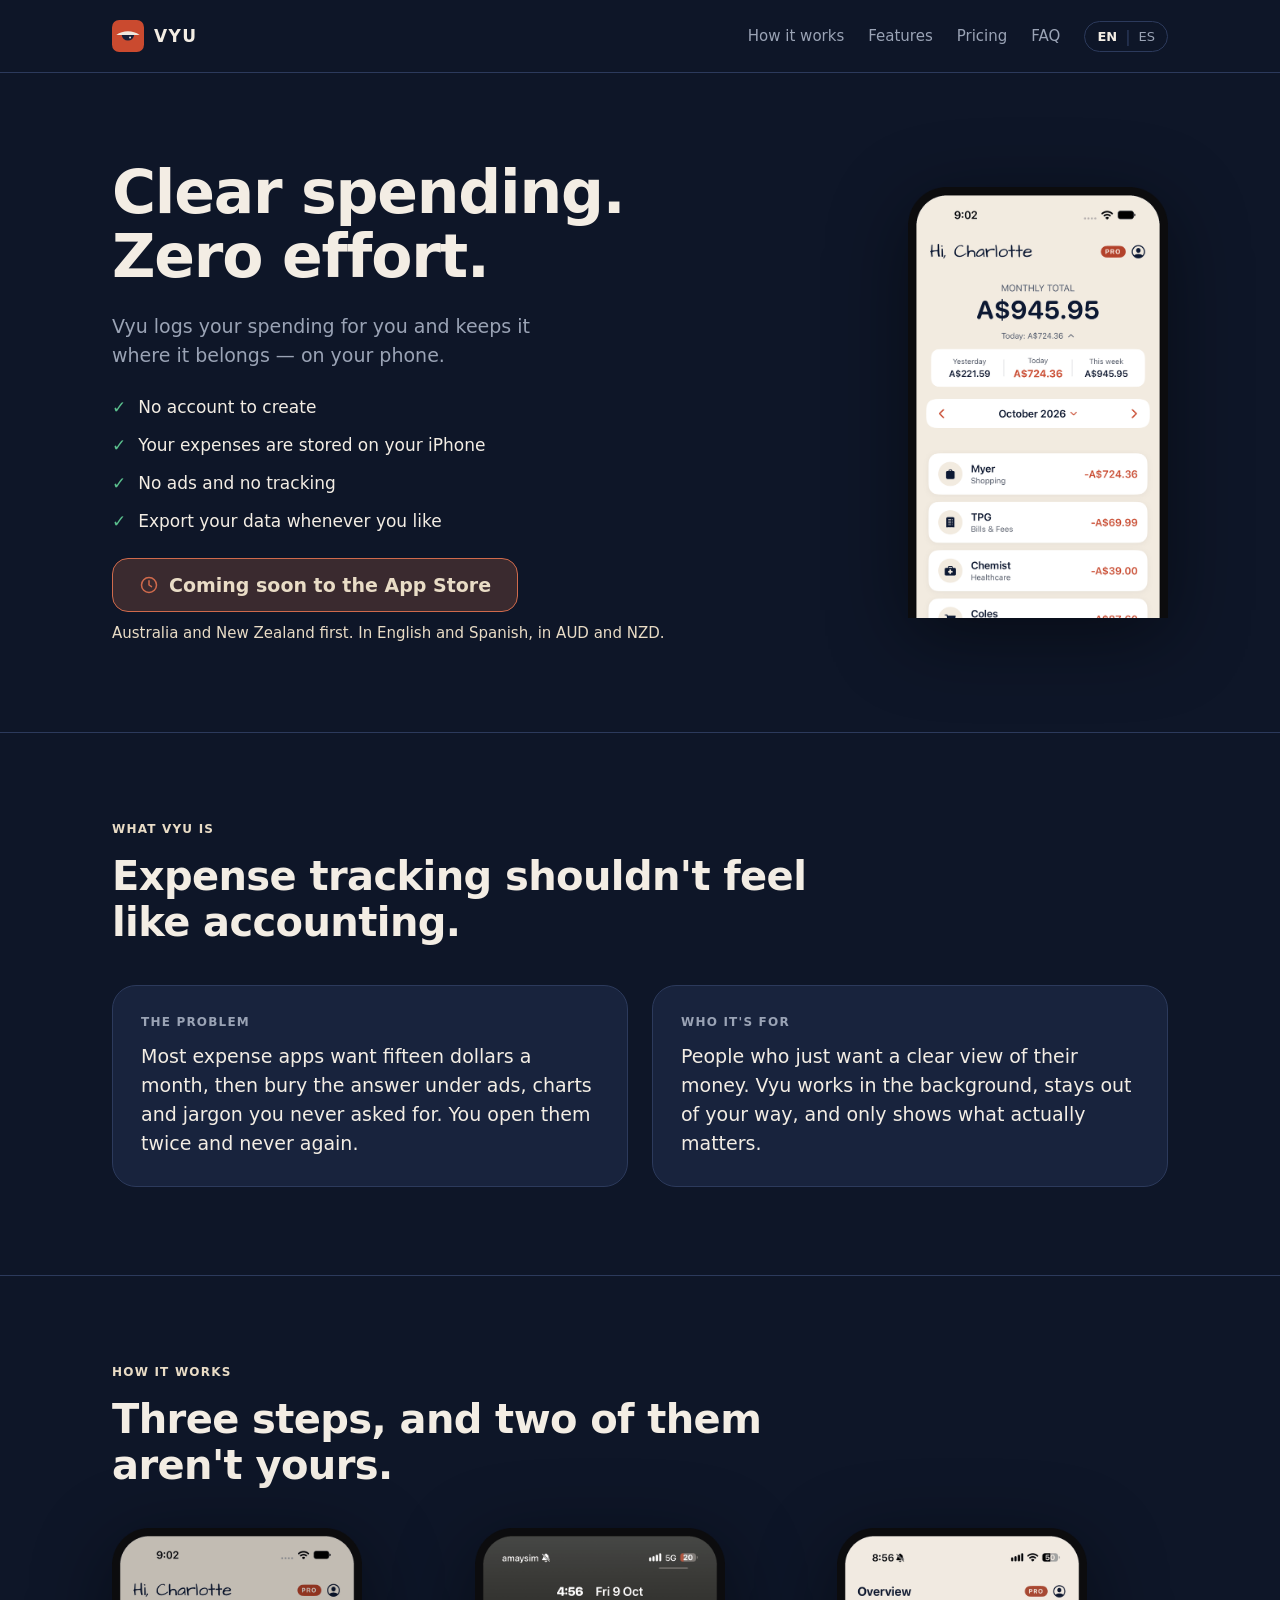
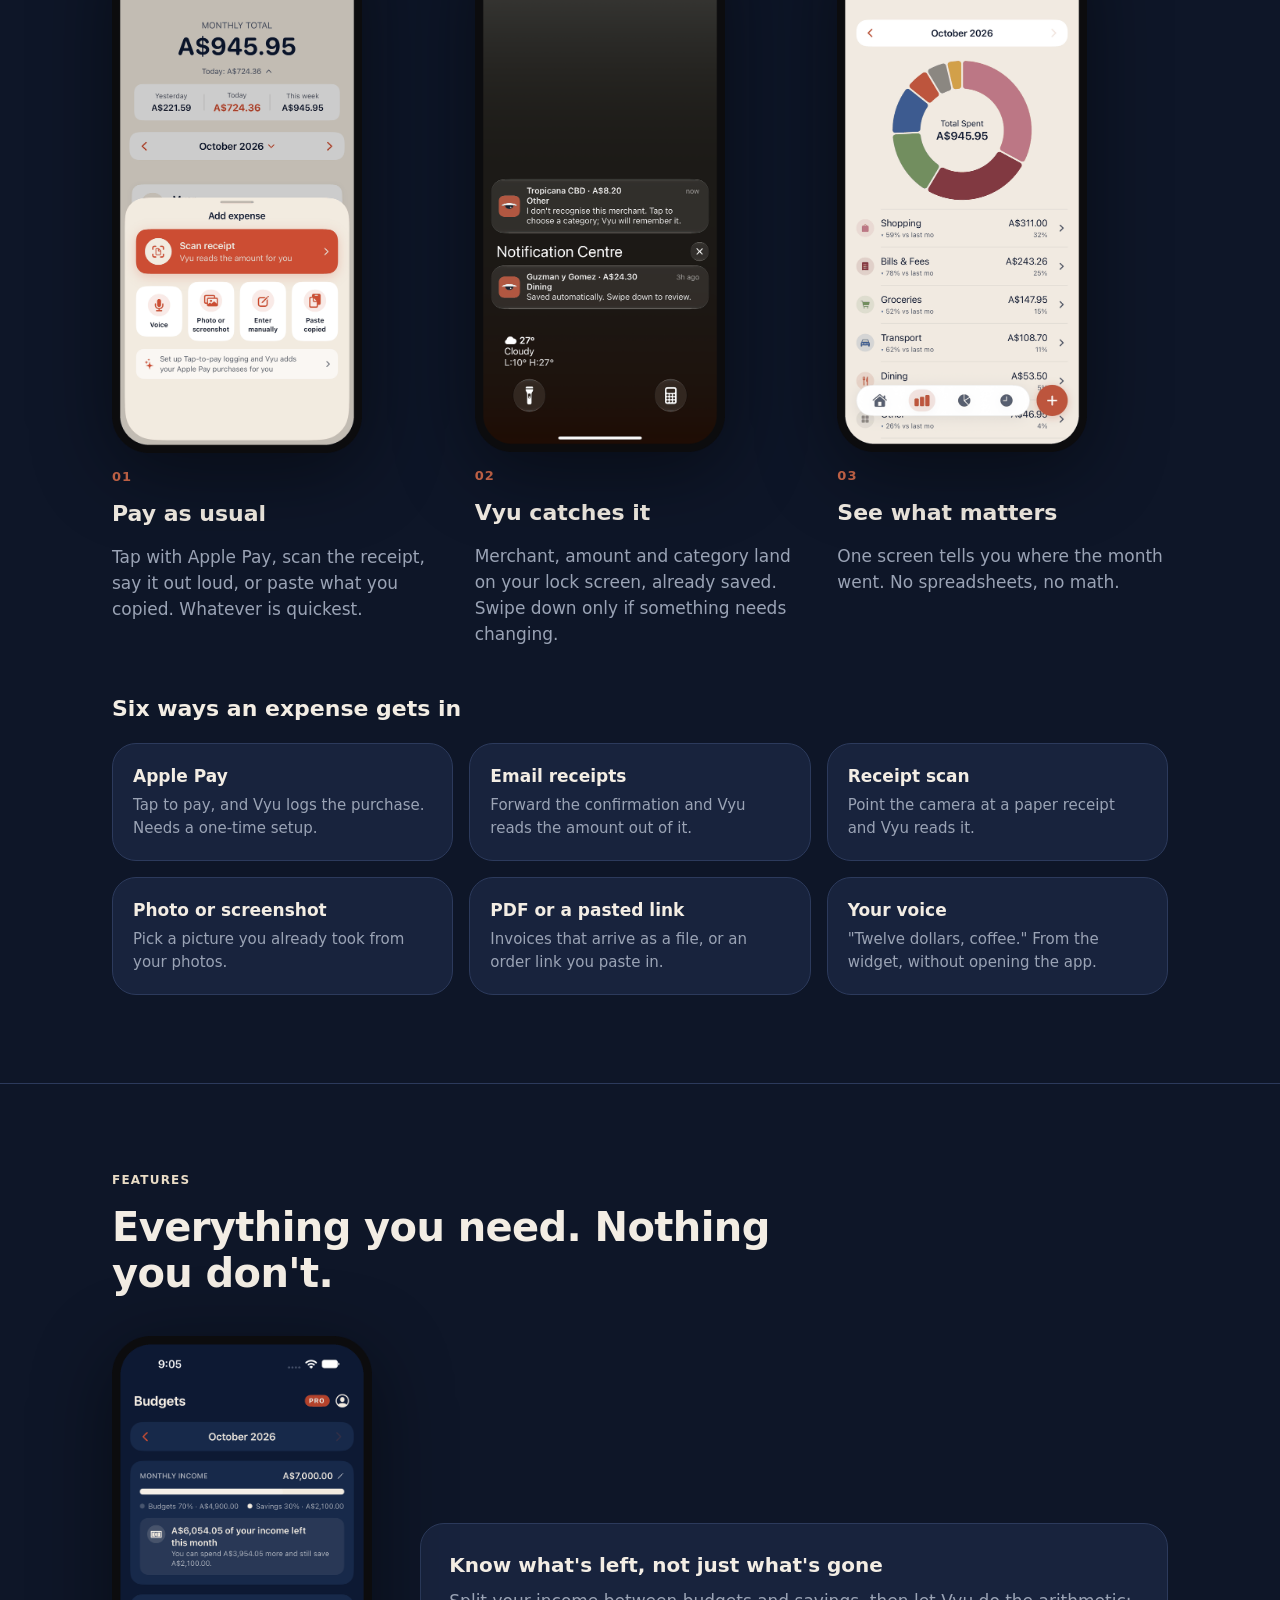
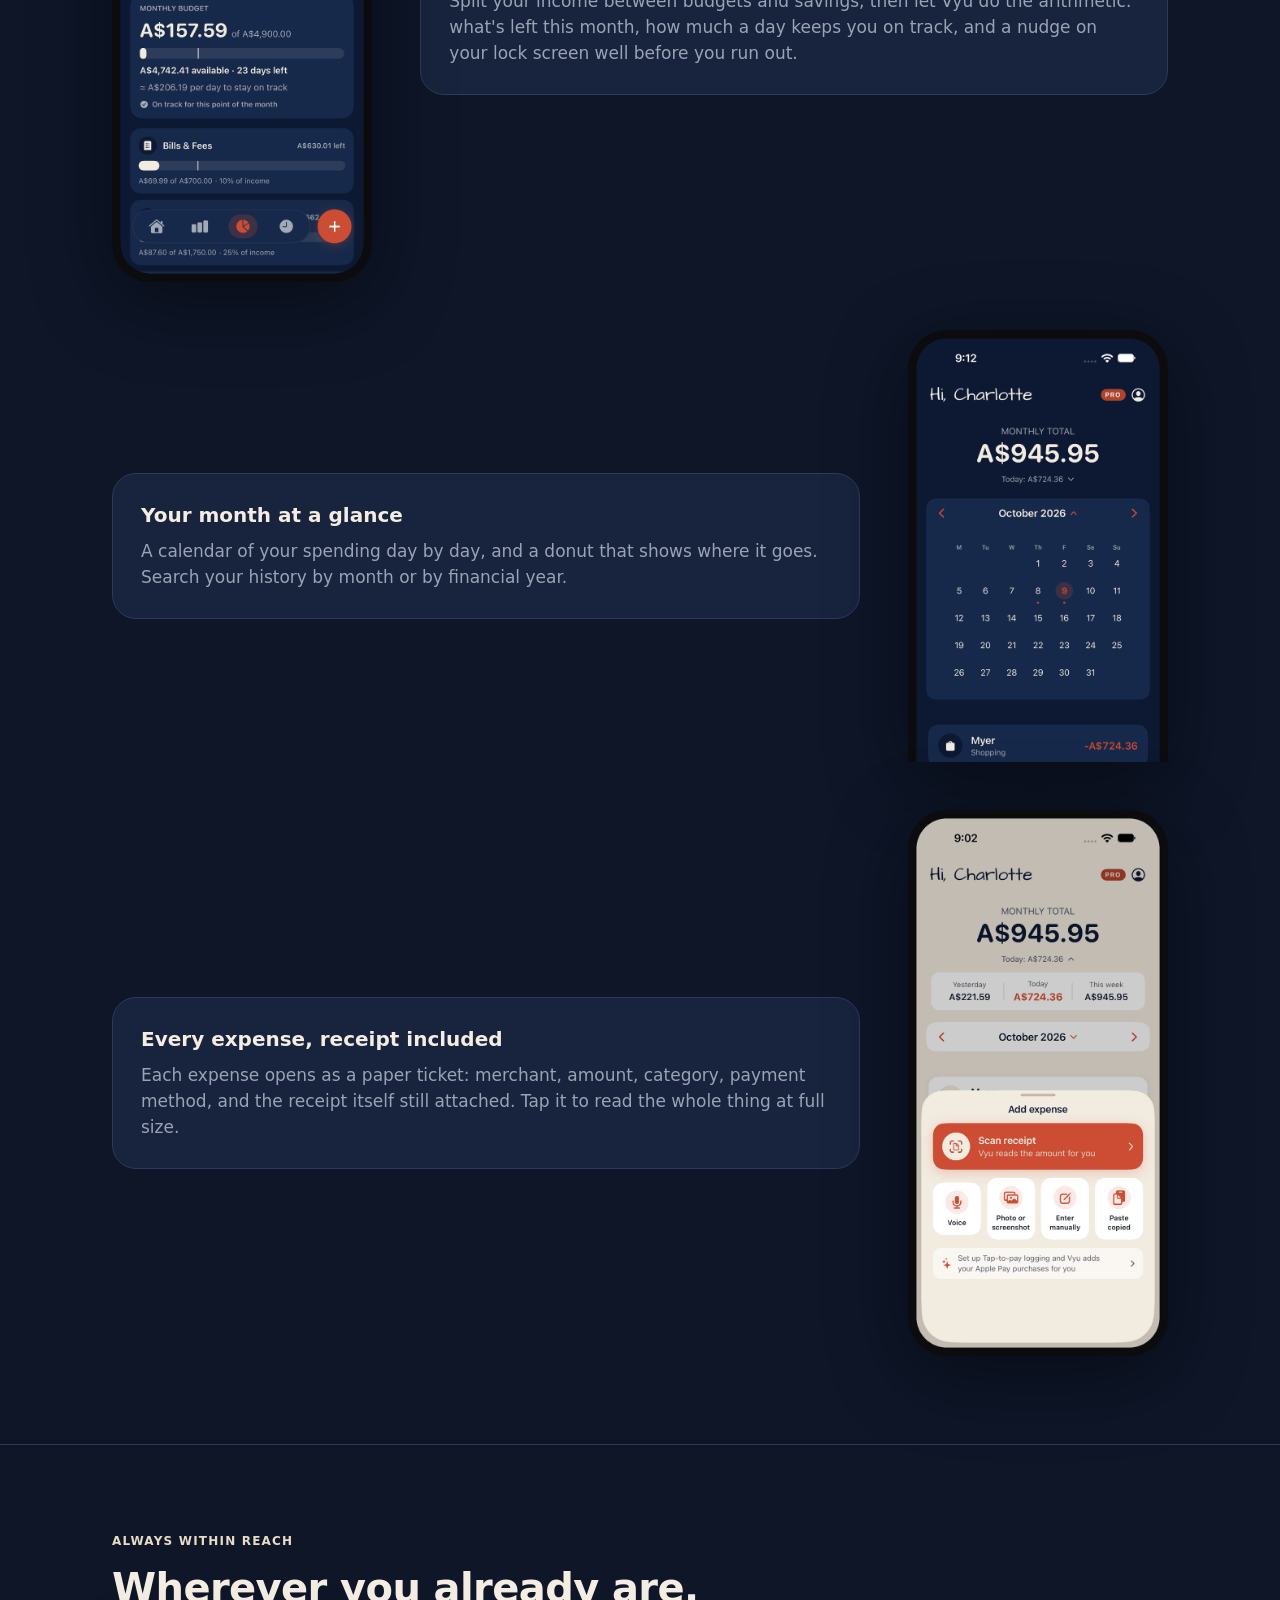
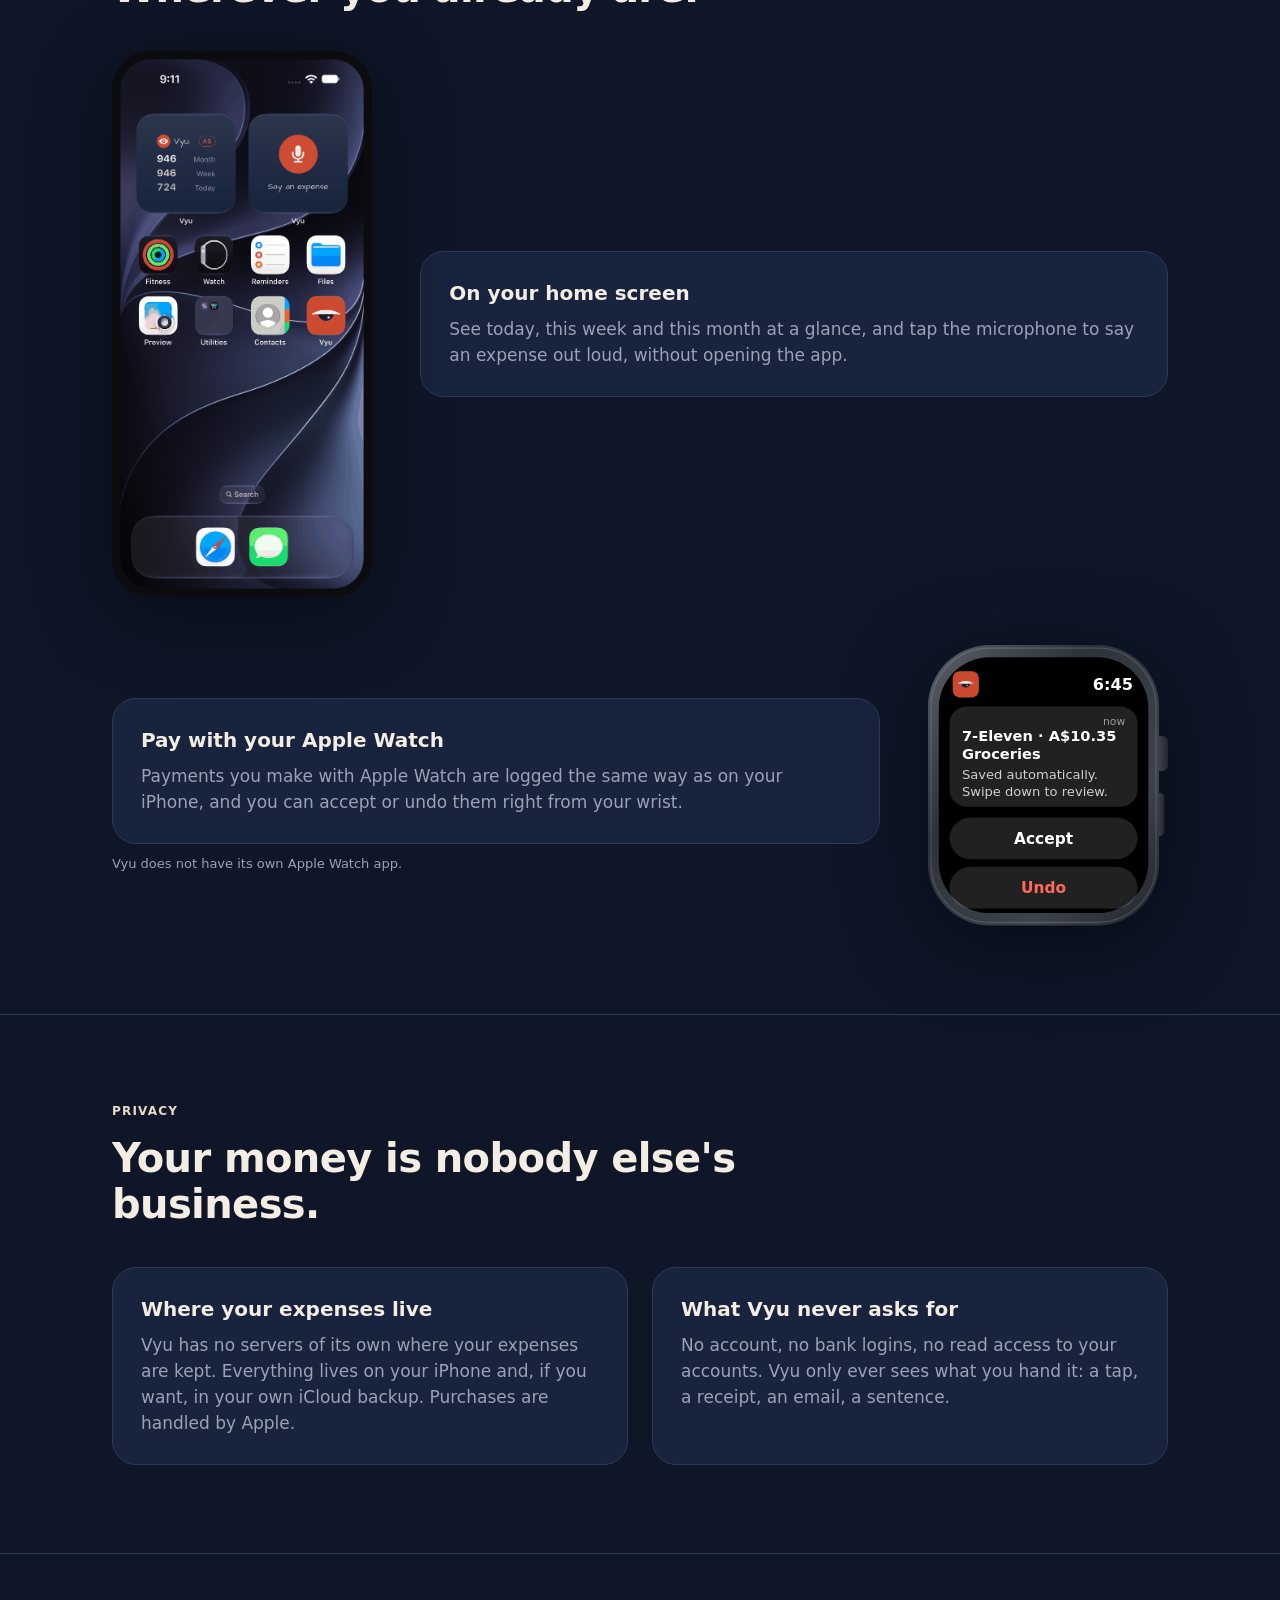
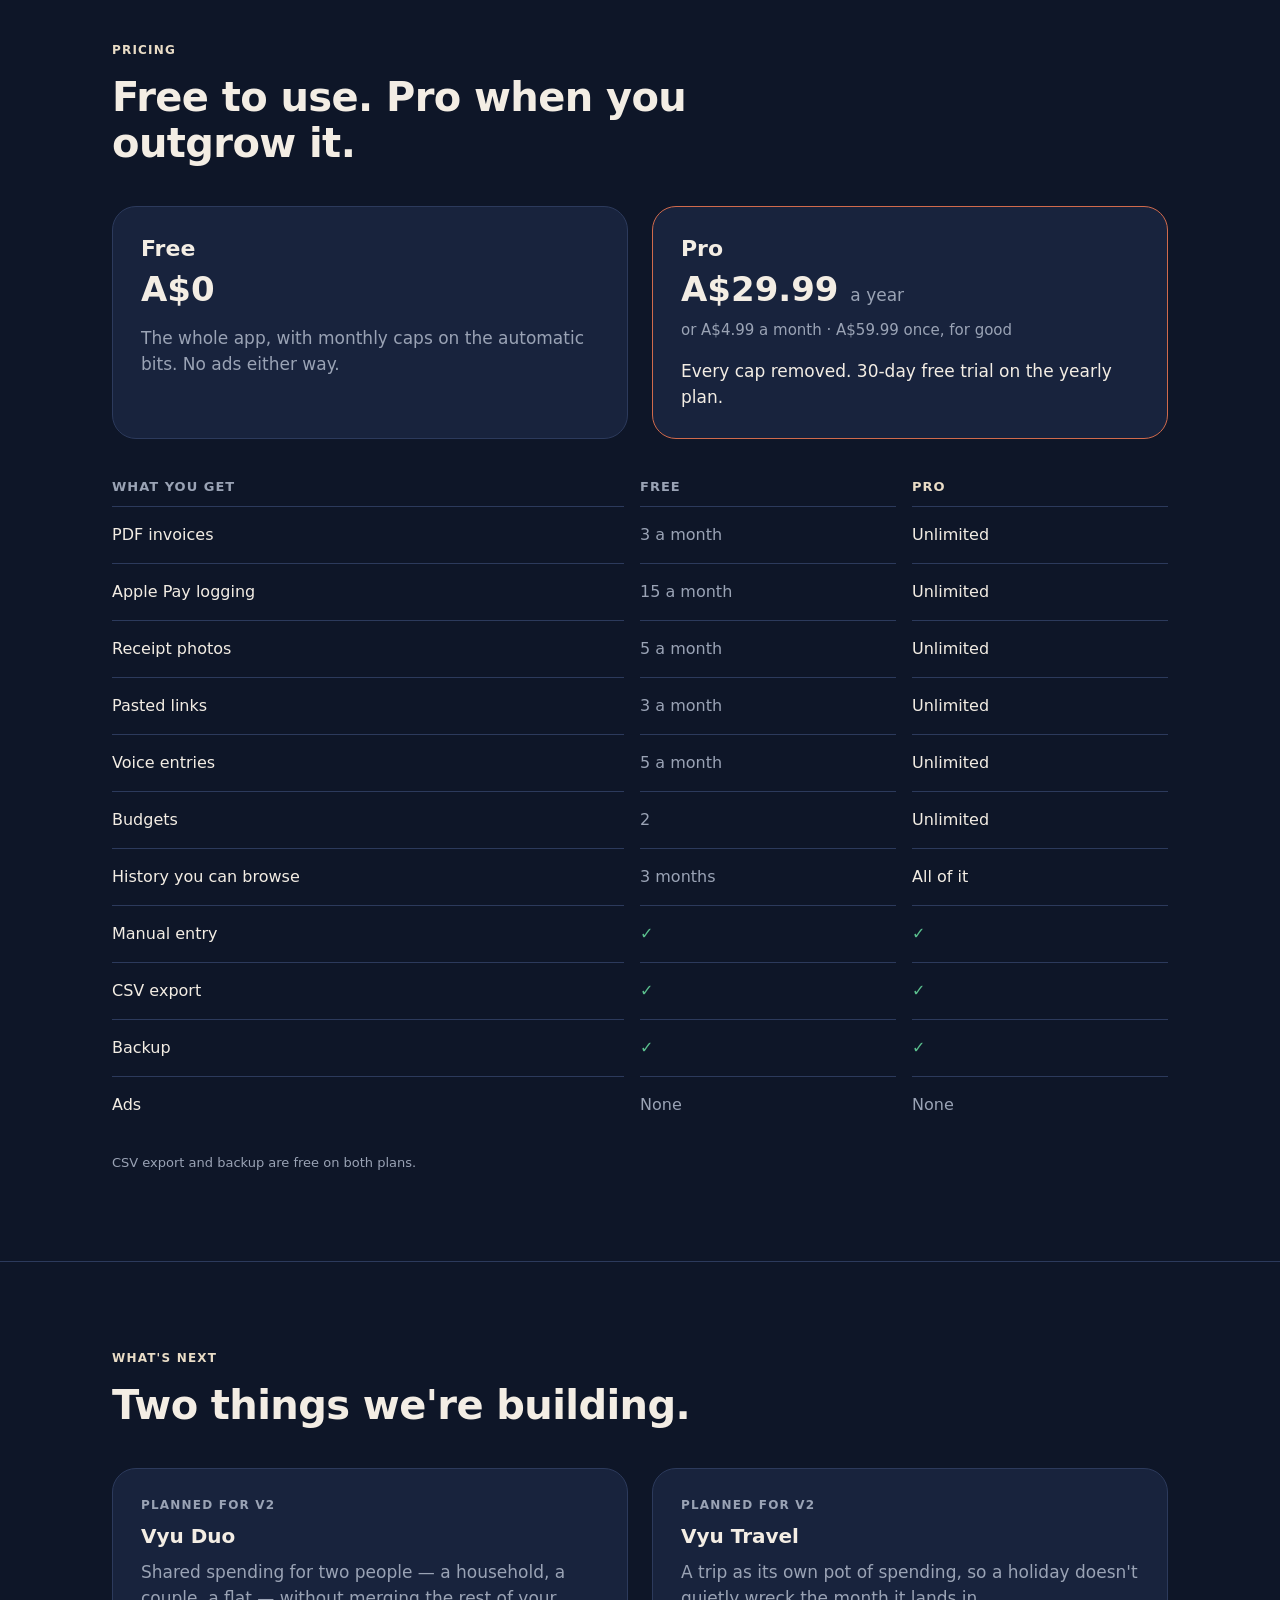
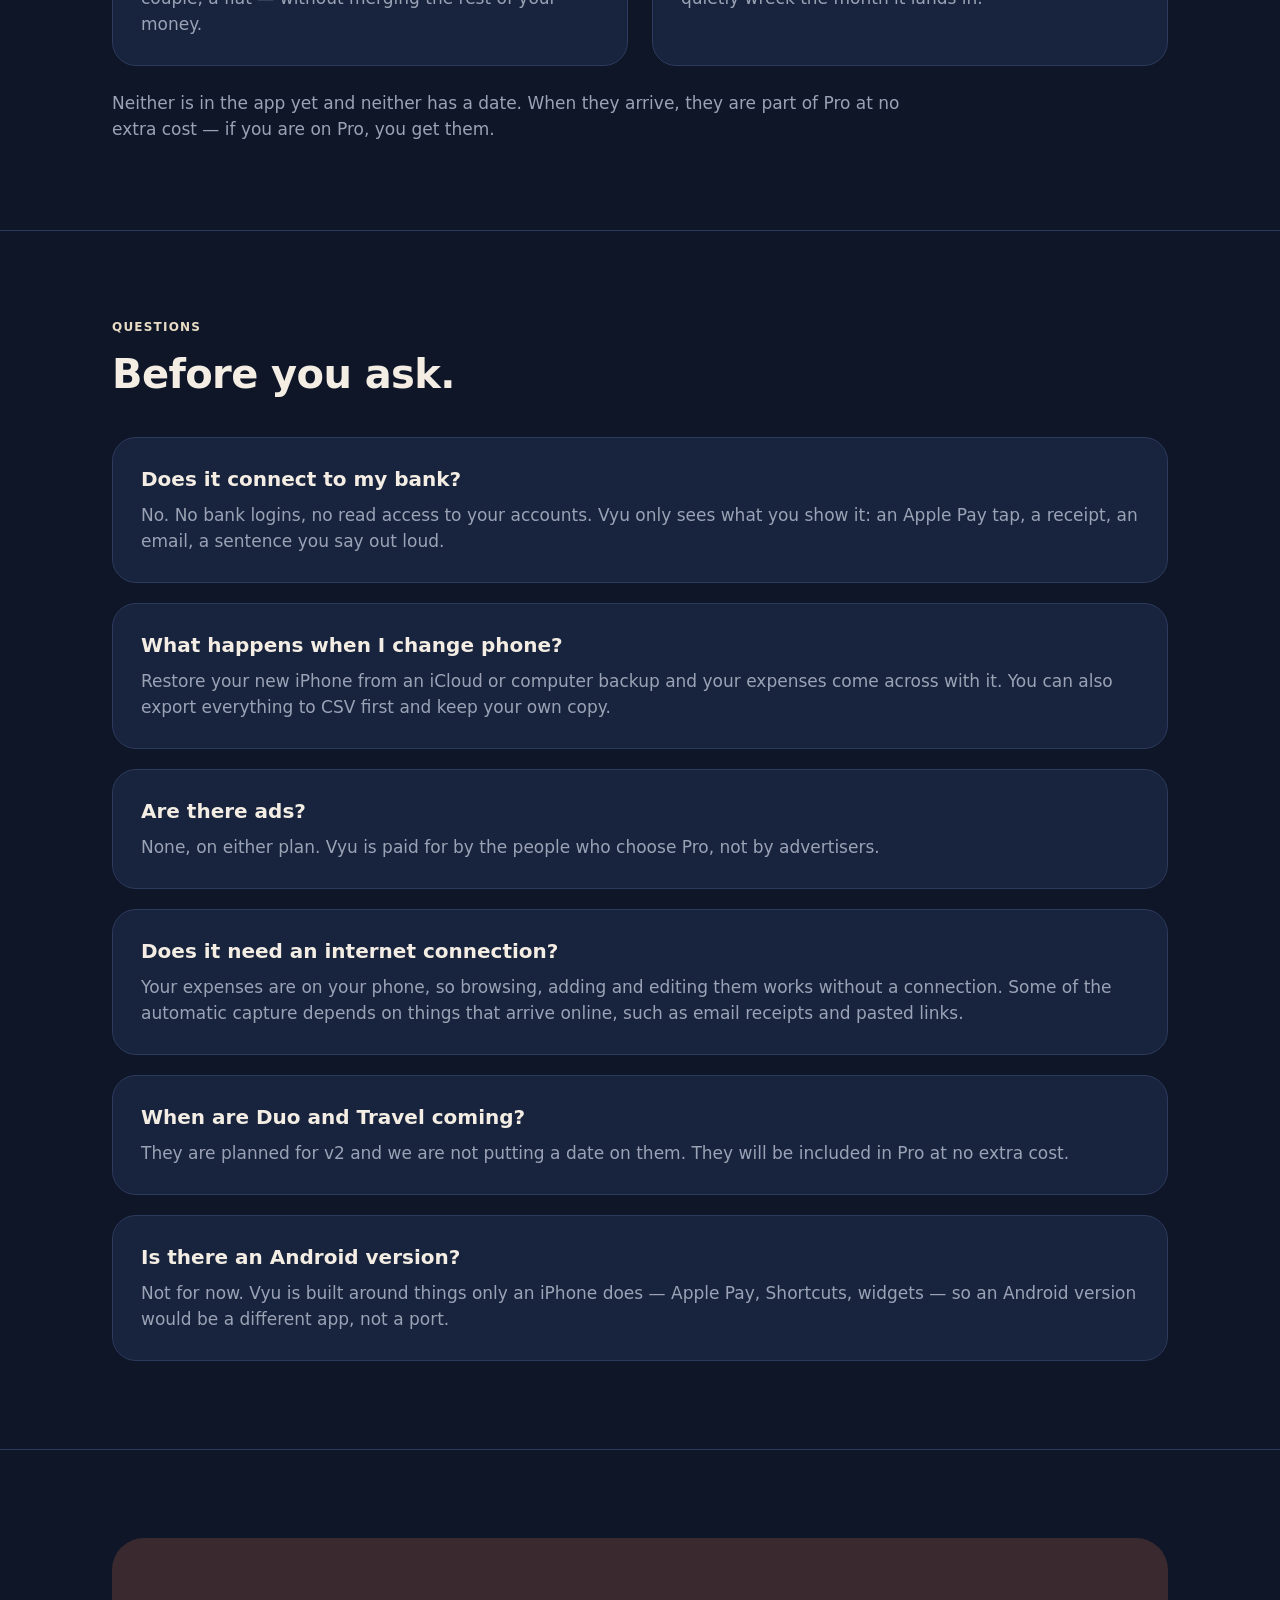
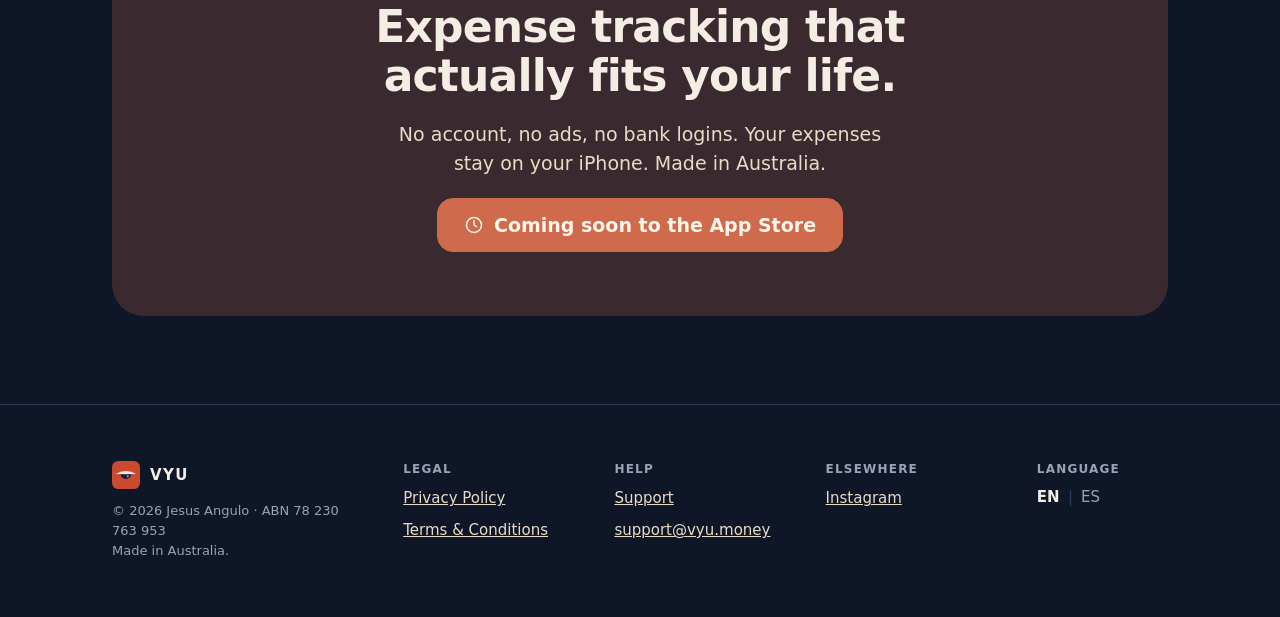
==== index.html @ 6a91d57f "Update index.html" ====
<!doctype html>
<html lang="en">
<head>
<meta charset="utf-8">
<meta name="viewport" content="width=device-width, initial-scale=1">
<title>Vyu — Expense tracker for iPhone</title>
<meta name="description" content="Vyu logs your spending for you and keeps it on your phone. No account, no ads, no bank logins. Australia and New Zealand first.">
<link rel="icon" href="favicon.ico" sizes="any">
<link rel="icon" href="icon.svg" type="image/svg+xml">
<link rel="apple-touch-icon" href="apple-touch-icon.png">
<link rel="icon" href="/favicon.ico" sizes="any">
<link rel="icon" href="/icon.svg" type="image/svg+xml">
<link rel="apple-touch-icon" href="/apple-touch-icon.png">
<meta property="og:description" content="Vyu logs your spending for you and keeps it on your phone. No account, no ads, no bank logins. Australia and New Zealand first.">
<meta property="og:url" content="https://vyu.money/">
<!-- og-image.png: 1200x630 built around the hero dashboard screenshot. A bare phone screenshot is too tall for a social card and gets cropped. -->
<meta property="og:image" content="https://vyu.money/og-image.png">
<meta property="og:image:width" content="1200">
<meta property="og:image:height" content="630">
<meta property="og:image:alt" content="The Vyu dashboard on an iPhone, showing a monthly spending total above a list of recent expenses.">
<meta property="og:locale" content="en_AU">
<meta property="og:locale:alternate" content="es_ES">
<meta name="twitter:card" content="summary_large_image">
<link rel="canonical" href="https://vyu.money/">
<link rel="alternate" hreflang="en" href="https://vyu.money/">
<link rel="alternate" hreflang="es" href="https://vyu.money/es/">
<link rel="alternate" hreflang="x-default" href="https://vyu.money/">
<script src="./vendor/react.js"></script>
<script src="./vendor/react-dom.js"></script>
<script src="./support.js"></script>
</head>
<body>
<x-dc>
<helmet>
<style>
body { margin: 0; font-family: -apple-system, "SF Pro Text", system-ui, "Helvetica Neue", sans-serif; }
a { color: #e9dcc6; }
a:hover { color: #ffffff; }
.wrap { max-width: 1120px; margin: 0 auto; padding-left: 32px; padding-right: 32px; box-sizing: border-box; }
.eyebrow { font-size: 12px; line-height: 16px; font-weight: 600; letter-spacing: 1.2px; text-transform: uppercase; color: #e9dcc6; }
.card { background: #18233d; border: 1px solid #2c3a5c; border-radius: 24px; padding: 28px; box-sizing: border-box; }
.phone { display: block; width: 100%; height: auto; filter: drop-shadow(0 18px 40px rgba(0,0,0,0.45)); }
.soon { background: #3a2a2f; color: #e9dcc6; border: 1px solid #d06a4c; border-radius: 16px; padding: 14px 26px; font-size: 19px; line-height: 24px; font-weight: 700; display: inline-flex; align-items: center; gap: 10px; }
.navlink { color: #9aa3b5; text-decoration: none; font-size: 15px; line-height: 22px; }
.navlink:hover { color: #f3ede4; }
.h2 { margin: 0 0 40px; font-family: -apple-system, "SF Pro Display", system-ui, sans-serif; font-size: 40px; line-height: 46px; font-weight: 700; letter-spacing: -0.6px; color: #f3ede4; }
.sec { border-top: 1px solid #2c3a5c; }
.pad { padding-top: 88px; padding-bottom: 88px; }
.row { display: flex; flex-wrap: wrap; gap: 48px; align-items: center; margin-bottom: 48px; }
.note { font-size: 13px; line-height: 20px; color: #9aa3b5; }
.tick { color: #5bc08e; font-weight: 700; }
.cell { padding: 16px 0; border-top: 1px solid #2c3a5c; font-size: 16px; line-height: 24px; }
@media (max-width: 480px) {
  .wrap { padding-left: 16px; padding-right: 16px; }
  .pad { padding-top: 56px; padding-bottom: 56px; }
  .h2 { font-size: 30px; line-height: 36px; }
  .row { gap: 28px; margin-bottom: 36px; }
  .cell { font-size: 14px; line-height: 20px; padding: 12px 0; }
}
</style>
</helmet>

<div style="width: 100%; box-sizing: border-box; background: #0e1628; color: #f3ede4">

  <!-- NAV -->
  <nav style="border-bottom: 1px solid #2c3a5c">
    <div class="wrap" style="display: flex; flex-wrap: wrap; gap: 16px; align-items: center; justify-content: space-between; padding-top: 20px; padding-bottom: 20px">
      <a href="#top" style="display: flex; align-items: center; gap: 10px; text-decoration: none">
        <svg viewBox="0 0 1024 1024" width="32" height="32" aria-hidden="true" style="display: block">
          <rect width="1024" height="1024" rx="230" fill="#CA4A2F"></rect>
          <path d="M310 474 A 13990 13990 0 0 1 709 474 A 200 200 0 0 1 310 474 Z" fill="#16213A"></path>
          <path d="M136 477 A 665.7 665.7 0 0 1 884 477 A 13990 13990 0 0 1 136 477 Z" fill="#EFE8DE"></path>
          <circle cx="578" cy="561" r="30" fill="#EFE8DE"></circle>
        </svg>
        <span style="font-size: 17px; font-weight: 700; letter-spacing: 1.4px; color: #f3ede4">VYU</span>
      </a>
      <div style="display: flex; flex-wrap: wrap; align-items: center; gap: 24px">
        <a class="navlink" href="#how">How it works</a>
        <a class="navlink" href="#features">Features</a>
        <a class="navlink" href="#pricing">Pricing</a>
        <a class="navlink" href="#faq">FAQ</a>
        <span style="display: flex; align-items: center; gap: 8px; border: 1px solid #2c3a5c; border-radius: 999px; padding: 5px 12px">
          <a href="/" aria-current="page" style="font-size: 13px; font-weight: 700; color: #f3ede4; text-decoration: none">EN</a>
          <span aria-hidden="true" style="color: #2c3a5c">|</span>
          <a href="/es/" style="font-size: 13px; font-weight: 500; color: #9aa3b5; text-decoration: none">ES</a>
        </span>
      </div>
    </div>
  </nav>

  <!-- HERO -->
  <header id="top">
    <div class="wrap pad">
      <div style="display: flex; flex-wrap: wrap; gap: 56px; align-items: center">
        <div style="flex: 999 1 440px; min-width: 0; display: flex; flex-direction: column; gap: 24px">
          <h1 style="margin: 0; font-family: -apple-system, 'SF Pro Display', system-ui, sans-serif; font-size: clamp(38px, 9vw, 60px); line-height: 1.06; font-weight: 700; letter-spacing: -1.2px; color: #f3ede4">Clear spending.<br>Zero effort.</h1>
          <p style="margin: 0; max-width: 480px; font-size: 19px; line-height: 29px; color: #9aa3b5">Vyu logs your spending for you and keeps it where it belongs — on your phone.</p>
          <ul style="margin: 0; padding: 0; list-style: none; display: flex; flex-direction: column; gap: 12px">
            <li style="display: flex; align-items: flex-start; gap: 12px; font-size: 17px; line-height: 26px; color: #f3ede4">
              <span class="tick" aria-hidden="true">✓</span><span>No account to create</span>
            </li>
            <li style="display: flex; align-items: flex-start; gap: 12px; font-size: 17px; line-height: 26px; color: #f3ede4">
              <span class="tick" aria-hidden="true">✓</span><span>Your expenses are stored on your iPhone</span>
            </li>
            <li style="display: flex; align-items: flex-start; gap: 12px; font-size: 17px; line-height: 26px; color: #f3ede4">
              <span class="tick" aria-hidden="true">✓</span><span>No ads and no tracking</span>
            </li>
            <li style="display: flex; align-items: flex-start; gap: 12px; font-size: 17px; line-height: 26px; color: #f3ede4">
              <span class="tick" aria-hidden="true">✓</span><span>Export your data whenever you like</span>
            </li>
          </ul>
          <div style="display: flex; flex-direction: column; gap: 10px; align-items: flex-start">
            <p class="soon" style="margin: 0">
              <svg viewBox="0 0 24 24" width="20" height="20" aria-hidden="true" fill="none" stroke="#d06a4c" stroke-width="1.8" stroke-linecap="round" stroke-linejoin="round">
                <circle cx="12" cy="12" r="9"></circle><path d="M12 7v5l3 2"></path>
              </svg>
              Coming soon to the App Store
            </p>
            <span style="font-size: 15px; line-height: 22px; color: #e9dcc6">Australia and New Zealand first. In English and Spanish, in AUD and NZD.</span>
          </div>
        </div>
        <div style="flex: 1 1 260px; max-width: 300px">
          <img class="phone" src="./assets/8559d0d85118aa9e14e89d081f1dd724.png" alt="The Vyu dashboard on an iPhone, showing a monthly total of A$325.09 above a list of recent expenses from TPG, Chemist, Coles and Bunnings.">
        </div>
      </div>
    </div>
  </header>

  <!-- WHAT IS VYU -->
  <section class="sec">
    <div class="wrap pad">
      <p class="eyebrow" style="margin: 0 0 16px">What Vyu is</p>
      <h2 class="h2" style="max-width: 760px">Expense tracking shouldn't feel like accounting.</h2>
      <div style="display: flex; flex-wrap: wrap; gap: 24px">
        <div class="card" style="flex: 1 1 380px">
          <p class="eyebrow" style="margin: 0 0 12px; color: #9aa3b5">The problem</p>
          <p style="margin: 0; font-size: 19px; line-height: 29px; color: #f3ede4">Most expense apps want fifteen dollars a month, then bury the answer under ads, charts and jargon you never asked for. You open them twice and never again.</p>
        </div>
        <div class="card" style="flex: 1 1 380px">
          <p class="eyebrow" style="margin: 0 0 12px; color: #9aa3b5">Who it's for</p>
          <p style="margin: 0; font-size: 19px; line-height: 29px; color: #f3ede4">People who just want a clear view of their money. Vyu works in the background, stays out of your way, and only shows what actually matters.</p>
        </div>
      </div>
    </div>
  </section>

  <!-- HOW IT WORKS -->
  <section id="how" class="sec">
    <div class="wrap pad">
      <p class="eyebrow" style="margin: 0 0 16px">How it works</p>
      <h2 class="h2" style="max-width: 700px">Three steps, and two of them aren't yours.</h2>
      <div style="display: flex; flex-wrap: wrap; gap: 32px; margin-bottom: 48px">
        <div style="flex: 1 1 280px; display: flex; flex-direction: column; gap: 16px">
          <div style="max-width: 250px"><img class="phone" src="./assets/f97e7b0ce549a67b8687d19a34b58283.png" alt="The Add expense sheet in Vyu, offering Scan receipt, Voice, Photo or screenshot, Enter manually and Paste copied."></div>
          <p style="margin: 0; font-size: 13px; font-weight: 700; letter-spacing: 1px; color: #d06a4c">01</p>
          <h3 style="margin: 0; font-size: 22px; line-height: 28px; font-weight: 600; color: #f3ede4">Pay as usual</h3>
          <p style="margin: 0; font-size: 17px; line-height: 26px; color: #9aa3b5">Tap with Apple Pay, scan the receipt, say it out loud, or paste what you copied. Whatever is quickest.</p>
        </div>
        <div style="flex: 1 1 280px; display: flex; flex-direction: column; gap: 16px">
          <div style="max-width: 250px"><img class="phone" src="./assets/b110cf5e4a599a97c1977e3468bf1100.png" alt="A lock screen notification from Vyu reading 7-Eleven, A$3.70, Groceries, saved automatically."></div>
          <p style="margin: 0; font-size: 13px; font-weight: 700; letter-spacing: 1px; color: #d06a4c">02</p>
          <h3 style="margin: 0; font-size: 22px; line-height: 28px; font-weight: 600; color: #f3ede4">Vyu catches it</h3>
          <p style="margin: 0; font-size: 17px; line-height: 26px; color: #9aa3b5">Merchant, amount and category land on your lock screen, already saved. Swipe down only if something needs changing.</p>
        </div>
        <div style="flex: 1 1 280px; display: flex; flex-direction: column; gap: 16px">
          <div style="max-width: 250px"><img class="phone" src="./assets/74ee0f7ab225f71b06a5d5cd8a031f69.png" alt="The Overview screen in Vyu, with a donut chart splitting the month across Dining, Groceries, Bills and Healthcare."></div>
          <p style="margin: 0; font-size: 13px; font-weight: 700; letter-spacing: 1px; color: #d06a4c">03</p>
          <h3 style="margin: 0; font-size: 22px; line-height: 28px; font-weight: 600; color: #f3ede4">See what matters</h3>
          <p style="margin: 0; font-size: 17px; line-height: 26px; color: #9aa3b5">One screen tells you where the month went. No spreadsheets, no math.</p>
        </div>
      </div>

      <h3 style="margin: 0 0 20px; font-size: 22px; line-height: 28px; font-weight: 600; color: #f3ede4">Six ways an expense gets in</h3>
      <div style="display: flex; flex-wrap: wrap; gap: 16px">
        <div class="card" style="flex: 1 1 300px; padding: 20px">
          <h4 style="margin: 0 0 6px; font-size: 17px; line-height: 24px; font-weight: 600; color: #f3ede4">Apple Pay</h4>
          <p style="margin: 0; font-size: 15px; line-height: 23px; color: #9aa3b5">Tap to pay, and Vyu logs the purchase. Needs a one-time setup.</p>
        </div>
        <div class="card" style="flex: 1 1 300px; padding: 20px">
          <h4 style="margin: 0 0 6px; font-size: 17px; line-height: 24px; font-weight: 600; color: #f3ede4">Email receipts</h4>
          <p style="margin: 0; font-size: 15px; line-height: 23px; color: #9aa3b5">Forward the confirmation and Vyu reads the amount out of it.</p>
        </div>
        <div class="card" style="flex: 1 1 300px; padding: 20px">
          <h4 style="margin: 0 0 6px; font-size: 17px; line-height: 24px; font-weight: 600; color: #f3ede4">Receipt scan</h4>
          <p style="margin: 0; font-size: 15px; line-height: 23px; color: #9aa3b5">Point the camera at a paper receipt and Vyu reads it.</p>
        </div>
        <div class="card" style="flex: 1 1 300px; padding: 20px">
          <h4 style="margin: 0 0 6px; font-size: 17px; line-height: 24px; font-weight: 600; color: #f3ede4">Photo or screenshot</h4>
          <p style="margin: 0; font-size: 15px; line-height: 23px; color: #9aa3b5">Pick a picture you already took from your photos.</p>
        </div>
        <div class="card" style="flex: 1 1 300px; padding: 20px">
          <h4 style="margin: 0 0 6px; font-size: 17px; line-height: 24px; font-weight: 600; color: #f3ede4">PDF or a pasted link</h4>
          <p style="margin: 0; font-size: 15px; line-height: 23px; color: #9aa3b5">Invoices that arrive as a file, or an order link you paste in.</p>
        </div>
        <div class="card" style="flex: 1 1 300px; padding: 20px">
          <h4 style="margin: 0 0 6px; font-size: 17px; line-height: 24px; font-weight: 600; color: #f3ede4">Your voice</h4>
          <p style="margin: 0; font-size: 15px; line-height: 23px; color: #9aa3b5">"Twelve dollars, coffee." From the widget, without opening the app.</p>
        </div>
      </div>
    </div>
  </section>

  <!-- FEATURES -->
  <section id="features" class="sec">
    <div class="wrap pad">
      <p class="eyebrow" style="margin: 0 0 16px">Features</p>
      <h2 class="h2" style="max-width: 700px">Everything you need. Nothing you don't.</h2>

      <div class="row">
        <div style="flex: 1 1 260px; max-width: 290px"><img class="phone" src="./assets/69e2c653f95be122d138f3df11f31f01.png" alt="The Budgets screen in Vyu, showing monthly income, how much is left to spend and a per-day pace to stay on track."></div>
        <div style="flex: 999 1 420px; min-width: 0" class="card">
          <h3 style="margin: 0 0 10px; font-size: 20px; line-height: 26px; font-weight: 600; color: #f3ede4">Know what's left, not just what's gone</h3>
          <p style="margin: 0; font-size: 17px; line-height: 26px; color: #9aa3b5">Split your income between budgets and savings, then let Vyu do the arithmetic: what's left this month, how much a day keeps you on track, and a nudge on your lock screen well before you run out.</p>
        </div>
      </div>

      <div class="row">
        <div style="flex: 999 1 420px; min-width: 0" class="card">
          <h3 style="margin: 0 0 10px; font-size: 20px; line-height: 26px; font-weight: 600; color: #f3ede4">Your month at a glance</h3>
          <p style="margin: 0; font-size: 17px; line-height: 26px; color: #9aa3b5">A calendar of your spending day by day, and a donut that shows where it goes. Search your history by month or by financial year.</p>
        </div>
        <div style="flex: 1 1 260px; max-width: 290px"><img class="phone" src="./assets/53fa1312026b1a9663afa837ac1b6990.png" alt="Vyu in dark mode, showing the October calendar with spending marked on individual days."></div>
      </div>

      <!-- CAMBIAR: captura con recibo en AUD -->
      <div class="row" style="margin-bottom: 0">
        <div style="flex: 999 1 420px; min-width: 0" class="card">
          <h3 style="margin: 0 0 10px; font-size: 20px; line-height: 26px; font-weight: 600; color: #f3ede4">Every expense, receipt included</h3>
          <p style="margin: 0; font-size: 17px; line-height: 26px; color: #9aa3b5">Each expense opens as a paper ticket: merchant, amount, category, payment method, and the receipt itself still attached. Tap it to read the whole thing at full size.</p>
        </div>
        <div style="flex: 1 1 260px; max-width: 290px"><img class="phone" src="./assets/f97e7b0ce549a67b8687d19a34b58283.png" alt="The Add expense sheet in Vyu, offering Scan receipt, Voice, Photo or screenshot, Enter manually and Paste copied."></div>
      </div>
    </div>
  </section>

  <!-- ALWAYS WITHIN REACH -->
  <section class="sec">
    <div class="wrap pad">
      <p class="eyebrow" style="margin: 0 0 16px">Always within reach</p>
      <h2 class="h2" style="max-width: 700px">Wherever you already are.</h2>
      <div class="row">
        <div style="flex: 1 1 260px; max-width: 290px"><img class="phone" src="./assets/7a907956774e4d134481c5fd3dfa3495.png" alt="An iPhone home screen with two Vyu widgets: a spending summary for the month, week and today, and a microphone widget labelled Say an expense."></div>
        <div style="flex: 999 1 420px; min-width: 0" class="card">
          <h3 style="margin: 0 0 10px; font-size: 20px; line-height: 26px; font-weight: 600; color: #f3ede4">On your home screen</h3>
          <p style="margin: 0; font-size: 17px; line-height: 26px; color: #9aa3b5">See today, this week and this month at a glance, and tap the microphone to say an expense out loud, without opening the app.</p>
        </div>
      </div>
      <div class="row" style="margin-bottom: 0">
        <div style="flex: 999 1 420px; min-width: 0">
          <div class="card">
            <h3 style="margin: 0 0 10px; font-size: 20px; line-height: 26px; font-weight: 600; color: #f3ede4">Pay with your Apple Watch</h3>
            <p style="margin: 0; font-size: 17px; line-height: 26px; color: #9aa3b5">Payments you make with Apple Watch are logged the same way as on your iPhone, and you can accept or undo them right from your wrist.</p>
          </div>
          <p class="note" style="margin: 10px 0 0">Vyu does not have its own Apple Watch app.</p>
        </div>
        <div style="flex: 1 1 240px; max-width: 280px">
          <svg viewBox="0 0 312 364" width="100%" height="auto" role="img" aria-label="An Apple Watch showing a Vyu notification: 7-Eleven, A$10.35, Groceries, saved automatically, with Accept and Undo buttons." style="display: block; filter: drop-shadow(0 18px 40px rgba(0,0,0,0.5))">
            <defs>
              <linearGradient id="vyuCase" x1="0" y1="0" x2="1" y2="1">
                <stop offset="0" stop-color="#5a5f68"></stop>
                <stop offset="0.35" stop-color="#2e333b"></stop>
                <stop offset="0.72" stop-color="#3d434c"></stop>
                <stop offset="1" stop-color="#22262d"></stop>
              </linearGradient>
              <linearGradient id="vyuCrown" x1="0" y1="0" x2="1" y2="0">
                <stop offset="0" stop-color="#4b5059"></stop>
                <stop offset="1" stop-color="#20242a"></stop>
              </linearGradient>
            </defs>

            <rect x="294" y="118" width="18" height="46" rx="9" fill="url(#vyuCrown)"></rect>
            <rect x="295" y="192" width="12" height="56" rx="6" fill="url(#vyuCrown)"></rect>

            <rect x="0" y="0" width="300" height="364" rx="80" fill="url(#vyuCase)"></rect>
            <rect x="4" y="4" width="292" height="356" rx="76" fill="none" stroke="rgba(255,255,255,0.14)" stroke-width="1.5"></rect>
            <rect x="14" y="16" width="272" height="332" rx="66" fill="#000000"></rect>

            <g transform="translate(32 34)">
              <rect width="34" height="34" rx="9" fill="#CA4A2F"></rect>
              <g transform="translate(2.8 2.8) scale(0.0277)">
                <path d="M310 474 A 13990 13990 0 0 1 709 474 A 200 200 0 0 1 310 474 Z" fill="#16213A"></path>
                <path d="M136 477 A 665.7 665.7 0 0 1 884 477 A 13990 13990 0 0 1 136 477 Z" fill="#EFE8DE"></path>
                <circle cx="578" cy="561" r="30" fill="#EFE8DE"></circle>
              </g>
            </g>
            <text x="266" y="58" text-anchor="end" font-family="-apple-system, 'SF Pro Text', system-ui, 'Helvetica Neue', sans-serif" font-size="21" font-weight="600" fill="#FFFFFF">6:45</text>

            <rect x="28" y="80" width="244" height="130" rx="22" fill="rgba(255,255,255,0.13)"></rect>
            <text x="256" y="104" text-anchor="end" font-family="-apple-system, 'SF Pro Text', system-ui, 'Helvetica Neue', sans-serif" font-size="14" fill="#9b9ba1">now</text>
            <text x="44" y="124" font-family="-apple-system, 'SF Pro Text', system-ui, 'Helvetica Neue', sans-serif" font-size="19" font-weight="600" fill="#FFFFFF">7-Eleven · A$10.35</text>
            <text x="44" y="148" font-family="-apple-system, 'SF Pro Text', system-ui, 'Helvetica Neue', sans-serif" font-size="19" font-weight="600" fill="#FFFFFF">Groceries</text>
            <text x="44" y="174" font-family="-apple-system, 'SF Pro Text', system-ui, 'Helvetica Neue', sans-serif" font-size="17" fill="#CFCFD4">Saved automatically.</text>
            <text x="44" y="196" font-family="-apple-system, 'SF Pro Text', system-ui, 'Helvetica Neue', sans-serif" font-size="17" fill="#CFCFD4">Swipe down to review.</text>

            <rect x="28" y="224" width="244" height="54" rx="27" fill="rgba(255,255,255,0.13)"></rect>
            <text x="150" y="258" text-anchor="middle" font-family="-apple-system, 'SF Pro Text', system-ui, 'Helvetica Neue', sans-serif" font-size="20" font-weight="600" fill="#FFFFFF">Accept</text>

            <rect x="28" y="288" width="244" height="54" rx="27" fill="rgba(255,255,255,0.13)"></rect>
            <text x="150" y="322" text-anchor="middle" font-family="-apple-system, 'SF Pro Text', system-ui, 'Helvetica Neue', sans-serif" font-size="20" font-weight="600" fill="#FF6A5C">Undo</text>
          </svg>
        </div>
      </div>
    </div>
  </section>

  <!-- PRIVACY -->
  <section class="sec">
    <div class="wrap pad">
      <p class="eyebrow" style="margin: 0 0 16px">Privacy</p>
      <h2 class="h2" style="max-width: 820px">Your money is nobody else's business.</h2>
      <div style="display: flex; flex-wrap: wrap; gap: 24px">
        <div class="card" style="flex: 1 1 380px">
          <h3 style="margin: 0 0 10px; font-size: 20px; line-height: 26px; font-weight: 600; color: #f3ede4">Where your expenses live</h3>
          <p style="margin: 0; font-size: 17px; line-height: 26px; color: #9aa3b5">Vyu has no servers of its own where your expenses are kept. Everything lives on your iPhone and, if you want, in your own iCloud backup. Purchases are handled by Apple.</p>
        </div>
        <div class="card" style="flex: 1 1 380px">
          <h3 style="margin: 0 0 10px; font-size: 20px; line-height: 26px; font-weight: 600; color: #f3ede4">What Vyu never asks for</h3>
          <p style="margin: 0; font-size: 17px; line-height: 26px; color: #9aa3b5">No account, no bank logins, no read access to your accounts. Vyu only ever sees what you hand it: a tap, a receipt, an email, a sentence.</p>
        </div>
      </div>
    </div>
  </section>

  <!-- PRICING -->
  <section id="pricing" class="sec">
    <div class="wrap pad">
      <p class="eyebrow" style="margin: 0 0 16px">Pricing</p>
      <h2 class="h2" style="max-width: 700px">Free to use. Pro when you outgrow it.</h2>
      <div style="display: flex; flex-wrap: wrap; gap: 24px; margin-bottom: 40px">
        <div class="card" style="flex: 1 1 320px">
          <h3 style="margin: 0 0 6px; font-size: 22px; line-height: 28px; font-weight: 600; color: #f3ede4">Free</h3>
          <p style="margin: 0 0 16px; font-family: -apple-system, 'SF Pro Display', system-ui, sans-serif; font-size: 34px; line-height: 40px; font-weight: 700; color: #f3ede4">A$0</p>
          <p style="margin: 0; font-size: 17px; line-height: 26px; color: #9aa3b5">The whole app, with monthly caps on the automatic bits. No ads either way.</p>
        </div>
        <div class="card" style="flex: 1 1 320px; border-color: #d06a4c">
          <h3 style="margin: 0 0 6px; font-size: 22px; line-height: 28px; font-weight: 600; color: #f3ede4">Pro</h3>
          <p style="margin: 0 0 4px; font-family: -apple-system, 'SF Pro Display', system-ui, sans-serif; font-size: 34px; line-height: 40px; font-weight: 700; color: #f3ede4">A$29.99 <span style="font-size: 17px; font-weight: 500; color: #9aa3b5">a year</span></p>
          <p style="margin: 0 0 16px; font-size: 15px; line-height: 23px; color: #9aa3b5">or A$4.99 a month · A$59.99 once, for good</p>
          <p style="margin: 0; font-size: 17px; line-height: 26px; color: #f3ede4">Every cap removed. 30-day free trial on the yearly plan.</p>
        </div>
      </div>

      <div style="display: grid; grid-template-columns: minmax(0, 2fr) minmax(0, 1fr) minmax(0, 1fr); gap: 0 16px">
        <div style="padding: 0 0 12px; font-size: 13px; font-weight: 600; letter-spacing: 1px; text-transform: uppercase; color: #9aa3b5">What you get</div>
        <div style="padding: 0 0 12px; font-size: 13px; font-weight: 600; letter-spacing: 1px; text-transform: uppercase; color: #9aa3b5">Free</div>
        <div style="padding: 0 0 12px; font-size: 13px; font-weight: 600; letter-spacing: 1px; text-transform: uppercase; color: #e9dcc6">Pro</div>

        <div class="cell" style="color: #f3ede4">PDF invoices</div>
        <div class="cell" style="color: #9aa3b5">3 a month</div>
        <div class="cell" style="color: #f3ede4">Unlimited</div>

        <div class="cell" style="color: #f3ede4">Apple Pay logging</div>
        <div class="cell" style="color: #9aa3b5">15 a month</div>
        <div class="cell" style="color: #f3ede4">Unlimited</div>

        <div class="cell" style="color: #f3ede4">Receipt photos</div>
        <div class="cell" style="color: #9aa3b5">5 a month</div>
        <div class="cell" style="color: #f3ede4">Unlimited</div>

        <div class="cell" style="color: #f3ede4">Pasted links</div>
        <div class="cell" style="color: #9aa3b5">3 a month</div>
        <div class="cell" style="color: #f3ede4">Unlimited</div>

        <div class="cell" style="color: #f3ede4">Voice entries</div>
        <div class="cell" style="color: #9aa3b5">5 a month</div>
        <div class="cell" style="color: #f3ede4">Unlimited</div>

        <div class="cell" style="color: #f3ede4">Budgets</div>
        <div class="cell" style="color: #9aa3b5">2</div>
        <div class="cell" style="color: #f3ede4">Unlimited</div>

        <div class="cell" style="color: #f3ede4">History you can browse</div>
        <div class="cell" style="color: #9aa3b5">3 months</div>
        <div class="cell" style="color: #f3ede4">All of it</div>

        <div class="cell" style="color: #f3ede4">Manual entry</div>
        <div class="cell"><span class="tick" aria-label="Included in Free">✓</span></div>
        <div class="cell"><span class="tick" aria-label="Included in Pro">✓</span></div>

        <div class="cell" style="color: #f3ede4">CSV export</div>
        <div class="cell"><span class="tick" aria-label="Included in Free">✓</span></div>
        <div class="cell"><span class="tick" aria-label="Included in Pro">✓</span></div>

        <div class="cell" style="color: #f3ede4">Backup</div>
        <div class="cell"><span class="tick" aria-label="Included in Free">✓</span></div>
        <div class="cell"><span class="tick" aria-label="Included in Pro">✓</span></div>

        <div class="cell" style="color: #f3ede4">Ads</div>
        <div class="cell" style="color: #9aa3b5">None</div>
        <div class="cell" style="color: #9aa3b5">None</div>
      </div>
      <p class="note" style="margin: 20px 0 0">CSV export and backup are free on both plans.</p>
    </div>
  </section>

  <!-- WHAT'S NEXT -->
  <section class="sec">
    <div class="wrap pad">
      <p class="eyebrow" style="margin: 0 0 16px">What's next</p>
      <h2 class="h2" style="max-width: 700px">Two things we're building.</h2>
      <div style="display: flex; flex-wrap: wrap; gap: 24px; margin-bottom: 24px">
        <div class="card" style="flex: 1 1 380px">
          <p class="eyebrow" style="margin: 0 0 10px; color: #9aa3b5">Planned for v2</p>
          <h3 style="margin: 0 0 10px; font-size: 20px; line-height: 26px; font-weight: 600; color: #f3ede4">Vyu Duo</h3>
          <p style="margin: 0; font-size: 17px; line-height: 26px; color: #9aa3b5">Shared spending for two people — a household, a couple, a flat — without merging the rest of your money.</p>
        </div>
        <div class="card" style="flex: 1 1 380px">
          <p class="eyebrow" style="margin: 0 0 10px; color: #9aa3b5">Planned for v2</p>
          <h3 style="margin: 0 0 10px; font-size: 20px; line-height: 26px; font-weight: 600; color: #f3ede4">Vyu Travel</h3>
          <p style="margin: 0; font-size: 17px; line-height: 26px; color: #9aa3b5">A trip as its own pot of spending, so a holiday doesn't quietly wreck the month it lands in.</p>
        </div>
      </div>
      <p style="margin: 0; max-width: 820px; font-size: 17px; line-height: 26px; color: #9aa3b5">Neither is in the app yet and neither has a date. When they arrive, they are part of Pro at no extra cost — if you are on Pro, you get them.</p>
    </div>
  </section>

  <!-- FAQ -->
  <section id="faq" class="sec">
    <div class="wrap pad">
      <p class="eyebrow" style="margin: 0 0 16px">Questions</p>
      <h2 class="h2">Before you ask.</h2>
      <div style="display: flex; flex-direction: column; gap: 20px">
        <div class="card">
          <h3 style="margin: 0 0 10px; font-size: 20px; line-height: 26px; font-weight: 600; color: #f3ede4">Does it connect to my bank?</h3>
          <p style="margin: 0; font-size: 17px; line-height: 26px; color: #9aa3b5">No. No bank logins, no read access to your accounts. Vyu only sees what you show it: an Apple Pay tap, a receipt, an email, a sentence you say out loud.</p>
        </div>
        <div class="card">
          <h3 style="margin: 0 0 10px; font-size: 20px; line-height: 26px; font-weight: 600; color: #f3ede4">What happens when I change phone?</h3>
          <p style="margin: 0; font-size: 17px; line-height: 26px; color: #9aa3b5">Restore your new iPhone from an iCloud or computer backup and your expenses come across with it. You can also export everything to CSV first and keep your own copy.</p>
        </div>
        <div class="card">
          <h3 style="margin: 0 0 10px; font-size: 20px; line-height: 26px; font-weight: 600; color: #f3ede4">Are there ads?</h3>
          <p style="margin: 0; font-size: 17px; line-height: 26px; color: #9aa3b5">None, on either plan. Vyu is paid for by the people who choose Pro, not by advertisers.</p>
        </div>
        <div class="card">
          <h3 style="margin: 0 0 10px; font-size: 20px; line-height: 26px; font-weight: 600; color: #f3ede4">Does it need an internet connection?</h3>
          <p style="margin: 0; font-size: 17px; line-height: 26px; color: #9aa3b5">Your expenses are on your phone, so browsing, adding and editing them works without a connection. Some of the automatic capture depends on things that arrive online, such as email receipts and pasted links.</p>
        </div>
        <div class="card">
          <h3 style="margin: 0 0 10px; font-size: 20px; line-height: 26px; font-weight: 600; color: #f3ede4">When are Duo and Travel coming?</h3>
          <p style="margin: 0; font-size: 17px; line-height: 26px; color: #9aa3b5">They are planned for v2 and we are not putting a date on them. They will be included in Pro at no extra cost.</p>
        </div>
        <div class="card">
          <h3 style="margin: 0 0 10px; font-size: 20px; line-height: 26px; font-weight: 600; color: #f3ede4">Is there an Android version?</h3>
          <p style="margin: 0; font-size: 17px; line-height: 26px; color: #9aa3b5">Not for now. Vyu is built around things only an iPhone does — Apple Pay, Shortcuts, widgets — so an Android version would be a different app, not a port.</p>
        </div>
      </div>
    </div>
  </section>

  <!-- FINAL CTA -->
  <section class="sec">
    <div class="wrap pad">
      <div style="background: #3a2a2f; border-radius: 32px; padding: 64px 40px; display: flex; flex-direction: column; align-items: center; gap: 20px; text-align: center">
        <h2 style="margin: 0; max-width: 680px; font-family: -apple-system, 'SF Pro Display', system-ui, sans-serif; font-size: clamp(30px, 7vw, 44px); line-height: 1.12; font-weight: 700; letter-spacing: -0.8px; color: #f3ede4">Expense tracking that actually fits your life.</h2>
        <p style="margin: 0; max-width: 500px; font-size: 19px; line-height: 29px; color: #e9dcc6">No account, no ads, no bank logins. Your expenses stay on your iPhone. Made in Australia.</p>
        <p class="soon" style="margin: 0; background: #d06a4c; border-color: #d06a4c; color: #fff6ec">
          <svg viewBox="0 0 24 24" width="20" height="20" aria-hidden="true" fill="none" stroke="#fff6ec" stroke-width="1.8" stroke-linecap="round" stroke-linejoin="round">
            <circle cx="12" cy="12" r="9"></circle><path d="M12 7v5l3 2"></path>
          </svg>
          Coming soon to the App Store
        </p>
      </div>
    </div>
  </section>

  <!-- FOOTER -->
  <footer class="sec">
    <div class="wrap" style="padding-top: 56px; padding-bottom: 56px">
      <div style="display: flex; flex-wrap: wrap; gap: 40px; align-items: flex-start">
        <div style="flex: 1 1 240px; display: flex; flex-direction: column; gap: 12px">
          <span style="display: flex; align-items: center; gap: 10px">
            <svg viewBox="0 0 1024 1024" width="28" height="28" aria-hidden="true" style="display: block">
              <rect width="1024" height="1024" rx="230" fill="#CA4A2F"></rect>
              <path d="M310 474 A 13990 13990 0 0 1 709 474 A 200 200 0 0 1 310 474 Z" fill="#16213A"></path>
              <path d="M136 477 A 665.7 665.7 0 0 1 884 477 A 13990 13990 0 0 1 136 477 Z" fill="#EFE8DE"></path>
              <circle cx="578" cy="561" r="30" fill="#EFE8DE"></circle>
            </svg>
            <span style="font-size: 15px; font-weight: 700; letter-spacing: 1.4px; color: #f3ede4">VYU</span>
          </span>
          <span style="font-size: 13px; line-height: 20px; color: #9aa3b5">© 2026 Jesus Angulo · ABN 78 230 763 953<br>Made in Australia.</span>
        </div>
        <div style="flex: 1 1 160px; display: flex; flex-direction: column; gap: 10px">
          <span class="eyebrow" style="color: #9aa3b5">Legal</span>
          <a href="privacy.html" style="font-size: 15px; line-height: 22px">Privacy Policy</a>
          <a href="terms.html" style="font-size: 15px; line-height: 22px">Terms &amp; Conditions</a>
        </div>
        <div style="flex: 1 1 160px; display: flex; flex-direction: column; gap: 10px">
          <span class="eyebrow" style="color: #9aa3b5">Help</span>
          <a href="support.html" style="font-size: 15px; line-height: 22px">Support</a>
          <a href="mailto:support@vyu.money" style="font-size: 15px; line-height: 22px">support@vyu.money</a>
        </div>
        <div style="flex: 1 1 160px; display: flex; flex-direction: column; gap: 10px">
          <span class="eyebrow" style="color: #9aa3b5">Elsewhere</span>
          <!-- TODO: real Instagram URL for Vyu -->
          <a href="https://www.instagram.com/" rel="me noopener" style="font-size: 15px; line-height: 22px">Instagram</a>
        </div>
        <div style="flex: 1 1 120px; display: flex; flex-direction: column; gap: 10px">
          <span class="eyebrow" style="color: #9aa3b5">Language</span>
          <span style="display: flex; align-items: center; gap: 8px">
            <a href="/" aria-current="page" style="font-size: 15px; font-weight: 700; color: #f3ede4; text-decoration: none">EN</a>
            <span aria-hidden="true" style="color: #2c3a5c">|</span>
            <a href="/es/" style="font-size: 15px; color: #9aa3b5; text-decoration: none">ES</a>
          </span>
        </div>
      </div>
    </div>
  </footer>

</div>
</x-dc>
<script type="text/x-dc" data-dc-script data-props='{"$preview":{"width":1280,"height":7700}}'>
class Component extends DCLogic {
  renderVals() {
    return {};
  }
}
</script>
</body>
</html>
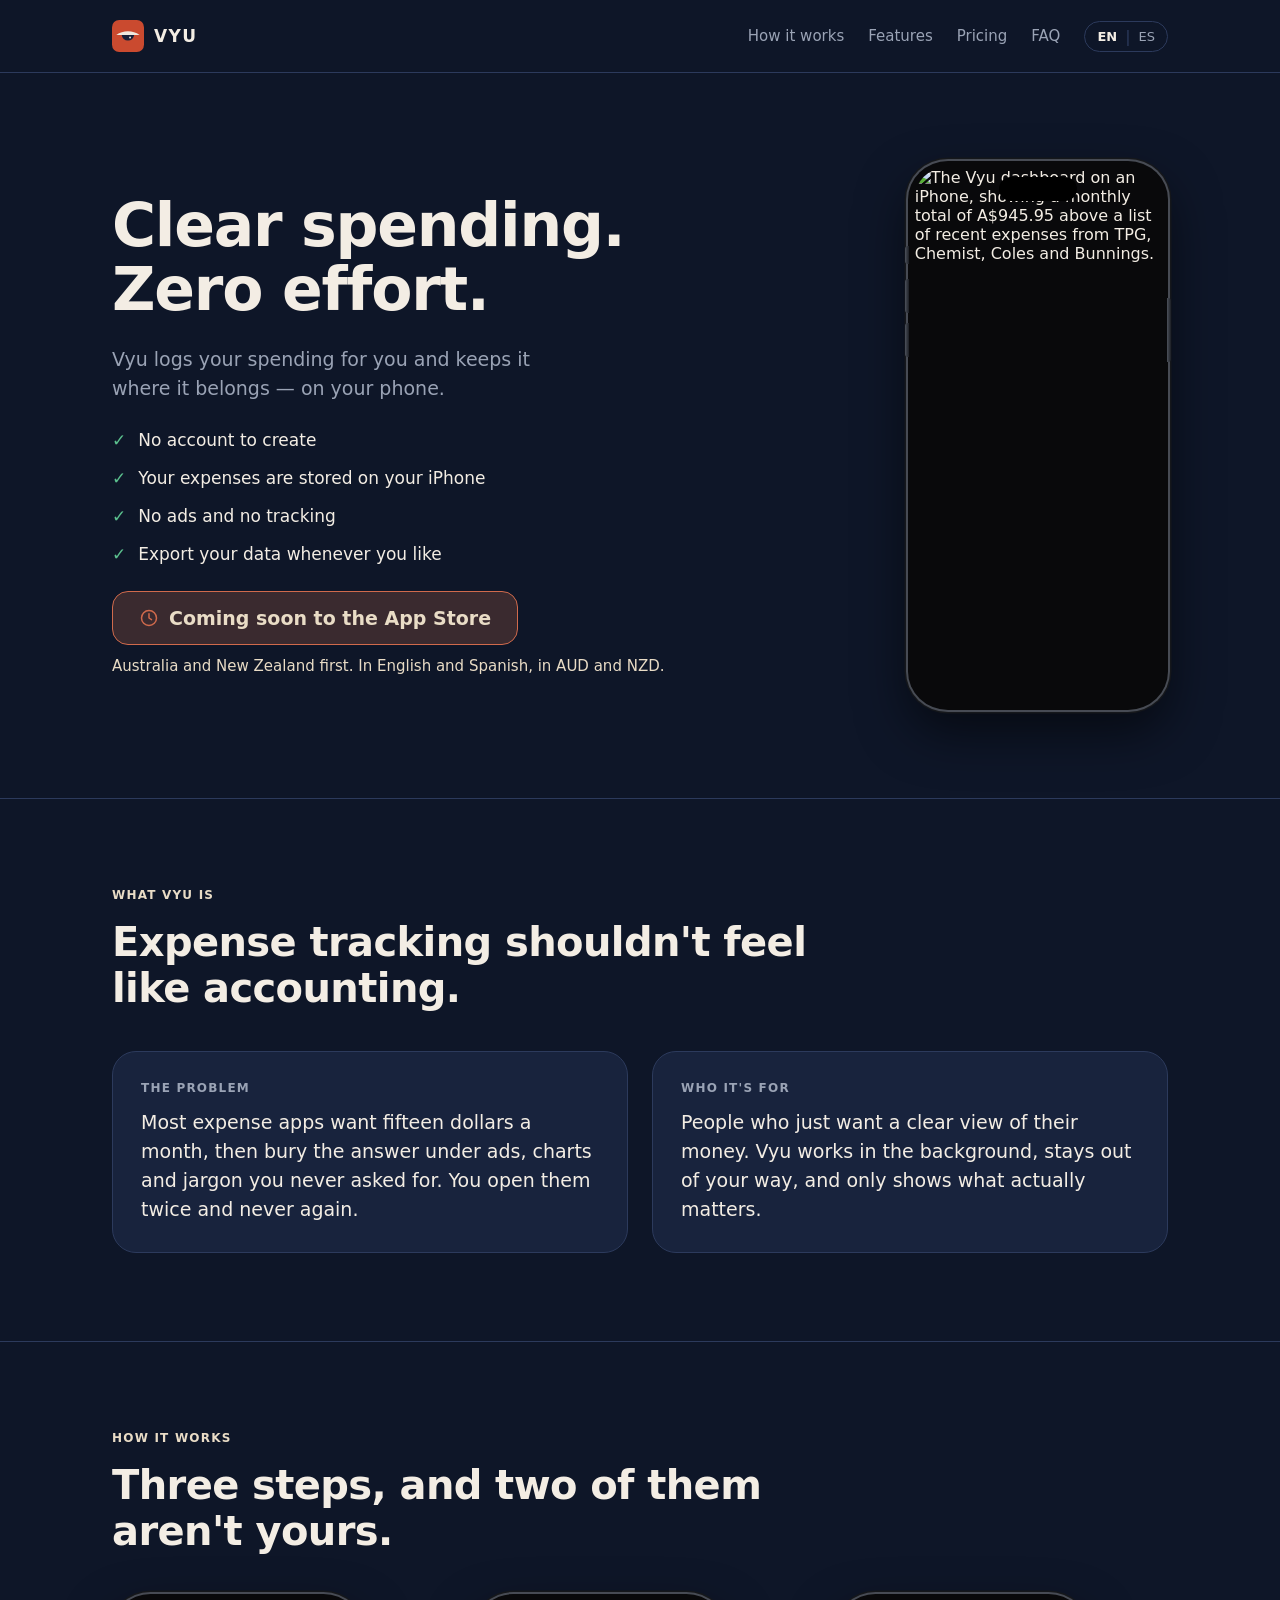
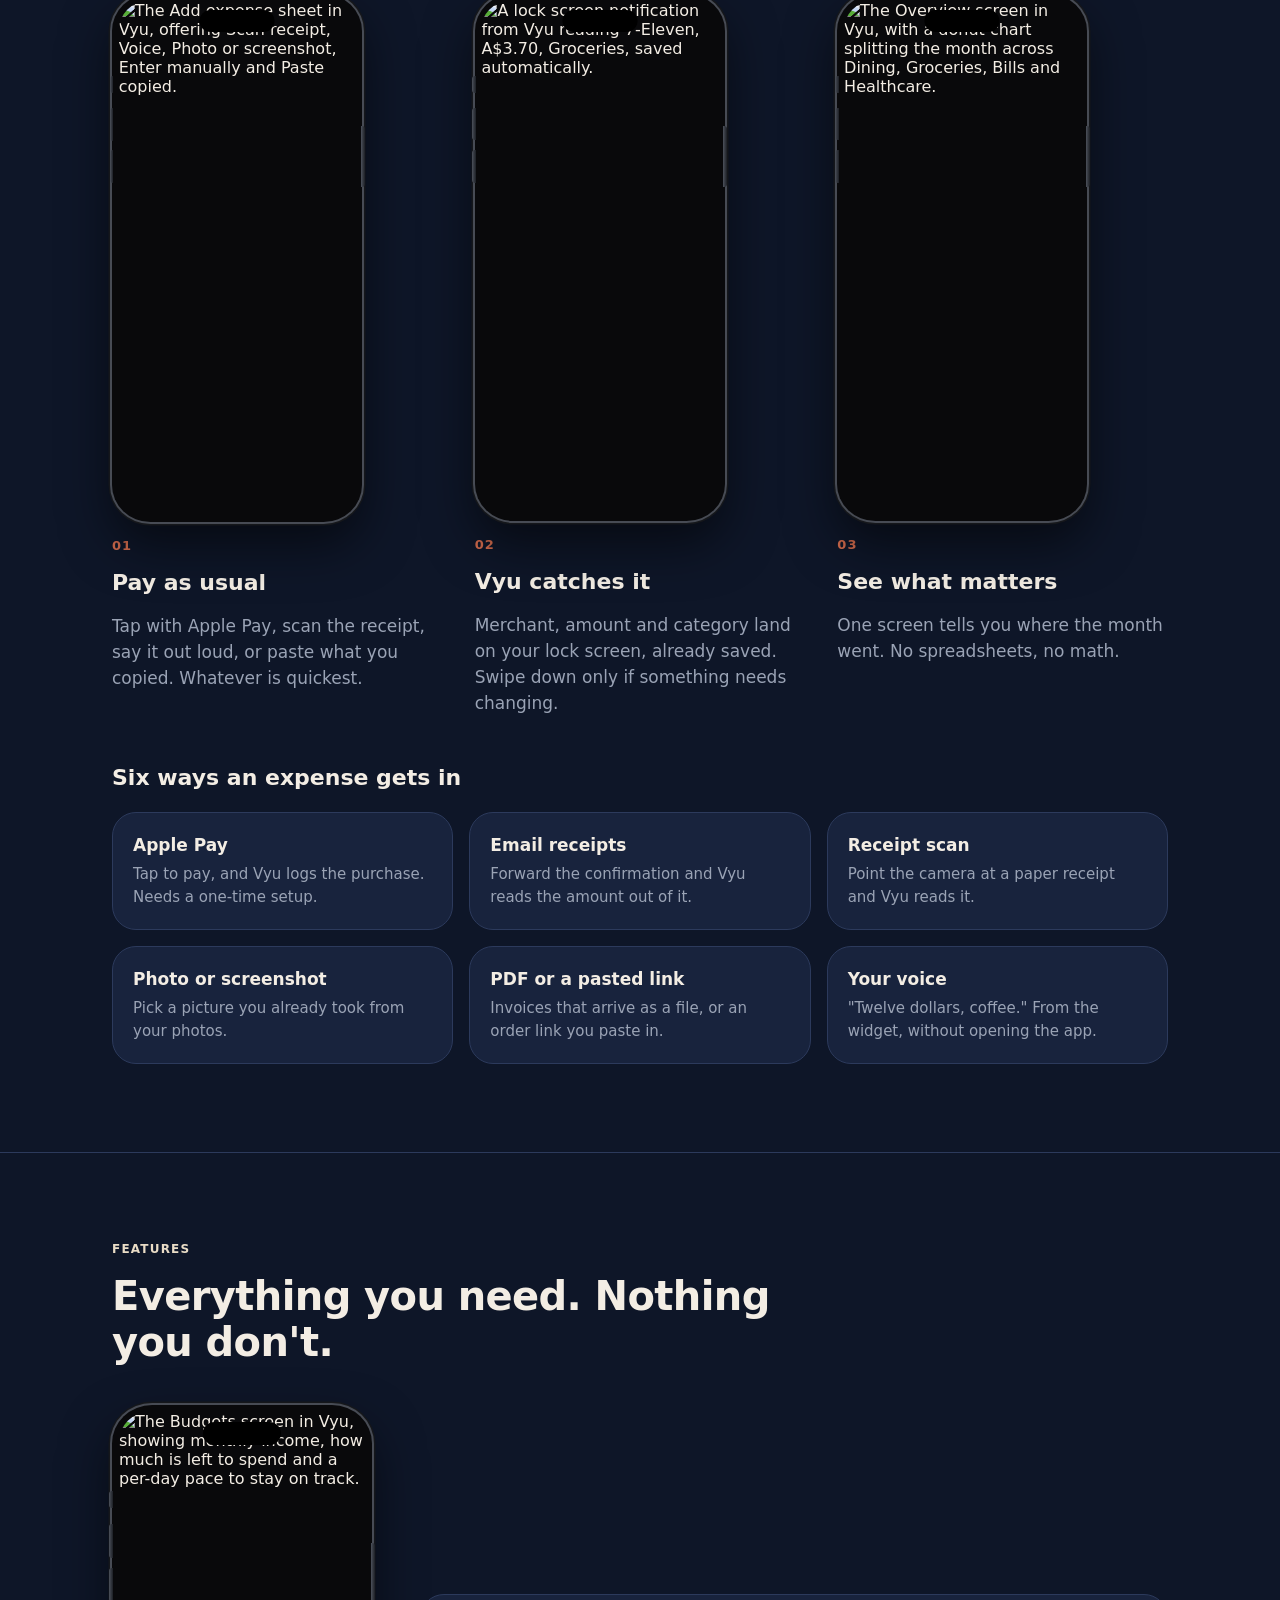
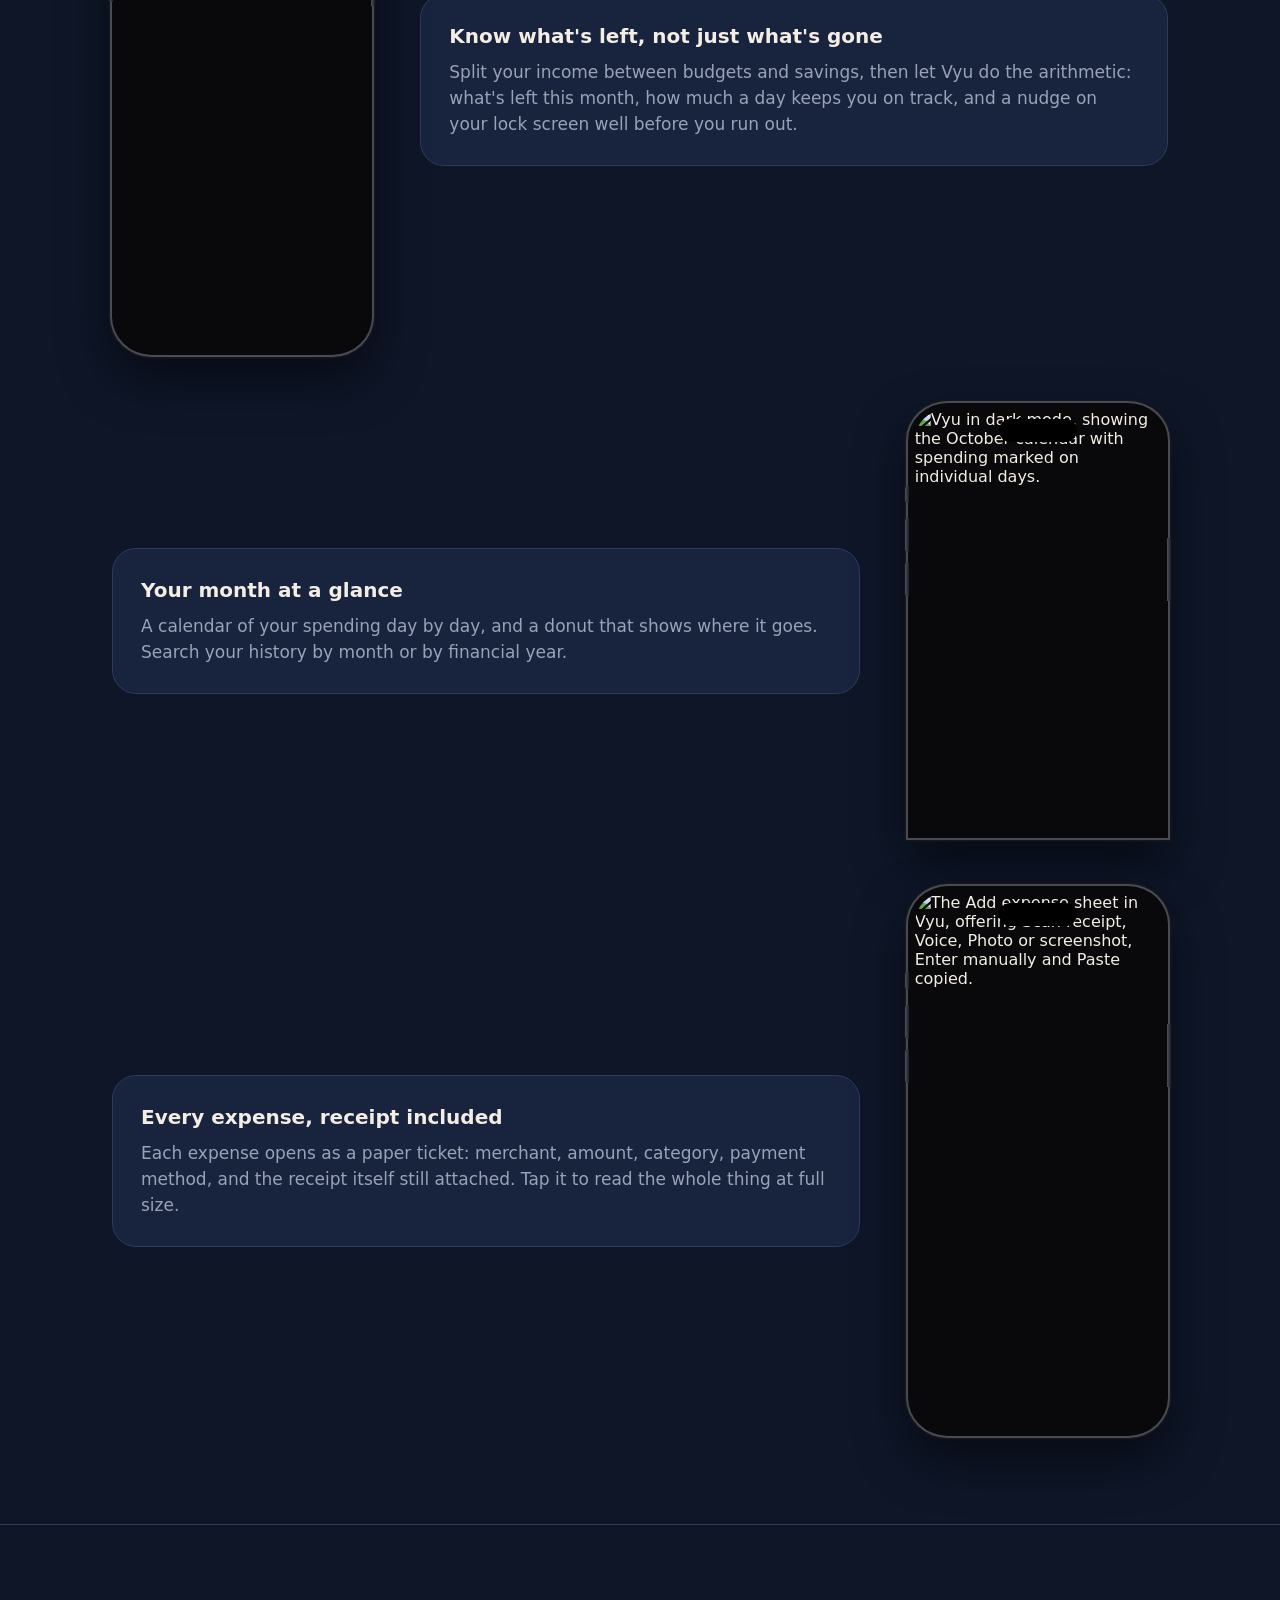
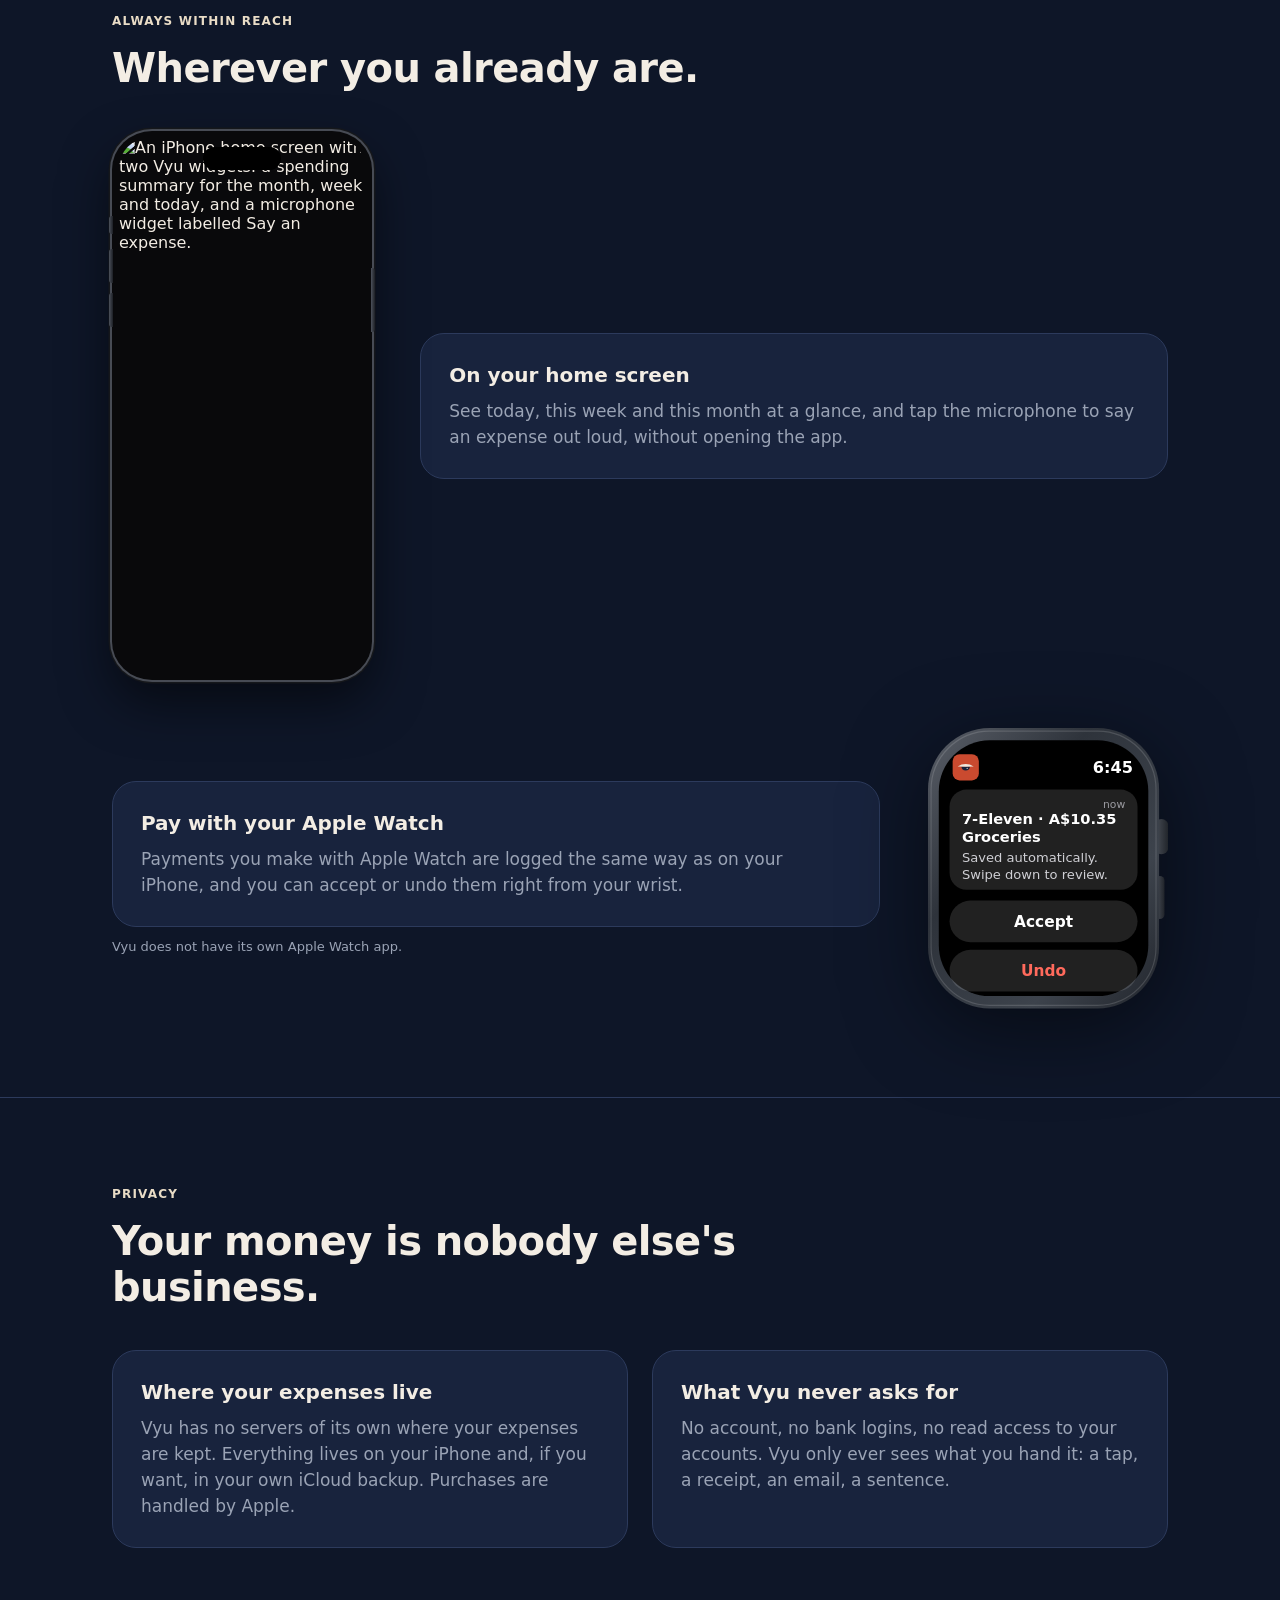
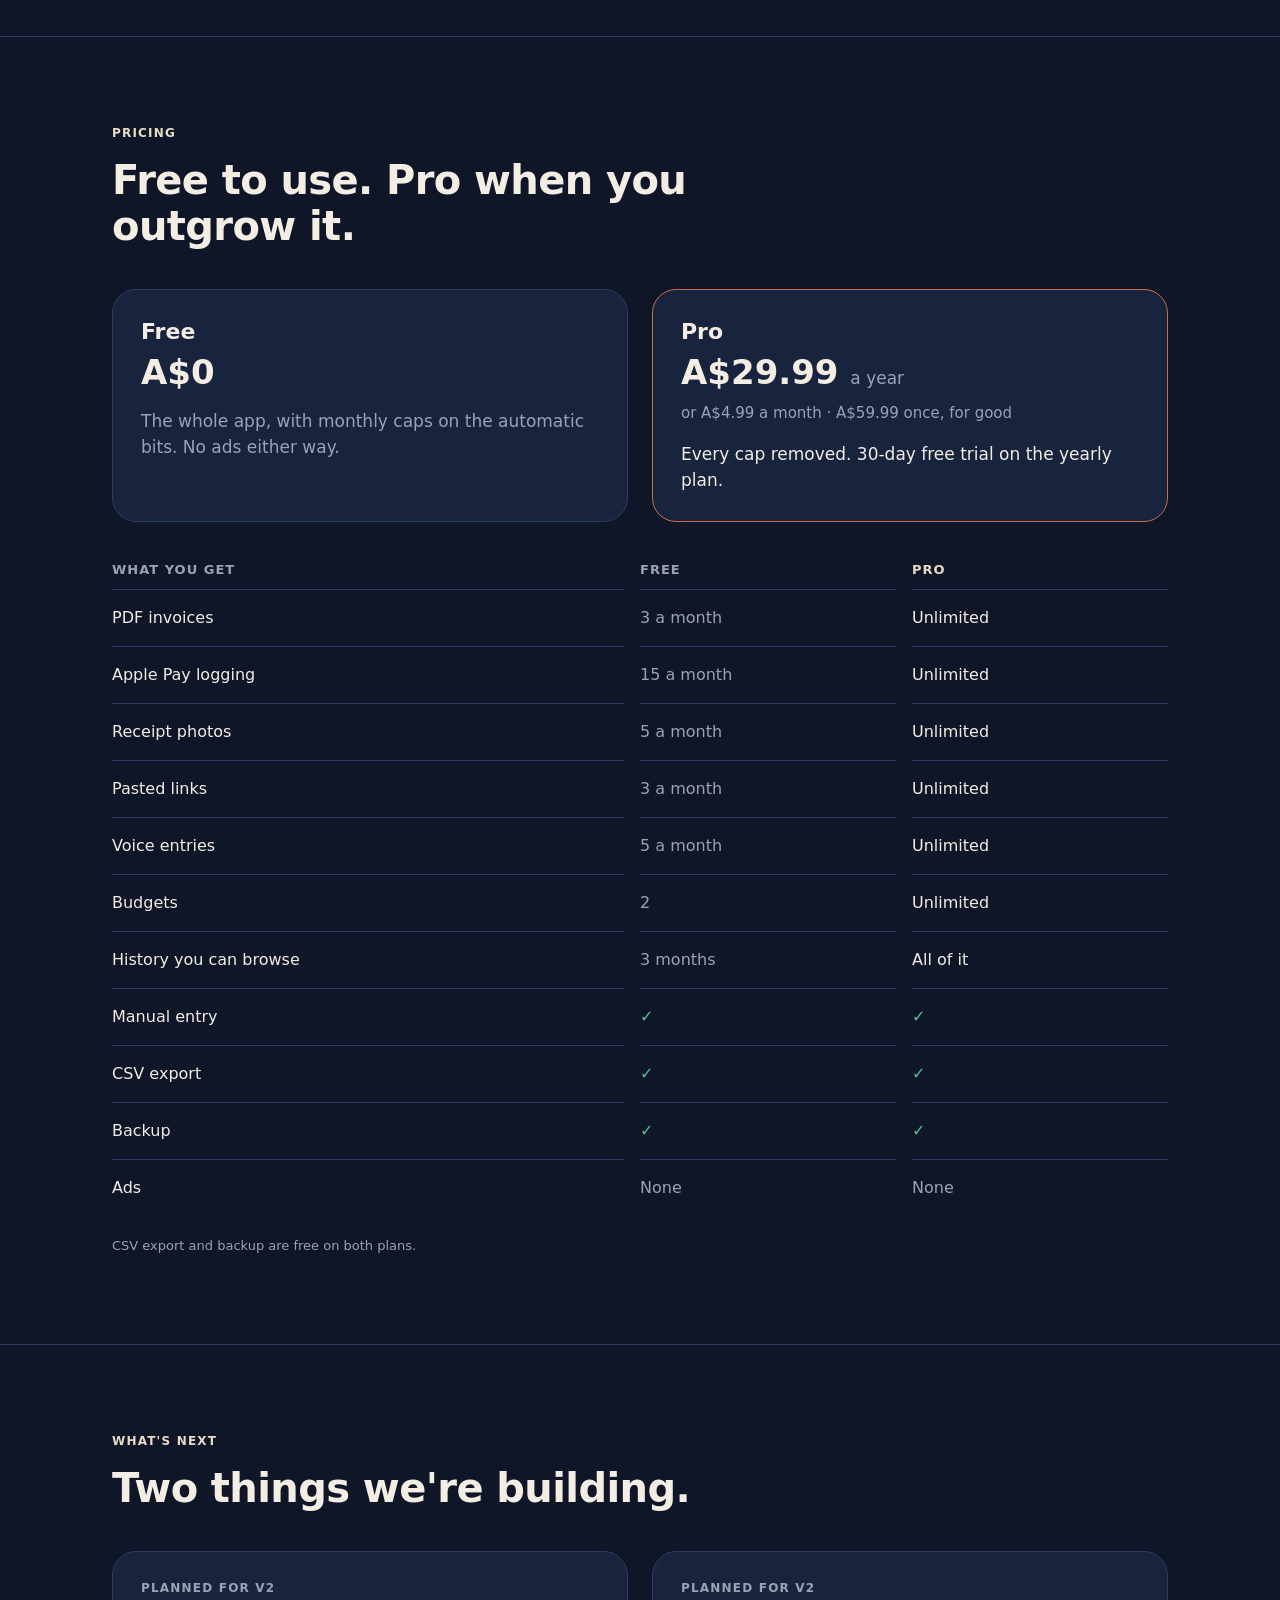
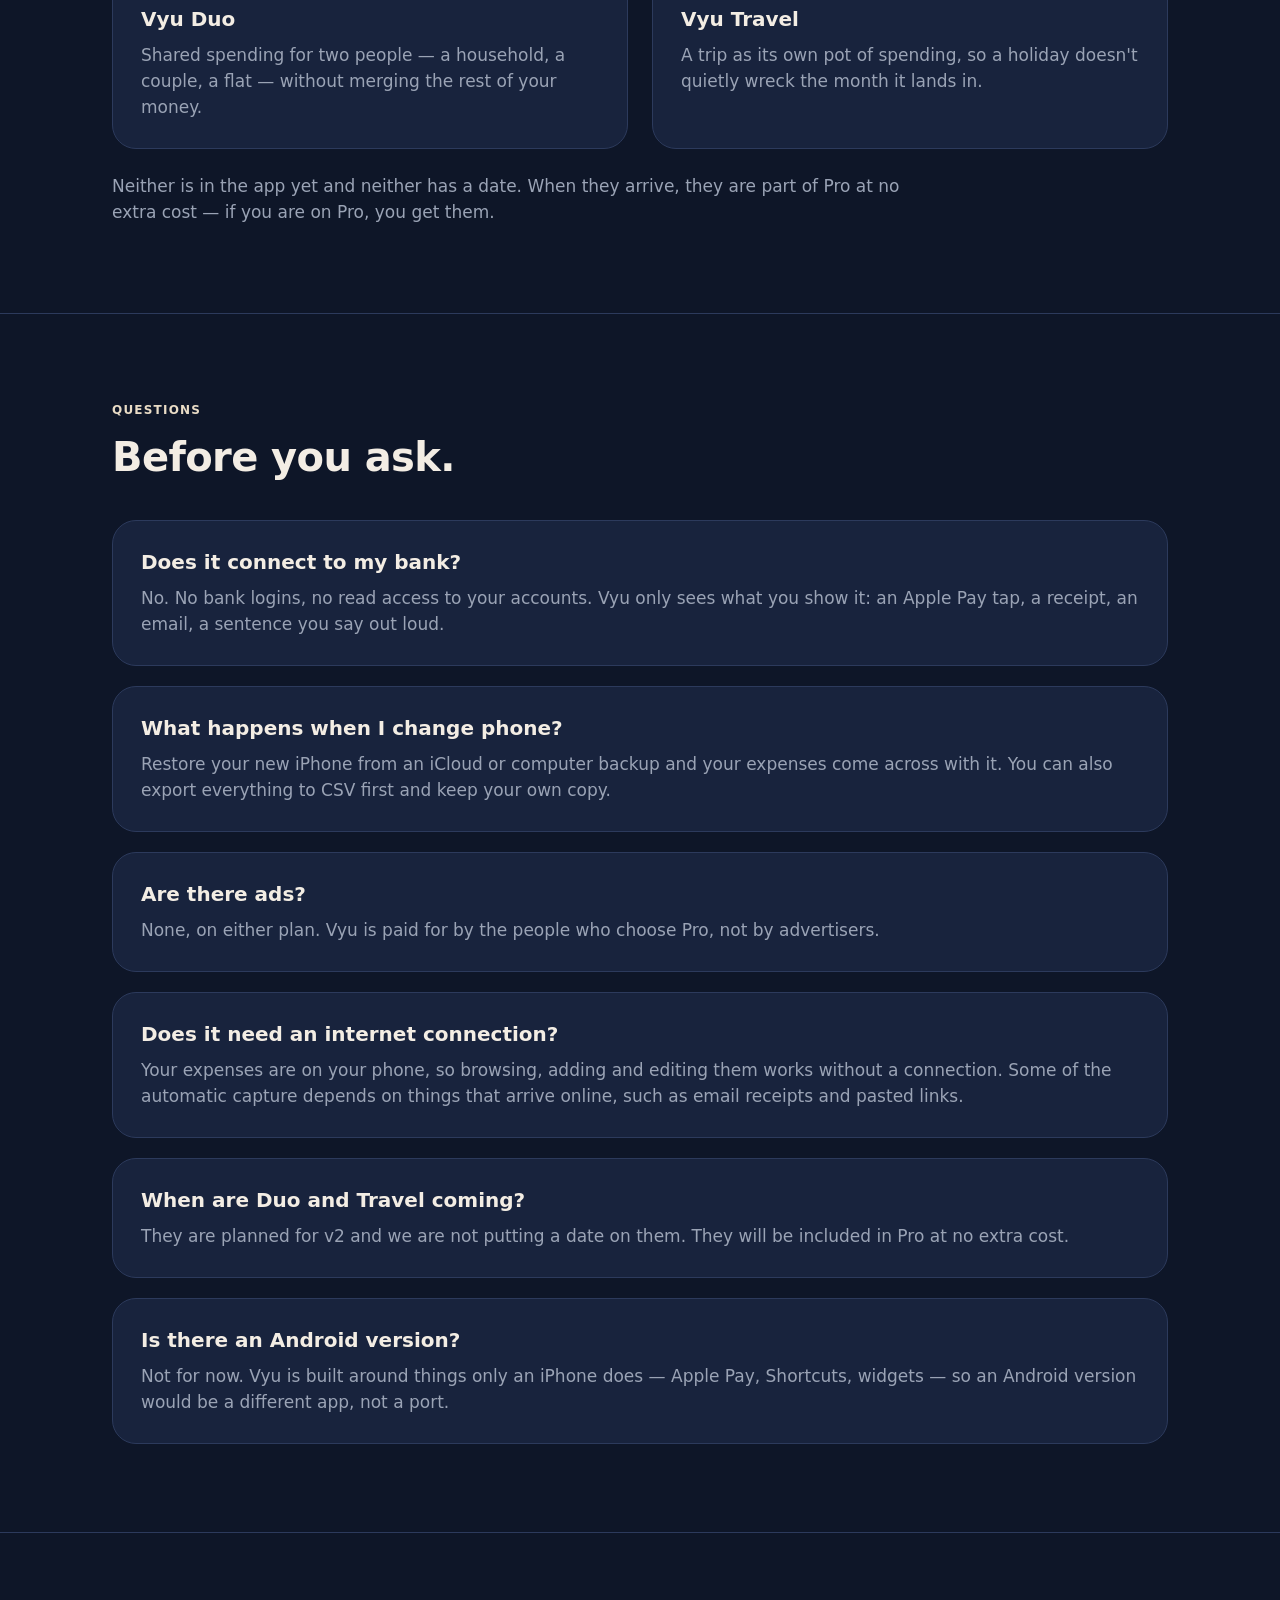
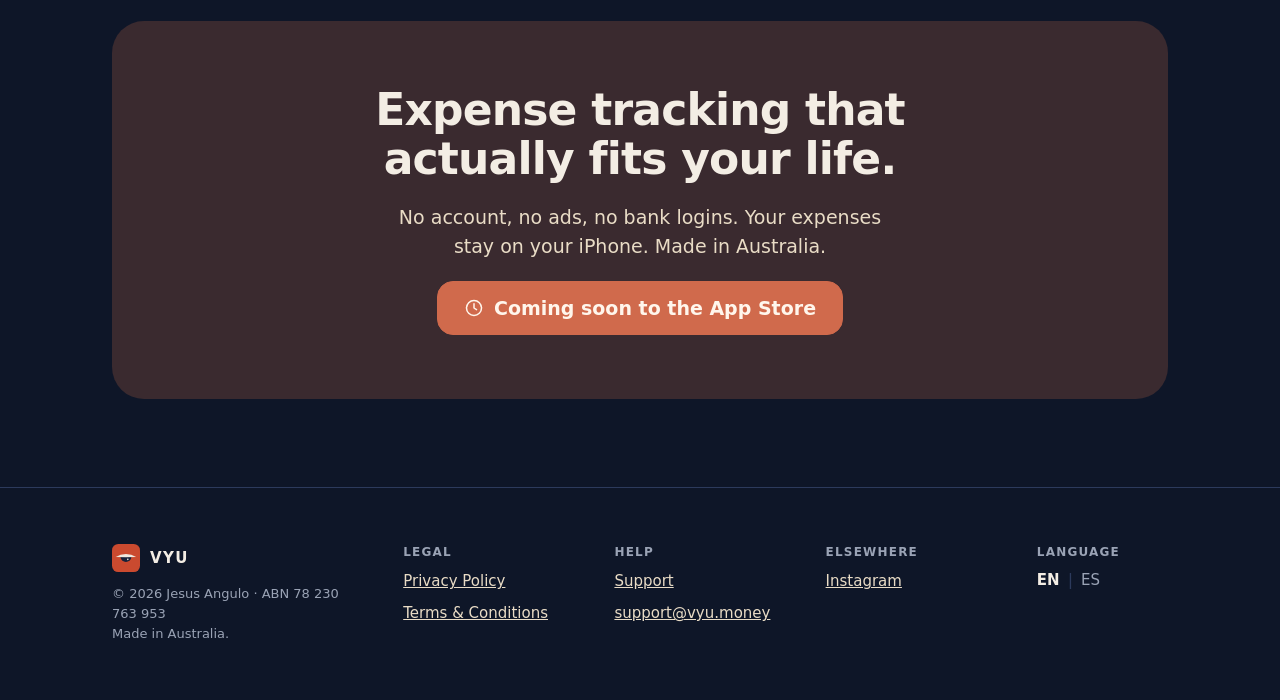
==== commit a937106e: "Add files via upload" ====
--- a/index.html
+++ b/index.html
@@ -5,15 +5,17 @@
 <meta name="viewport" content="width=device-width, initial-scale=1">
 <title>Vyu — Expense tracker for iPhone</title>
 <meta name="description" content="Vyu logs your spending for you and keeps it on your phone. No account, no ads, no bank logins. Australia and New Zealand first.">
-<link rel="icon" href="favicon.ico" sizes="any">
-<link rel="icon" href="icon.svg" type="image/svg+xml">
-<link rel="apple-touch-icon" href="apple-touch-icon.png">
 <link rel="icon" href="/favicon.ico" sizes="any">
 <link rel="icon" href="/icon.svg" type="image/svg+xml">
 <link rel="apple-touch-icon" href="/apple-touch-icon.png">
+<link rel="canonical" href="https://vyu.money/">
+<meta name="theme-color" content="#0e1628">
+<meta property="og:type" content="website">
+<meta property="og:site_name" content="Vyu">
+<meta property="og:title" content="Vyu — Expense tracker for iPhone">
 <meta property="og:description" content="Vyu logs your spending for you and keeps it on your phone. No account, no ads, no bank logins. Australia and New Zealand first.">
 <meta property="og:url" content="https://vyu.money/">
-<!-- og-image.png: 1200x630 built around the hero dashboard screenshot. A bare phone screenshot is too tall for a social card and gets cropped. -->
+<!-- og-image.png todavía no existe en el repo. 1200x630, hecha alrededor de la captura del hero. -->
 <meta property="og:image" content="https://vyu.money/og-image.png">
 <meta property="og:image:width" content="1200">
 <meta property="og:image:height" content="630">
@@ -21,25 +23,18 @@
 <meta property="og:locale" content="en_AU">
 <meta property="og:locale:alternate" content="es_ES">
 <meta name="twitter:card" content="summary_large_image">
-<link rel="canonical" href="https://vyu.money/">
-<link rel="alternate" hreflang="en" href="https://vyu.money/">
-<link rel="alternate" hreflang="es" href="https://vyu.money/es/">
-<link rel="alternate" hreflang="x-default" href="https://vyu.money/">
-<script src="./vendor/react.js"></script>
-<script src="./vendor/react-dom.js"></script>
-<script src="./support.js"></script>
-</head>
-<body>
-<x-dc>
-<helmet>
 <style>
-body { margin: 0; font-family: -apple-system, "SF Pro Text", system-ui, "Helvetica Neue", sans-serif; }
+*, *::before, *::after { box-sizing: border-box; }
+html { -webkit-text-size-adjust: 100%; }
+body { margin: 0; background: #0e1628; color: #f3ede4; overflow-x: hidden;
+  font-family: -apple-system, "SF Pro Text", system-ui, "Helvetica Neue", Arial, sans-serif; }
+img, svg { max-width: 100%; }
 a { color: #e9dcc6; }
 a:hover { color: #ffffff; }
-.wrap { max-width: 1120px; margin: 0 auto; padding-left: 32px; padding-right: 32px; box-sizing: border-box; }
+:focus-visible { outline: 2px solid #d06a4c; outline-offset: 3px; border-radius: 4px; }
+.wrap { max-width: 1120px; margin: 0 auto; padding-left: 32px; padding-right: 32px; }
 .eyebrow { font-size: 12px; line-height: 16px; font-weight: 600; letter-spacing: 1.2px; text-transform: uppercase; color: #e9dcc6; }
-.card { background: #18233d; border: 1px solid #2c3a5c; border-radius: 24px; padding: 28px; box-sizing: border-box; }
-.phone { display: block; width: 100%; height: auto; filter: drop-shadow(0 18px 40px rgba(0,0,0,0.45)); }
+.card { background: #18233d; border: 1px solid #2c3a5c; border-radius: 24px; padding: 28px; }
 .soon { background: #3a2a2f; color: #e9dcc6; border: 1px solid #d06a4c; border-radius: 16px; padding: 14px 26px; font-size: 19px; line-height: 24px; font-weight: 700; display: inline-flex; align-items: center; gap: 10px; }
 .navlink { color: #9aa3b5; text-decoration: none; font-size: 15px; line-height: 22px; }
 .navlink:hover { color: #f3ede4; }
@@ -50,6 +45,29 @@
 .note { font-size: 13px; line-height: 20px; color: #9aa3b5; }
 .tick { color: #5bc08e; font-weight: 700; }
 .cell { padding: 16px 0; border-top: 1px solid #2c3a5c; font-size: 16px; line-height: 24px; }
+
+/* marco de teléfono dibujado: la captura es solo la pantalla */
+.phone { display: block; width: 100%; height: auto; border-radius: 12.2% / 5.6%; }
+.device { display: block; position: relative; width: 100%; padding: 2.7%;
+  border-radius: 15.4% / 7.0%;
+  background: #09090b;
+  box-shadow: 0 0 0 2px #474b54, 0 0 0 3.5px #15171b, 0 22px 50px rgba(0,0,0,0.55); }
+.device > .island { position: absolute; left: 50%; transform: translateX(-50%); top: 2.95%;
+  width: 30%; aspect-ratio: 3.35 / 1; border-radius: 999px; background: #000; }
+.device::before, .device::after, .device > .btns::before, .device > .btns::after {
+  content: ""; position: absolute; background: linear-gradient(90deg, #4c515b, #1c1f25); }
+.device::after  { right: -1.0%; top: 25%; width: 1.5%; height: 11.5%; border-radius: 0 3px 3px 0; }
+.device::before { left: -1.0%; top: 15.5%; width: 1.5%; height: 3.2%; border-radius: 3px 0 0 3px; }
+.device > .btns::before { left: -1.0%; top: 21.5%; width: 1.5%; height: 6.2%; border-radius: 3px 0 0 3px; }
+.device > .btns::after  { left: -1.0%; top: 29.5%; width: 1.5%; height: 6.2%; border-radius: 3px 0 0 3px; }
+.device--cut { border-radius: 15.4% 15.4% 0 0 / 8.6% 8.6% 0 0; padding-bottom: 0; }
+.device--cut .phone { border-radius: 12.2% 12.2% 0 0 / 6.9% 6.9% 0 0; }
+.device--cut > .island { top: 3.6%; }
+.device--cut::after  { top: 31%; height: 14.5%; }
+.device--cut::before { top: 19%; height: 4%; }
+.device--cut > .btns::before { top: 26.5%; height: 7.8%; }
+.device--cut > .btns::after  { top: 36.5%; height: 7.8%; }
+
 @media (max-width: 480px) {
   .wrap { padding-left: 16px; padding-right: 16px; }
   .pad { padding-top: 56px; padding-bottom: 56px; }
@@ -57,464 +75,423 @@
   .row { gap: 28px; margin-bottom: 36px; }
   .cell { font-size: 14px; line-height: 20px; padding: 12px 0; }
 }
+@media (prefers-reduced-motion: no-preference) { html { scroll-behavior: smooth; } }
 </style>
-</helmet>
-
-<div style="width: 100%; box-sizing: border-box; background: #0e1628; color: #f3ede4">
-
-  <!-- NAV -->
-  <nav style="border-bottom: 1px solid #2c3a5c">
-    <div class="wrap" style="display: flex; flex-wrap: wrap; gap: 16px; align-items: center; justify-content: space-between; padding-top: 20px; padding-bottom: 20px">
-      <a href="#top" style="display: flex; align-items: center; gap: 10px; text-decoration: none">
-        <svg viewBox="0 0 1024 1024" width="32" height="32" aria-hidden="true" style="display: block">
-          <rect width="1024" height="1024" rx="230" fill="#CA4A2F"></rect>
-          <path d="M310 474 A 13990 13990 0 0 1 709 474 A 200 200 0 0 1 310 474 Z" fill="#16213A"></path>
-          <path d="M136 477 A 665.7 665.7 0 0 1 884 477 A 13990 13990 0 0 1 136 477 Z" fill="#EFE8DE"></path>
-          <circle cx="578" cy="561" r="30" fill="#EFE8DE"></circle>
-        </svg>
-        <span style="font-size: 17px; font-weight: 700; letter-spacing: 1.4px; color: #f3ede4">VYU</span>
-      </a>
-      <div style="display: flex; flex-wrap: wrap; align-items: center; gap: 24px">
-        <a class="navlink" href="#how">How it works</a>
-        <a class="navlink" href="#features">Features</a>
-        <a class="navlink" href="#pricing">Pricing</a>
-        <a class="navlink" href="#faq">FAQ</a>
-        <span style="display: flex; align-items: center; gap: 8px; border: 1px solid #2c3a5c; border-radius: 999px; padding: 5px 12px">
-          <a href="/" aria-current="page" style="font-size: 13px; font-weight: 700; color: #f3ede4; text-decoration: none">EN</a>
-          <span aria-hidden="true" style="color: #2c3a5c">|</span>
-          <a href="/es/" style="font-size: 13px; font-weight: 500; color: #9aa3b5; text-decoration: none">ES</a>
-        </span>
-      </div>
-    </div>
-  </nav>
-
-  <!-- HERO -->
-  <header id="top">
-    <div class="wrap pad">
-      <div style="display: flex; flex-wrap: wrap; gap: 56px; align-items: center">
-        <div style="flex: 999 1 440px; min-width: 0; display: flex; flex-direction: column; gap: 24px">
-          <h1 style="margin: 0; font-family: -apple-system, 'SF Pro Display', system-ui, sans-serif; font-size: clamp(38px, 9vw, 60px); line-height: 1.06; font-weight: 700; letter-spacing: -1.2px; color: #f3ede4">Clear spending.<br>Zero effort.</h1>
-          <p style="margin: 0; max-width: 480px; font-size: 19px; line-height: 29px; color: #9aa3b5">Vyu logs your spending for you and keeps it where it belongs — on your phone.</p>
-          <ul style="margin: 0; padding: 0; list-style: none; display: flex; flex-direction: column; gap: 12px">
-            <li style="display: flex; align-items: flex-start; gap: 12px; font-size: 17px; line-height: 26px; color: #f3ede4">
-              <span class="tick" aria-hidden="true">✓</span><span>No account to create</span>
-            </li>
-            <li style="display: flex; align-items: flex-start; gap: 12px; font-size: 17px; line-height: 26px; color: #f3ede4">
-              <span class="tick" aria-hidden="true">✓</span><span>Your expenses are stored on your iPhone</span>
-            </li>
-            <li style="display: flex; align-items: flex-start; gap: 12px; font-size: 17px; line-height: 26px; color: #f3ede4">
-              <span class="tick" aria-hidden="true">✓</span><span>No ads and no tracking</span>
-            </li>
-            <li style="display: flex; align-items: flex-start; gap: 12px; font-size: 17px; line-height: 26px; color: #f3ede4">
-              <span class="tick" aria-hidden="true">✓</span><span>Export your data whenever you like</span>
-            </li>
-          </ul>
-          <div style="display: flex; flex-direction: column; gap: 10px; align-items: flex-start">
-            <p class="soon" style="margin: 0">
-              <svg viewBox="0 0 24 24" width="20" height="20" aria-hidden="true" fill="none" stroke="#d06a4c" stroke-width="1.8" stroke-linecap="round" stroke-linejoin="round">
-                <circle cx="12" cy="12" r="9"></circle><path d="M12 7v5l3 2"></path>
-              </svg>
-              Coming soon to the App Store
-            </p>
-            <span style="font-size: 15px; line-height: 22px; color: #e9dcc6">Australia and New Zealand first. In English and Spanish, in AUD and NZD.</span>
-          </div>
+</head>
+<body>
+
+<nav style="border-bottom: 1px solid #2c3a5c">
+  <div class="wrap" style="display: flex; flex-wrap: wrap; gap: 16px; align-items: center; justify-content: space-between; padding-top: 20px; padding-bottom: 20px">
+    <a href="#top" aria-label="Vyu" style="display: flex; align-items: center; gap: 10px; text-decoration: none">
+      <svg viewBox="0 0 1024 1024" width="32" height="32" aria-hidden="true" style="display: block">
+        <rect width="1024" height="1024" rx="230" fill="#CA4A2F"></rect>
+        <path d="M310 474 A 13990 13990 0 0 1 709 474 A 200 200 0 0 1 310 474 Z" fill="#16213A"></path>
+        <path d="M136 477 A 665.7 665.7 0 0 1 884 477 A 13990 13990 0 0 1 136 477 Z" fill="#EFE8DE"></path>
+        <circle cx="578" cy="561" r="30" fill="#EFE8DE"></circle>
+      </svg>
+      <span style="font-size: 17px; font-weight: 700; letter-spacing: 1.4px; color: #f3ede4">VYU</span>
+    </a>
+    <div style="display: flex; flex-wrap: wrap; align-items: center; gap: 24px">
+      <a class="navlink" href="#how" data-i18n="nav.how">How it works</a>
+      <a class="navlink" href="#features" data-i18n="nav.features">Features</a>
+      <a class="navlink" href="#pricing" data-i18n="nav.pricing">Pricing</a>
+      <a class="navlink" href="#faq" data-i18n="nav.faq">FAQ</a>
+      <span style="display: flex; align-items: center; gap: 8px; border: 1px solid #2c3a5c; border-radius: 999px; padding: 5px 12px">
+        <a href="#" data-lang-switch="en" style="font-size: 13px; font-weight: 700; color: #f3ede4; text-decoration: none">EN</a>
+        <span aria-hidden="true" style="color: #2c3a5c">|</span>
+        <a href="#" data-lang-switch="es" style="font-size: 13px; font-weight: 500; color: #9aa3b5; text-decoration: none">ES</a>
+      </span>
+    </div>
+  </div>
+</nav>
+
+<header id="top">
+  <div class="wrap pad">
+    <div style="display: flex; flex-wrap: wrap; gap: 56px; align-items: center">
+      <div style="flex: 999 1 440px; min-width: 0; display: flex; flex-direction: column; gap: 24px">
+        <h1 data-i18n="hero.title" style="margin: 0; font-family: -apple-system, 'SF Pro Display', system-ui, sans-serif; font-size: clamp(38px, 9vw, 60px); line-height: 1.06; font-weight: 700; letter-spacing: -1.2px; color: #f3ede4">Clear spending.<br>Zero effort.</h1>
+        <p data-i18n="hero.lede" style="margin: 0; max-width: 480px; font-size: 19px; line-height: 29px; color: #9aa3b5">Vyu logs your spending for you and keeps it where it belongs — on your phone.</p>
+        <ul style="margin: 0; padding: 0; list-style: none; display: flex; flex-direction: column; gap: 12px">
+          <li style="display: flex; align-items: flex-start; gap: 12px; font-size: 17px; line-height: 26px; color: #f3ede4"><span class="tick" aria-hidden="true">✓</span><span data-i18n="hero.b1">No account to create</span></li>
+          <li style="display: flex; align-items: flex-start; gap: 12px; font-size: 17px; line-height: 26px; color: #f3ede4"><span class="tick" aria-hidden="true">✓</span><span data-i18n="hero.b2">Your expenses are stored on your iPhone</span></li>
+          <li style="display: flex; align-items: flex-start; gap: 12px; font-size: 17px; line-height: 26px; color: #f3ede4"><span class="tick" aria-hidden="true">✓</span><span data-i18n="hero.b3">No ads and no tracking</span></li>
+          <li style="display: flex; align-items: flex-start; gap: 12px; font-size: 17px; line-height: 26px; color: #f3ede4"><span class="tick" aria-hidden="true">✓</span><span data-i18n="hero.b4">Export your data whenever you like</span></li>
+        </ul>
+        <div style="display: flex; flex-direction: column; gap: 10px; align-items: flex-start">
+          <p class="soon" style="margin: 0">
+            <svg viewBox="0 0 24 24" width="20" height="20" aria-hidden="true" fill="none" stroke="#d06a4c" stroke-width="1.8" stroke-linecap="round" stroke-linejoin="round"><circle cx="12" cy="12" r="9"></circle><path d="M12 7v5l3 2"></path></svg>
+            <span data-i18n="hero.soon">Coming soon to the App Store</span>
+          </p>
+          <span data-i18n="hero.regions" style="font-size: 15px; line-height: 22px; color: #e9dcc6">Australia and New Zealand first. In English and Spanish, in AUD and NZD.</span>
         </div>
-        <div style="flex: 1 1 260px; max-width: 300px">
-          <img class="phone" src="./assets/8559d0d85118aa9e14e89d081f1dd724.png" alt="The Vyu dashboard on an iPhone, showing a monthly total of A$325.09 above a list of recent expenses from TPG, Chemist, Coles and Bunnings.">
+      </div>
+      <div style="flex: 1 1 260px; max-width: 300px">
+        <span class="device"><i class="btns"></i><img class="phone" src="./assets/dashboard.png" width="660" height="1435" data-i18n-attr="alt:hero.shotAlt" alt="The Vyu dashboard on an iPhone, showing a monthly total of A$945.95 above a list of recent expenses from TPG, Chemist, Coles and Bunnings."><i class="island"></i></span>
+      </div>
+    </div>
+  </div>
+</header>
+
+<section class="sec">
+  <div class="wrap pad">
+    <p class="eyebrow" data-i18n="what.eyebrow" style="margin: 0 0 16px">What Vyu is</p>
+    <h2 class="h2" data-i18n="what.title" style="max-width: 760px">Expense tracking shouldn't feel like accounting.</h2>
+    <div style="display: flex; flex-wrap: wrap; gap: 24px">
+      <div class="card" style="flex: 1 1 380px">
+        <p class="eyebrow" data-i18n="what.problemLabel" style="margin: 0 0 12px; color: #9aa3b5">The problem</p>
+        <p data-i18n="what.problem" style="margin: 0; font-size: 19px; line-height: 29px; color: #f3ede4">Most expense apps want fifteen dollars a month, then bury the answer under ads, charts and jargon you never asked for. You open them twice and never again.</p>
+      </div>
+      <div class="card" style="flex: 1 1 380px">
+        <p class="eyebrow" data-i18n="what.whoLabel" style="margin: 0 0 12px; color: #9aa3b5">Who it's for</p>
+        <p data-i18n="what.who" style="margin: 0; font-size: 19px; line-height: 29px; color: #f3ede4">People who just want a clear view of their money. Vyu works in the background, stays out of your way, and only shows what actually matters.</p>
+      </div>
+    </div>
+  </div>
+</section>
+
+<section id="how" class="sec">
+  <div class="wrap pad">
+    <p class="eyebrow" data-i18n="how.eyebrow" style="margin: 0 0 16px">How it works</p>
+    <h2 class="h2" data-i18n="how.title" style="max-width: 700px">Three steps, and two of them aren't yours.</h2>
+    <div style="display: flex; flex-wrap: wrap; gap: 32px; margin-bottom: 48px">
+      <div style="flex: 1 1 280px; display: flex; flex-direction: column; gap: 16px">
+        <div style="max-width: 250px"><span class="device"><i class="btns"></i><img class="phone" src="./assets/add-expense.png" width="660" height="1435" loading="lazy" data-i18n-attr="alt:how.s1.alt" alt="The Add expense sheet in Vyu, offering Scan receipt, Voice, Photo or screenshot, Enter manually and Paste copied."><i class="island"></i></span></div>
+        <p style="margin: 0; font-size: 13px; font-weight: 700; letter-spacing: 1px; color: #d06a4c">01</p>
+        <h3 data-i18n="how.s1.title" style="margin: 0; font-size: 22px; line-height: 28px; font-weight: 600; color: #f3ede4">Pay as usual</h3>
+        <p data-i18n="how.s1.body" style="margin: 0; font-size: 17px; line-height: 26px; color: #9aa3b5">Tap with Apple Pay, scan the receipt, say it out loud, or paste what you copied. Whatever is quickest.</p>
+      </div>
+      <div style="flex: 1 1 280px; display: flex; flex-direction: column; gap: 16px">
+        <div style="max-width: 250px"><span class="device"><i class="btns"></i><img class="phone" src="./assets/notification.png" width="660" height="1433" loading="lazy" data-i18n-attr="alt:how.s2.alt" alt="A lock screen notification from Vyu reading 7-Eleven, A$3.70, Groceries, saved automatically."><i class="island"></i></span></div>
+        <p style="margin: 0; font-size: 13px; font-weight: 700; letter-spacing: 1px; color: #d06a4c">02</p>
+        <h3 data-i18n="how.s2.title" style="margin: 0; font-size: 22px; line-height: 28px; font-weight: 600; color: #f3ede4">Vyu catches it</h3>
+        <p data-i18n="how.s2.body" style="margin: 0; font-size: 17px; line-height: 26px; color: #9aa3b5">Merchant, amount and category land on your lock screen, already saved. Swipe down only if something needs changing.</p>
+      </div>
+      <div style="flex: 1 1 280px; display: flex; flex-direction: column; gap: 16px">
+        <div style="max-width: 250px"><span class="device"><i class="btns"></i><img class="phone" src="./assets/overview.png" width="660" height="1433" loading="lazy" data-i18n-attr="alt:how.s3.alt" alt="The Overview screen in Vyu, with a donut chart splitting the month across Dining, Groceries, Bills and Healthcare."><i class="island"></i></span></div>
+        <p style="margin: 0; font-size: 13px; font-weight: 700; letter-spacing: 1px; color: #d06a4c">03</p>
+        <h3 data-i18n="how.s3.title" style="margin: 0; font-size: 22px; line-height: 28px; font-weight: 600; color: #f3ede4">See what matters</h3>
+        <p data-i18n="how.s3.body" style="margin: 0; font-size: 17px; line-height: 26px; color: #9aa3b5">One screen tells you where the month went. No spreadsheets, no math.</p>
+      </div>
+    </div>
+
+    <h3 data-i18n="ways.title" style="margin: 0 0 20px; font-size: 22px; line-height: 28px; font-weight: 600; color: #f3ede4">Six ways an expense gets in</h3>
+    <div style="display: flex; flex-wrap: wrap; gap: 16px">
+      <div class="card" style="flex: 1 1 300px; padding: 20px">
+        <h4 data-i18n="ways.applepay.title" style="margin: 0 0 6px; font-size: 17px; line-height: 24px; font-weight: 600; color: #f3ede4">Apple Pay</h4>
+        <p data-i18n="ways.applepay.body" style="margin: 0; font-size: 15px; line-height: 23px; color: #9aa3b5">Tap to pay, and Vyu logs the purchase. Needs a one-time setup.</p>
+      </div>
+      <div class="card" style="flex: 1 1 300px; padding: 20px">
+        <h4 data-i18n="ways.email.title" style="margin: 0 0 6px; font-size: 17px; line-height: 24px; font-weight: 600; color: #f3ede4">Email receipts</h4>
+        <p data-i18n="ways.email.body" style="margin: 0; font-size: 15px; line-height: 23px; color: #9aa3b5">Forward the confirmation and Vyu reads the amount out of it.</p>
+      </div>
+      <div class="card" style="flex: 1 1 300px; padding: 20px">
+        <h4 data-i18n="ways.scan.title" style="margin: 0 0 6px; font-size: 17px; line-height: 24px; font-weight: 600; color: #f3ede4">Receipt scan</h4>
+        <p data-i18n="ways.scan.body" style="margin: 0; font-size: 15px; line-height: 23px; color: #9aa3b5">Point the camera at a paper receipt and Vyu reads it.</p>
+      </div>
+      <div class="card" style="flex: 1 1 300px; padding: 20px">
+        <h4 data-i18n="ways.photo.title" style="margin: 0 0 6px; font-size: 17px; line-height: 24px; font-weight: 600; color: #f3ede4">Photo or screenshot</h4>
+        <p data-i18n="ways.photo.body" style="margin: 0; font-size: 15px; line-height: 23px; color: #9aa3b5">Pick a picture you already took from your photos.</p>
+      </div>
+      <div class="card" style="flex: 1 1 300px; padding: 20px">
+        <h4 data-i18n="ways.pdf.title" style="margin: 0 0 6px; font-size: 17px; line-height: 24px; font-weight: 600; color: #f3ede4">PDF or a pasted link</h4>
+        <p data-i18n="ways.pdf.body" style="margin: 0; font-size: 15px; line-height: 23px; color: #9aa3b5">Invoices that arrive as a file, or an order link you paste in.</p>
+      </div>
+      <div class="card" style="flex: 1 1 300px; padding: 20px">
+        <h4 data-i18n="ways.voice.title" style="margin: 0 0 6px; font-size: 17px; line-height: 24px; font-weight: 600; color: #f3ede4">Your voice</h4>
+        <p data-i18n="ways.voice.body" style="margin: 0; font-size: 15px; line-height: 23px; color: #9aa3b5">"Twelve dollars, coffee." From the widget, without opening the app.</p>
+      </div>
+    </div>
+  </div>
+</section>
+
+<section id="features" class="sec">
+  <div class="wrap pad">
+    <p class="eyebrow" data-i18n="features.eyebrow" style="margin: 0 0 16px">Features</p>
+    <h2 class="h2" data-i18n="features.title" style="max-width: 700px">Everything you need. Nothing you don't.</h2>
+
+    <div class="row">
+      <div style="flex: 1 1 260px; max-width: 290px"><span class="device"><i class="btns"></i><img class="phone" src="./assets/budgets.png" width="660" height="1435" loading="lazy" data-i18n-attr="alt:features.budget.alt" alt="The Budgets screen in Vyu, showing monthly income, how much is left to spend and a per-day pace to stay on track."><i class="island"></i></span></div>
+      <div style="flex: 999 1 420px; min-width: 0" class="card">
+        <h3 data-i18n="features.budget.title" style="margin: 0 0 10px; font-size: 20px; line-height: 26px; font-weight: 600; color: #f3ede4">Know what's left, not just what's gone</h3>
+        <p data-i18n="features.budget.body" style="margin: 0; font-size: 17px; line-height: 26px; color: #9aa3b5">Split your income between budgets and savings, then let Vyu do the arithmetic: what's left this month, how much a day keeps you on track, and a nudge on your lock screen well before you run out.</p>
+      </div>
+    </div>
+
+    <div class="row">
+      <div style="flex: 999 1 420px; min-width: 0" class="card">
+        <h3 data-i18n="features.glance.title" style="margin: 0 0 10px; font-size: 20px; line-height: 26px; font-weight: 600; color: #f3ede4">Your month at a glance</h3>
+        <p data-i18n="features.glance.body" style="margin: 0; font-size: 17px; line-height: 26px; color: #9aa3b5">A calendar of your spending day by day, and a donut that shows where it goes. Search your history by month or by financial year.</p>
+      </div>
+      <div style="flex: 1 1 260px; max-width: 290px"><span class="device device--cut"><i class="btns"></i><img class="phone" src="./assets/calendar.png" width="660" height="1148" loading="lazy" data-i18n-attr="alt:features.glance.alt" alt="Vyu in dark mode, showing the October calendar with spending marked on individual days."><i class="island"></i></span></div>
+    </div>
+
+    <!-- CAMBIAR: captura del detalle de gasto con recibo en AUD. De momento se repite la hoja de "Pay as usual". -->
+    <div class="row" style="margin-bottom: 0">
+      <div style="flex: 999 1 420px; min-width: 0" class="card">
+        <h3 data-i18n="features.ticket.title" style="margin: 0 0 10px; font-size: 20px; line-height: 26px; font-weight: 600; color: #f3ede4">Every expense, receipt included</h3>
+        <p data-i18n="features.ticket.body" style="margin: 0; font-size: 17px; line-height: 26px; color: #9aa3b5">Each expense opens as a paper ticket: merchant, amount, category, payment method, and the receipt itself still attached. Tap it to read the whole thing at full size.</p>
+      </div>
+      <div style="flex: 1 1 260px; max-width: 290px"><span class="device"><i class="btns"></i><img class="phone" src="./assets/add-expense.png" width="660" height="1435" loading="lazy" data-i18n-attr="alt:how.s1.alt" alt="The Add expense sheet in Vyu, offering Scan receipt, Voice, Photo or screenshot, Enter manually and Paste copied."><i class="island"></i></span></div>
+    </div>
+  </div>
+</section>
+
+<section class="sec">
+  <div class="wrap pad">
+    <p class="eyebrow" data-i18n="reach.eyebrow" style="margin: 0 0 16px">Always within reach</p>
+    <h2 class="h2" data-i18n="reach.title" style="max-width: 700px">Wherever you already are.</h2>
+    <div class="row">
+      <div style="flex: 1 1 260px; max-width: 290px"><span class="device"><i class="btns"></i><img class="phone" src="./assets/widgets.png" width="660" height="1435" loading="lazy" data-i18n-attr="alt:reach.widgets.alt" alt="An iPhone home screen with two Vyu widgets: a spending summary for the month, week and today, and a microphone widget labelled Say an expense."><i class="island"></i></span></div>
+      <div style="flex: 999 1 420px; min-width: 0" class="card">
+        <h3 data-i18n="reach.widgets.title" style="margin: 0 0 10px; font-size: 20px; line-height: 26px; font-weight: 600; color: #f3ede4">On your home screen</h3>
+        <p data-i18n="reach.widgets.body" style="margin: 0; font-size: 17px; line-height: 26px; color: #9aa3b5">See today, this week and this month at a glance, and tap the microphone to say an expense out loud, without opening the app.</p>
+      </div>
+    </div>
+    <div class="row" style="margin-bottom: 0">
+      <div style="flex: 999 1 420px; min-width: 0">
+        <div class="card">
+          <h3 data-i18n="reach.watch.title" style="margin: 0 0 10px; font-size: 20px; line-height: 26px; font-weight: 600; color: #f3ede4">Pay with your Apple Watch</h3>
+          <p data-i18n="reach.watch.body" style="margin: 0; font-size: 17px; line-height: 26px; color: #9aa3b5">Payments you make with Apple Watch are logged the same way as on your iPhone, and you can accept or undo them right from your wrist.</p>
         </div>
-      </div>
-    </div>
-  </header>
-
-  <!-- WHAT IS VYU -->
-  <section class="sec">
-    <div class="wrap pad">
-      <p class="eyebrow" style="margin: 0 0 16px">What Vyu is</p>
-      <h2 class="h2" style="max-width: 760px">Expense tracking shouldn't feel like accounting.</h2>
-      <div style="display: flex; flex-wrap: wrap; gap: 24px">
-        <div class="card" style="flex: 1 1 380px">
-          <p class="eyebrow" style="margin: 0 0 12px; color: #9aa3b5">The problem</p>
-          <p style="margin: 0; font-size: 19px; line-height: 29px; color: #f3ede4">Most expense apps want fifteen dollars a month, then bury the answer under ads, charts and jargon you never asked for. You open them twice and never again.</p>
-        </div>
-        <div class="card" style="flex: 1 1 380px">
-          <p class="eyebrow" style="margin: 0 0 12px; color: #9aa3b5">Who it's for</p>
-          <p style="margin: 0; font-size: 19px; line-height: 29px; color: #f3ede4">People who just want a clear view of their money. Vyu works in the background, stays out of your way, and only shows what actually matters.</p>
-        </div>
-      </div>
-    </div>
-  </section>
-
-  <!-- HOW IT WORKS -->
-  <section id="how" class="sec">
-    <div class="wrap pad">
-      <p class="eyebrow" style="margin: 0 0 16px">How it works</p>
-      <h2 class="h2" style="max-width: 700px">Three steps, and two of them aren't yours.</h2>
-      <div style="display: flex; flex-wrap: wrap; gap: 32px; margin-bottom: 48px">
-        <div style="flex: 1 1 280px; display: flex; flex-direction: column; gap: 16px">
-          <div style="max-width: 250px"><img class="phone" src="./assets/f97e7b0ce549a67b8687d19a34b58283.png" alt="The Add expense sheet in Vyu, offering Scan receipt, Voice, Photo or screenshot, Enter manually and Paste copied."></div>
-          <p style="margin: 0; font-size: 13px; font-weight: 700; letter-spacing: 1px; color: #d06a4c">01</p>
-          <h3 style="margin: 0; font-size: 22px; line-height: 28px; font-weight: 600; color: #f3ede4">Pay as usual</h3>
-          <p style="margin: 0; font-size: 17px; line-height: 26px; color: #9aa3b5">Tap with Apple Pay, scan the receipt, say it out loud, or paste what you copied. Whatever is quickest.</p>
-        </div>
-        <div style="flex: 1 1 280px; display: flex; flex-direction: column; gap: 16px">
-          <div style="max-width: 250px"><img class="phone" src="./assets/b110cf5e4a599a97c1977e3468bf1100.png" alt="A lock screen notification from Vyu reading 7-Eleven, A$3.70, Groceries, saved automatically."></div>
-          <p style="margin: 0; font-size: 13px; font-weight: 700; letter-spacing: 1px; color: #d06a4c">02</p>
-          <h3 style="margin: 0; font-size: 22px; line-height: 28px; font-weight: 600; color: #f3ede4">Vyu catches it</h3>
-          <p style="margin: 0; font-size: 17px; line-height: 26px; color: #9aa3b5">Merchant, amount and category land on your lock screen, already saved. Swipe down only if something needs changing.</p>
-        </div>
-        <div style="flex: 1 1 280px; display: flex; flex-direction: column; gap: 16px">
-          <div style="max-width: 250px"><img class="phone" src="./assets/74ee0f7ab225f71b06a5d5cd8a031f69.png" alt="The Overview screen in Vyu, with a donut chart splitting the month across Dining, Groceries, Bills and Healthcare."></div>
-          <p style="margin: 0; font-size: 13px; font-weight: 700; letter-spacing: 1px; color: #d06a4c">03</p>
-          <h3 style="margin: 0; font-size: 22px; line-height: 28px; font-weight: 600; color: #f3ede4">See what matters</h3>
-          <p style="margin: 0; font-size: 17px; line-height: 26px; color: #9aa3b5">One screen tells you where the month went. No spreadsheets, no math.</p>
-        </div>
-      </div>
-
-      <h3 style="margin: 0 0 20px; font-size: 22px; line-height: 28px; font-weight: 600; color: #f3ede4">Six ways an expense gets in</h3>
-      <div style="display: flex; flex-wrap: wrap; gap: 16px">
-        <div class="card" style="flex: 1 1 300px; padding: 20px">
-          <h4 style="margin: 0 0 6px; font-size: 17px; line-height: 24px; font-weight: 600; color: #f3ede4">Apple Pay</h4>
-          <p style="margin: 0; font-size: 15px; line-height: 23px; color: #9aa3b5">Tap to pay, and Vyu logs the purchase. Needs a one-time setup.</p>
-        </div>
-        <div class="card" style="flex: 1 1 300px; padding: 20px">
-          <h4 style="margin: 0 0 6px; font-size: 17px; line-height: 24px; font-weight: 600; color: #f3ede4">Email receipts</h4>
-          <p style="margin: 0; font-size: 15px; line-height: 23px; color: #9aa3b5">Forward the confirmation and Vyu reads the amount out of it.</p>
-        </div>
-        <div class="card" style="flex: 1 1 300px; padding: 20px">
-          <h4 style="margin: 0 0 6px; font-size: 17px; line-height: 24px; font-weight: 600; color: #f3ede4">Receipt scan</h4>
-          <p style="margin: 0; font-size: 15px; line-height: 23px; color: #9aa3b5">Point the camera at a paper receipt and Vyu reads it.</p>
-        </div>
-        <div class="card" style="flex: 1 1 300px; padding: 20px">
-          <h4 style="margin: 0 0 6px; font-size: 17px; line-height: 24px; font-weight: 600; color: #f3ede4">Photo or screenshot</h4>
-          <p style="margin: 0; font-size: 15px; line-height: 23px; color: #9aa3b5">Pick a picture you already took from your photos.</p>
-        </div>
-        <div class="card" style="flex: 1 1 300px; padding: 20px">
-          <h4 style="margin: 0 0 6px; font-size: 17px; line-height: 24px; font-weight: 600; color: #f3ede4">PDF or a pasted link</h4>
-          <p style="margin: 0; font-size: 15px; line-height: 23px; color: #9aa3b5">Invoices that arrive as a file, or an order link you paste in.</p>
-        </div>
-        <div class="card" style="flex: 1 1 300px; padding: 20px">
-          <h4 style="margin: 0 0 6px; font-size: 17px; line-height: 24px; font-weight: 600; color: #f3ede4">Your voice</h4>
-          <p style="margin: 0; font-size: 15px; line-height: 23px; color: #9aa3b5">"Twelve dollars, coffee." From the widget, without opening the app.</p>
-        </div>
-      </div>
-    </div>
-  </section>
-
-  <!-- FEATURES -->
-  <section id="features" class="sec">
-    <div class="wrap pad">
-      <p class="eyebrow" style="margin: 0 0 16px">Features</p>
-      <h2 class="h2" style="max-width: 700px">Everything you need. Nothing you don't.</h2>
-
-      <div class="row">
-        <div style="flex: 1 1 260px; max-width: 290px"><img class="phone" src="./assets/69e2c653f95be122d138f3df11f31f01.png" alt="The Budgets screen in Vyu, showing monthly income, how much is left to spend and a per-day pace to stay on track."></div>
-        <div style="flex: 999 1 420px; min-width: 0" class="card">
-          <h3 style="margin: 0 0 10px; font-size: 20px; line-height: 26px; font-weight: 600; color: #f3ede4">Know what's left, not just what's gone</h3>
-          <p style="margin: 0; font-size: 17px; line-height: 26px; color: #9aa3b5">Split your income between budgets and savings, then let Vyu do the arithmetic: what's left this month, how much a day keeps you on track, and a nudge on your lock screen well before you run out.</p>
-        </div>
-      </div>
-
-      <div class="row">
-        <div style="flex: 999 1 420px; min-width: 0" class="card">
-          <h3 style="margin: 0 0 10px; font-size: 20px; line-height: 26px; font-weight: 600; color: #f3ede4">Your month at a glance</h3>
-          <p style="margin: 0; font-size: 17px; line-height: 26px; color: #9aa3b5">A calendar of your spending day by day, and a donut that shows where it goes. Search your history by month or by financial year.</p>
-        </div>
-        <div style="flex: 1 1 260px; max-width: 290px"><img class="phone" src="./assets/53fa1312026b1a9663afa837ac1b6990.png" alt="Vyu in dark mode, showing the October calendar with spending marked on individual days."></div>
-      </div>
-
-      <!-- CAMBIAR: captura con recibo en AUD -->
-      <div class="row" style="margin-bottom: 0">
-        <div style="flex: 999 1 420px; min-width: 0" class="card">
-          <h3 style="margin: 0 0 10px; font-size: 20px; line-height: 26px; font-weight: 600; color: #f3ede4">Every expense, receipt included</h3>
-          <p style="margin: 0; font-size: 17px; line-height: 26px; color: #9aa3b5">Each expense opens as a paper ticket: merchant, amount, category, payment method, and the receipt itself still attached. Tap it to read the whole thing at full size.</p>
-        </div>
-        <div style="flex: 1 1 260px; max-width: 290px"><img class="phone" src="./assets/f97e7b0ce549a67b8687d19a34b58283.png" alt="The Add expense sheet in Vyu, offering Scan receipt, Voice, Photo or screenshot, Enter manually and Paste copied."></div>
-      </div>
-    </div>
-  </section>
-
-  <!-- ALWAYS WITHIN REACH -->
-  <section class="sec">
-    <div class="wrap pad">
-      <p class="eyebrow" style="margin: 0 0 16px">Always within reach</p>
-      <h2 class="h2" style="max-width: 700px">Wherever you already are.</h2>
-      <div class="row">
-        <div style="flex: 1 1 260px; max-width: 290px"><img class="phone" src="./assets/7a907956774e4d134481c5fd3dfa3495.png" alt="An iPhone home screen with two Vyu widgets: a spending summary for the month, week and today, and a microphone widget labelled Say an expense."></div>
-        <div style="flex: 999 1 420px; min-width: 0" class="card">
-          <h3 style="margin: 0 0 10px; font-size: 20px; line-height: 26px; font-weight: 600; color: #f3ede4">On your home screen</h3>
-          <p style="margin: 0; font-size: 17px; line-height: 26px; color: #9aa3b5">See today, this week and this month at a glance, and tap the microphone to say an expense out loud, without opening the app.</p>
-        </div>
-      </div>
-      <div class="row" style="margin-bottom: 0">
-        <div style="flex: 999 1 420px; min-width: 0">
-          <div class="card">
-            <h3 style="margin: 0 0 10px; font-size: 20px; line-height: 26px; font-weight: 600; color: #f3ede4">Pay with your Apple Watch</h3>
-            <p style="margin: 0; font-size: 17px; line-height: 26px; color: #9aa3b5">Payments you make with Apple Watch are logged the same way as on your iPhone, and you can accept or undo them right from your wrist.</p>
-          </div>
-          <p class="note" style="margin: 10px 0 0">Vyu does not have its own Apple Watch app.</p>
-        </div>
-        <div style="flex: 1 1 240px; max-width: 280px">
-          <svg viewBox="0 0 312 364" width="100%" height="auto" role="img" aria-label="An Apple Watch showing a Vyu notification: 7-Eleven, A$10.35, Groceries, saved automatically, with Accept and Undo buttons." style="display: block; filter: drop-shadow(0 18px 40px rgba(0,0,0,0.5))">
-            <defs>
-              <linearGradient id="vyuCase" x1="0" y1="0" x2="1" y2="1">
-                <stop offset="0" stop-color="#5a5f68"></stop>
-                <stop offset="0.35" stop-color="#2e333b"></stop>
-                <stop offset="0.72" stop-color="#3d434c"></stop>
-                <stop offset="1" stop-color="#22262d"></stop>
-              </linearGradient>
-              <linearGradient id="vyuCrown" x1="0" y1="0" x2="1" y2="0">
-                <stop offset="0" stop-color="#4b5059"></stop>
-                <stop offset="1" stop-color="#20242a"></stop>
-              </linearGradient>
-            </defs>
-
-            <rect x="294" y="118" width="18" height="46" rx="9" fill="url(#vyuCrown)"></rect>
-            <rect x="295" y="192" width="12" height="56" rx="6" fill="url(#vyuCrown)"></rect>
-
-            <rect x="0" y="0" width="300" height="364" rx="80" fill="url(#vyuCase)"></rect>
-            <rect x="4" y="4" width="292" height="356" rx="76" fill="none" stroke="rgba(255,255,255,0.14)" stroke-width="1.5"></rect>
-            <rect x="14" y="16" width="272" height="332" rx="66" fill="#000000"></rect>
-
-            <g transform="translate(32 34)">
-              <rect width="34" height="34" rx="9" fill="#CA4A2F"></rect>
-              <g transform="translate(2.8 2.8) scale(0.0277)">
-                <path d="M310 474 A 13990 13990 0 0 1 709 474 A 200 200 0 0 1 310 474 Z" fill="#16213A"></path>
-                <path d="M136 477 A 665.7 665.7 0 0 1 884 477 A 13990 13990 0 0 1 136 477 Z" fill="#EFE8DE"></path>
-                <circle cx="578" cy="561" r="30" fill="#EFE8DE"></circle>
-              </g>
-            </g>
-            <text x="266" y="58" text-anchor="end" font-family="-apple-system, 'SF Pro Text', system-ui, 'Helvetica Neue', sans-serif" font-size="21" font-weight="600" fill="#FFFFFF">6:45</text>
-
-            <rect x="28" y="80" width="244" height="130" rx="22" fill="rgba(255,255,255,0.13)"></rect>
-            <text x="256" y="104" text-anchor="end" font-family="-apple-system, 'SF Pro Text', system-ui, 'Helvetica Neue', sans-serif" font-size="14" fill="#9b9ba1">now</text>
-            <text x="44" y="124" font-family="-apple-system, 'SF Pro Text', system-ui, 'Helvetica Neue', sans-serif" font-size="19" font-weight="600" fill="#FFFFFF">7-Eleven · A$10.35</text>
-            <text x="44" y="148" font-family="-apple-system, 'SF Pro Text', system-ui, 'Helvetica Neue', sans-serif" font-size="19" font-weight="600" fill="#FFFFFF">Groceries</text>
-            <text x="44" y="174" font-family="-apple-system, 'SF Pro Text', system-ui, 'Helvetica Neue', sans-serif" font-size="17" fill="#CFCFD4">Saved automatically.</text>
-            <text x="44" y="196" font-family="-apple-system, 'SF Pro Text', system-ui, 'Helvetica Neue', sans-serif" font-size="17" fill="#CFCFD4">Swipe down to review.</text>
-
-            <rect x="28" y="224" width="244" height="54" rx="27" fill="rgba(255,255,255,0.13)"></rect>
-            <text x="150" y="258" text-anchor="middle" font-family="-apple-system, 'SF Pro Text', system-ui, 'Helvetica Neue', sans-serif" font-size="20" font-weight="600" fill="#FFFFFF">Accept</text>
-
-            <rect x="28" y="288" width="244" height="54" rx="27" fill="rgba(255,255,255,0.13)"></rect>
-            <text x="150" y="322" text-anchor="middle" font-family="-apple-system, 'SF Pro Text', system-ui, 'Helvetica Neue', sans-serif" font-size="20" font-weight="600" fill="#FF6A5C">Undo</text>
-          </svg>
-        </div>
-      </div>
-    </div>
-  </section>
-
-  <!-- PRIVACY -->
-  <section class="sec">
-    <div class="wrap pad">
-      <p class="eyebrow" style="margin: 0 0 16px">Privacy</p>
-      <h2 class="h2" style="max-width: 820px">Your money is nobody else's business.</h2>
-      <div style="display: flex; flex-wrap: wrap; gap: 24px">
-        <div class="card" style="flex: 1 1 380px">
-          <h3 style="margin: 0 0 10px; font-size: 20px; line-height: 26px; font-weight: 600; color: #f3ede4">Where your expenses live</h3>
-          <p style="margin: 0; font-size: 17px; line-height: 26px; color: #9aa3b5">Vyu has no servers of its own where your expenses are kept. Everything lives on your iPhone and, if you want, in your own iCloud backup. Purchases are handled by Apple.</p>
-        </div>
-        <div class="card" style="flex: 1 1 380px">
-          <h3 style="margin: 0 0 10px; font-size: 20px; line-height: 26px; font-weight: 600; color: #f3ede4">What Vyu never asks for</h3>
-          <p style="margin: 0; font-size: 17px; line-height: 26px; color: #9aa3b5">No account, no bank logins, no read access to your accounts. Vyu only ever sees what you hand it: a tap, a receipt, an email, a sentence.</p>
-        </div>
-      </div>
-    </div>
-  </section>
-
-  <!-- PRICING -->
-  <section id="pricing" class="sec">
-    <div class="wrap pad">
-      <p class="eyebrow" style="margin: 0 0 16px">Pricing</p>
-      <h2 class="h2" style="max-width: 700px">Free to use. Pro when you outgrow it.</h2>
-      <div style="display: flex; flex-wrap: wrap; gap: 24px; margin-bottom: 40px">
-        <div class="card" style="flex: 1 1 320px">
-          <h3 style="margin: 0 0 6px; font-size: 22px; line-height: 28px; font-weight: 600; color: #f3ede4">Free</h3>
-          <p style="margin: 0 0 16px; font-family: -apple-system, 'SF Pro Display', system-ui, sans-serif; font-size: 34px; line-height: 40px; font-weight: 700; color: #f3ede4">A$0</p>
-          <p style="margin: 0; font-size: 17px; line-height: 26px; color: #9aa3b5">The whole app, with monthly caps on the automatic bits. No ads either way.</p>
-        </div>
-        <div class="card" style="flex: 1 1 320px; border-color: #d06a4c">
-          <h3 style="margin: 0 0 6px; font-size: 22px; line-height: 28px; font-weight: 600; color: #f3ede4">Pro</h3>
-          <p style="margin: 0 0 4px; font-family: -apple-system, 'SF Pro Display', system-ui, sans-serif; font-size: 34px; line-height: 40px; font-weight: 700; color: #f3ede4">A$29.99 <span style="font-size: 17px; font-weight: 500; color: #9aa3b5">a year</span></p>
-          <p style="margin: 0 0 16px; font-size: 15px; line-height: 23px; color: #9aa3b5">or A$4.99 a month · A$59.99 once, for good</p>
-          <p style="margin: 0; font-size: 17px; line-height: 26px; color: #f3ede4">Every cap removed. 30-day free trial on the yearly plan.</p>
-        </div>
-      </div>
-
-      <div style="display: grid; grid-template-columns: minmax(0, 2fr) minmax(0, 1fr) minmax(0, 1fr); gap: 0 16px">
-        <div style="padding: 0 0 12px; font-size: 13px; font-weight: 600; letter-spacing: 1px; text-transform: uppercase; color: #9aa3b5">What you get</div>
-        <div style="padding: 0 0 12px; font-size: 13px; font-weight: 600; letter-spacing: 1px; text-transform: uppercase; color: #9aa3b5">Free</div>
-        <div style="padding: 0 0 12px; font-size: 13px; font-weight: 600; letter-spacing: 1px; text-transform: uppercase; color: #e9dcc6">Pro</div>
-
-        <div class="cell" style="color: #f3ede4">PDF invoices</div>
-        <div class="cell" style="color: #9aa3b5">3 a month</div>
-        <div class="cell" style="color: #f3ede4">Unlimited</div>
-
-        <div class="cell" style="color: #f3ede4">Apple Pay logging</div>
-        <div class="cell" style="color: #9aa3b5">15 a month</div>
-        <div class="cell" style="color: #f3ede4">Unlimited</div>
-
-        <div class="cell" style="color: #f3ede4">Receipt photos</div>
-        <div class="cell" style="color: #9aa3b5">5 a month</div>
-        <div class="cell" style="color: #f3ede4">Unlimited</div>
-
-        <div class="cell" style="color: #f3ede4">Pasted links</div>
-        <div class="cell" style="color: #9aa3b5">3 a month</div>
-        <div class="cell" style="color: #f3ede4">Unlimited</div>
-
-        <div class="cell" style="color: #f3ede4">Voice entries</div>
-        <div class="cell" style="color: #9aa3b5">5 a month</div>
-        <div class="cell" style="color: #f3ede4">Unlimited</div>
-
-        <div class="cell" style="color: #f3ede4">Budgets</div>
-        <div class="cell" style="color: #9aa3b5">2</div>
-        <div class="cell" style="color: #f3ede4">Unlimited</div>
-
-        <div class="cell" style="color: #f3ede4">History you can browse</div>
-        <div class="cell" style="color: #9aa3b5">3 months</div>
-        <div class="cell" style="color: #f3ede4">All of it</div>
-
-        <div class="cell" style="color: #f3ede4">Manual entry</div>
-        <div class="cell"><span class="tick" aria-label="Included in Free">✓</span></div>
-        <div class="cell"><span class="tick" aria-label="Included in Pro">✓</span></div>
-
-        <div class="cell" style="color: #f3ede4">CSV export</div>
-        <div class="cell"><span class="tick" aria-label="Included in Free">✓</span></div>
-        <div class="cell"><span class="tick" aria-label="Included in Pro">✓</span></div>
-
-        <div class="cell" style="color: #f3ede4">Backup</div>
-        <div class="cell"><span class="tick" aria-label="Included in Free">✓</span></div>
-        <div class="cell"><span class="tick" aria-label="Included in Pro">✓</span></div>
-
-        <div class="cell" style="color: #f3ede4">Ads</div>
-        <div class="cell" style="color: #9aa3b5">None</div>
-        <div class="cell" style="color: #9aa3b5">None</div>
-      </div>
-      <p class="note" style="margin: 20px 0 0">CSV export and backup are free on both plans.</p>
-    </div>
-  </section>
-
-  <!-- WHAT'S NEXT -->
-  <section class="sec">
-    <div class="wrap pad">
-      <p class="eyebrow" style="margin: 0 0 16px">What's next</p>
-      <h2 class="h2" style="max-width: 700px">Two things we're building.</h2>
-      <div style="display: flex; flex-wrap: wrap; gap: 24px; margin-bottom: 24px">
-        <div class="card" style="flex: 1 1 380px">
-          <p class="eyebrow" style="margin: 0 0 10px; color: #9aa3b5">Planned for v2</p>
-          <h3 style="margin: 0 0 10px; font-size: 20px; line-height: 26px; font-weight: 600; color: #f3ede4">Vyu Duo</h3>
-          <p style="margin: 0; font-size: 17px; line-height: 26px; color: #9aa3b5">Shared spending for two people — a household, a couple, a flat — without merging the rest of your money.</p>
-        </div>
-        <div class="card" style="flex: 1 1 380px">
-          <p class="eyebrow" style="margin: 0 0 10px; color: #9aa3b5">Planned for v2</p>
-          <h3 style="margin: 0 0 10px; font-size: 20px; line-height: 26px; font-weight: 600; color: #f3ede4">Vyu Travel</h3>
-          <p style="margin: 0; font-size: 17px; line-height: 26px; color: #9aa3b5">A trip as its own pot of spending, so a holiday doesn't quietly wreck the month it lands in.</p>
-        </div>
-      </div>
-      <p style="margin: 0; max-width: 820px; font-size: 17px; line-height: 26px; color: #9aa3b5">Neither is in the app yet and neither has a date. When they arrive, they are part of Pro at no extra cost — if you are on Pro, you get them.</p>
-    </div>
-  </section>
-
-  <!-- FAQ -->
-  <section id="faq" class="sec">
-    <div class="wrap pad">
-      <p class="eyebrow" style="margin: 0 0 16px">Questions</p>
-      <h2 class="h2">Before you ask.</h2>
-      <div style="display: flex; flex-direction: column; gap: 20px">
-        <div class="card">
-          <h3 style="margin: 0 0 10px; font-size: 20px; line-height: 26px; font-weight: 600; color: #f3ede4">Does it connect to my bank?</h3>
-          <p style="margin: 0; font-size: 17px; line-height: 26px; color: #9aa3b5">No. No bank logins, no read access to your accounts. Vyu only sees what you show it: an Apple Pay tap, a receipt, an email, a sentence you say out loud.</p>
-        </div>
-        <div class="card">
-          <h3 style="margin: 0 0 10px; font-size: 20px; line-height: 26px; font-weight: 600; color: #f3ede4">What happens when I change phone?</h3>
-          <p style="margin: 0; font-size: 17px; line-height: 26px; color: #9aa3b5">Restore your new iPhone from an iCloud or computer backup and your expenses come across with it. You can also export everything to CSV first and keep your own copy.</p>
-        </div>
-        <div class="card">
-          <h3 style="margin: 0 0 10px; font-size: 20px; line-height: 26px; font-weight: 600; color: #f3ede4">Are there ads?</h3>
-          <p style="margin: 0; font-size: 17px; line-height: 26px; color: #9aa3b5">None, on either plan. Vyu is paid for by the people who choose Pro, not by advertisers.</p>
-        </div>
-        <div class="card">
-          <h3 style="margin: 0 0 10px; font-size: 20px; line-height: 26px; font-weight: 600; color: #f3ede4">Does it need an internet connection?</h3>
-          <p style="margin: 0; font-size: 17px; line-height: 26px; color: #9aa3b5">Your expenses are on your phone, so browsing, adding and editing them works without a connection. Some of the automatic capture depends on things that arrive online, such as email receipts and pasted links.</p>
-        </div>
-        <div class="card">
-          <h3 style="margin: 0 0 10px; font-size: 20px; line-height: 26px; font-weight: 600; color: #f3ede4">When are Duo and Travel coming?</h3>
-          <p style="margin: 0; font-size: 17px; line-height: 26px; color: #9aa3b5">They are planned for v2 and we are not putting a date on them. They will be included in Pro at no extra cost.</p>
-        </div>
-        <div class="card">
-          <h3 style="margin: 0 0 10px; font-size: 20px; line-height: 26px; font-weight: 600; color: #f3ede4">Is there an Android version?</h3>
-          <p style="margin: 0; font-size: 17px; line-height: 26px; color: #9aa3b5">Not for now. Vyu is built around things only an iPhone does — Apple Pay, Shortcuts, widgets — so an Android version would be a different app, not a port.</p>
-        </div>
-      </div>
-    </div>
-  </section>
-
-  <!-- FINAL CTA -->
-  <section class="sec">
-    <div class="wrap pad">
-      <div style="background: #3a2a2f; border-radius: 32px; padding: 64px 40px; display: flex; flex-direction: column; align-items: center; gap: 20px; text-align: center">
-        <h2 style="margin: 0; max-width: 680px; font-family: -apple-system, 'SF Pro Display', system-ui, sans-serif; font-size: clamp(30px, 7vw, 44px); line-height: 1.12; font-weight: 700; letter-spacing: -0.8px; color: #f3ede4">Expense tracking that actually fits your life.</h2>
-        <p style="margin: 0; max-width: 500px; font-size: 19px; line-height: 29px; color: #e9dcc6">No account, no ads, no bank logins. Your expenses stay on your iPhone. Made in Australia.</p>
-        <p class="soon" style="margin: 0; background: #d06a4c; border-color: #d06a4c; color: #fff6ec">
-          <svg viewBox="0 0 24 24" width="20" height="20" aria-hidden="true" fill="none" stroke="#fff6ec" stroke-width="1.8" stroke-linecap="round" stroke-linejoin="round">
-            <circle cx="12" cy="12" r="9"></circle><path d="M12 7v5l3 2"></path>
-          </svg>
-          Coming soon to the App Store
-        </p>
-      </div>
-    </div>
-  </section>
-
-  <!-- FOOTER -->
-  <footer class="sec">
-    <div class="wrap" style="padding-top: 56px; padding-bottom: 56px">
-      <div style="display: flex; flex-wrap: wrap; gap: 40px; align-items: flex-start">
-        <div style="flex: 1 1 240px; display: flex; flex-direction: column; gap: 12px">
-          <span style="display: flex; align-items: center; gap: 10px">
-            <svg viewBox="0 0 1024 1024" width="28" height="28" aria-hidden="true" style="display: block">
-              <rect width="1024" height="1024" rx="230" fill="#CA4A2F"></rect>
+        <p class="note" data-i18n="reach.watch.note" style="margin: 10px 0 0">Vyu does not have its own Apple Watch app.</p>
+      </div>
+      <div style="flex: 1 1 240px; max-width: 280px">
+        <svg viewBox="0 0 312 364" width="100%" role="img" aria-label="An Apple Watch showing a Vyu notification: 7-Eleven, A$10.35, Groceries, saved automatically, with Accept and Undo buttons." style="display: block; filter: drop-shadow(0 18px 40px rgba(0,0,0,0.5))">
+          <defs>
+            <linearGradient id="vyuCase" x1="0" y1="0" x2="1" y2="1">
+              <stop offset="0" stop-color="#5a5f68"></stop><stop offset="0.35" stop-color="#2e333b"></stop>
+              <stop offset="0.72" stop-color="#3d434c"></stop><stop offset="1" stop-color="#22262d"></stop>
+            </linearGradient>
+            <linearGradient id="vyuCrown" x1="0" y1="0" x2="1" y2="0">
+              <stop offset="0" stop-color="#4b5059"></stop><stop offset="1" stop-color="#20242a"></stop>
+            </linearGradient>
+          </defs>
+          <rect x="294" y="118" width="18" height="46" rx="9" fill="url(#vyuCrown)"></rect>
+          <rect x="295" y="192" width="12" height="56" rx="6" fill="url(#vyuCrown)"></rect>
+          <rect x="0" y="0" width="300" height="364" rx="80" fill="url(#vyuCase)"></rect>
+          <rect x="4" y="4" width="292" height="356" rx="76" fill="none" stroke="rgba(255,255,255,0.14)" stroke-width="1.5"></rect>
+          <rect x="14" y="16" width="272" height="332" rx="66" fill="#000000"></rect>
+          <g transform="translate(32 34)">
+            <rect width="34" height="34" rx="9" fill="#CA4A2F"></rect>
+            <g transform="translate(2.8 2.8) scale(0.0277)">
               <path d="M310 474 A 13990 13990 0 0 1 709 474 A 200 200 0 0 1 310 474 Z" fill="#16213A"></path>
               <path d="M136 477 A 665.7 665.7 0 0 1 884 477 A 13990 13990 0 0 1 136 477 Z" fill="#EFE8DE"></path>
               <circle cx="578" cy="561" r="30" fill="#EFE8DE"></circle>
-            </svg>
-            <span style="font-size: 15px; font-weight: 700; letter-spacing: 1.4px; color: #f3ede4">VYU</span>
-          </span>
-          <span style="font-size: 13px; line-height: 20px; color: #9aa3b5">© 2026 Jesus Angulo · ABN 78 230 763 953<br>Made in Australia.</span>
-        </div>
-        <div style="flex: 1 1 160px; display: flex; flex-direction: column; gap: 10px">
-          <span class="eyebrow" style="color: #9aa3b5">Legal</span>
-          <a href="privacy.html" style="font-size: 15px; line-height: 22px">Privacy Policy</a>
-          <a href="terms.html" style="font-size: 15px; line-height: 22px">Terms &amp; Conditions</a>
-        </div>
-        <div style="flex: 1 1 160px; display: flex; flex-direction: column; gap: 10px">
-          <span class="eyebrow" style="color: #9aa3b5">Help</span>
-          <a href="support.html" style="font-size: 15px; line-height: 22px">Support</a>
-          <a href="mailto:support@vyu.money" style="font-size: 15px; line-height: 22px">support@vyu.money</a>
-        </div>
-        <div style="flex: 1 1 160px; display: flex; flex-direction: column; gap: 10px">
-          <span class="eyebrow" style="color: #9aa3b5">Elsewhere</span>
-          <!-- TODO: real Instagram URL for Vyu -->
-          <a href="https://www.instagram.com/" rel="me noopener" style="font-size: 15px; line-height: 22px">Instagram</a>
-        </div>
-        <div style="flex: 1 1 120px; display: flex; flex-direction: column; gap: 10px">
-          <span class="eyebrow" style="color: #9aa3b5">Language</span>
-          <span style="display: flex; align-items: center; gap: 8px">
-            <a href="/" aria-current="page" style="font-size: 15px; font-weight: 700; color: #f3ede4; text-decoration: none">EN</a>
-            <span aria-hidden="true" style="color: #2c3a5c">|</span>
-            <a href="/es/" style="font-size: 15px; color: #9aa3b5; text-decoration: none">ES</a>
-          </span>
-        </div>
-      </div>
-    </div>
-  </footer>
-
-</div>
-</x-dc>
-<script type="text/x-dc" data-dc-script data-props='{"$preview":{"width":1280,"height":7700}}'>
-class Component extends DCLogic {
-  renderVals() {
-    return {};
-  }
-}
-</script>
+            </g>
+          </g>
+          <text x="266" y="58" text-anchor="end" font-family="-apple-system, 'SF Pro Text', system-ui, sans-serif" font-size="21" font-weight="600" fill="#FFFFFF">6:45</text>
+          <rect x="28" y="80" width="244" height="130" rx="22" fill="rgba(255,255,255,0.13)"></rect>
+          <text x="256" y="104" text-anchor="end" font-family="-apple-system, 'SF Pro Text', system-ui, sans-serif" font-size="14" fill="#9b9ba1">now</text>
+          <text x="44" y="124" font-family="-apple-system, 'SF Pro Text', system-ui, sans-serif" font-size="19" font-weight="600" fill="#FFFFFF">7-Eleven · A$10.35</text>
+          <text x="44" y="148" font-family="-apple-system, 'SF Pro Text', system-ui, sans-serif" font-size="19" font-weight="600" fill="#FFFFFF">Groceries</text>
+          <text x="44" y="174" font-family="-apple-system, 'SF Pro Text', system-ui, sans-serif" font-size="17" fill="#CFCFD4">Saved automatically.</text>
+          <text x="44" y="196" font-family="-apple-system, 'SF Pro Text', system-ui, sans-serif" font-size="17" fill="#CFCFD4">Swipe down to review.</text>
+          <rect x="28" y="224" width="244" height="54" rx="27" fill="rgba(255,255,255,0.13)"></rect>
+          <text x="150" y="258" text-anchor="middle" font-family="-apple-system, 'SF Pro Text', system-ui, sans-serif" font-size="20" font-weight="600" fill="#FFFFFF">Accept</text>
+          <rect x="28" y="288" width="244" height="54" rx="27" fill="rgba(255,255,255,0.13)"></rect>
+          <text x="150" y="322" text-anchor="middle" font-family="-apple-system, 'SF Pro Text', system-ui, sans-serif" font-size="20" font-weight="600" fill="#FF6A5C">Undo</text>
+        </svg>
+      </div>
+    </div>
+  </div>
+</section>
+
+<section class="sec">
+  <div class="wrap pad">
+    <p class="eyebrow" data-i18n="privacy.eyebrow" style="margin: 0 0 16px">Privacy</p>
+    <h2 class="h2" data-i18n="privacy.title" style="max-width: 820px">Your money is nobody else's business.</h2>
+    <div style="display: flex; flex-wrap: wrap; gap: 24px">
+      <div class="card" style="flex: 1 1 380px">
+        <h3 data-i18n="privacy.where.title" style="margin: 0 0 10px; font-size: 20px; line-height: 26px; font-weight: 600; color: #f3ede4">Where your expenses live</h3>
+        <p data-i18n="privacy.where.body" style="margin: 0; font-size: 17px; line-height: 26px; color: #9aa3b5">Vyu has no servers of its own where your expenses are kept. Everything lives on your iPhone and, if you want, in your own iCloud backup. Purchases are handled by Apple.</p>
+      </div>
+      <div class="card" style="flex: 1 1 380px">
+        <h3 data-i18n="privacy.never.title" style="margin: 0 0 10px; font-size: 20px; line-height: 26px; font-weight: 600; color: #f3ede4">What Vyu never asks for</h3>
+        <p data-i18n="privacy.never.body" style="margin: 0; font-size: 17px; line-height: 26px; color: #9aa3b5">No account, no bank logins, no read access to your accounts. Vyu only ever sees what you hand it: a tap, a receipt, an email, a sentence.</p>
+      </div>
+    </div>
+  </div>
+</section>
+
+<section id="pricing" class="sec">
+  <div class="wrap pad">
+    <p class="eyebrow" data-i18n="pricing.eyebrow" style="margin: 0 0 16px">Pricing</p>
+    <h2 class="h2" data-i18n="pricing.title" style="max-width: 700px">Free to use. Pro when you outgrow it.</h2>
+    <div style="display: flex; flex-wrap: wrap; gap: 24px; margin-bottom: 40px">
+      <div class="card" style="flex: 1 1 320px">
+        <h3 data-i18n="pricing.free.name" style="margin: 0 0 6px; font-size: 22px; line-height: 28px; font-weight: 600; color: #f3ede4">Free</h3>
+        <p data-i18n="pricing.free.price" style="margin: 0 0 16px; font-family: -apple-system, 'SF Pro Display', system-ui, sans-serif; font-size: 34px; line-height: 40px; font-weight: 700; color: #f3ede4">A$0</p>
+        <p data-i18n="pricing.free.body" style="margin: 0; font-size: 17px; line-height: 26px; color: #9aa3b5">The whole app, with monthly caps on the automatic bits. No ads either way.</p>
+      </div>
+      <div class="card" style="flex: 1 1 320px; border-color: #d06a4c">
+        <h3 data-i18n="pricing.pro.name" style="margin: 0 0 6px; font-size: 22px; line-height: 28px; font-weight: 600; color: #f3ede4">Pro</h3>
+        <p style="margin: 0 0 4px; font-family: -apple-system, 'SF Pro Display', system-ui, sans-serif; font-size: 34px; line-height: 40px; font-weight: 700; color: #f3ede4"><span data-i18n="pricing.pro.price">A$29.99</span> <span data-i18n="pricing.pro.per" style="font-size: 17px; font-weight: 500; color: #9aa3b5">a year</span></p>
+        <p data-i18n="pricing.pro.alt" style="margin: 0 0 16px; font-size: 15px; line-height: 23px; color: #9aa3b5">or A$4.99 a month · A$59.99 once, for good</p>
+        <p data-i18n="pricing.pro.body" style="margin: 0; font-size: 17px; line-height: 26px; color: #f3ede4">Every cap removed. 30-day free trial on the yearly plan.</p>
+      </div>
+    </div>
+
+    <div style="display: grid; grid-template-columns: minmax(0, 2fr) minmax(0, 1fr) minmax(0, 1fr); gap: 0 16px">
+      <div data-i18n="table.head.what" style="padding: 0 0 12px; font-size: 13px; font-weight: 600; letter-spacing: 1px; text-transform: uppercase; color: #9aa3b5">What you get</div>
+      <div data-i18n="table.head.free" style="padding: 0 0 12px; font-size: 13px; font-weight: 600; letter-spacing: 1px; text-transform: uppercase; color: #9aa3b5">Free</div>
+      <div data-i18n="table.head.pro" style="padding: 0 0 12px; font-size: 13px; font-weight: 600; letter-spacing: 1px; text-transform: uppercase; color: #e9dcc6">Pro</div>
+
+      <div class="cell" data-i18n="table.pdf" style="color: #f3ede4">PDF invoices</div>
+      <div class="cell" data-i18n="table.pdf.free" style="color: #9aa3b5">3 a month</div>
+      <div class="cell" data-i18n="table.unlimited" style="color: #f3ede4">Unlimited</div>
+
+      <div class="cell" data-i18n="table.applepay" style="color: #f3ede4">Apple Pay logging</div>
+      <div class="cell" data-i18n="table.applepay.free" style="color: #9aa3b5">15 a month</div>
+      <div class="cell" data-i18n="table.unlimited" style="color: #f3ede4">Unlimited</div>
+
+      <div class="cell" data-i18n="table.photos" style="color: #f3ede4">Receipt photos</div>
+      <div class="cell" data-i18n="table.photos.free" style="color: #9aa3b5">5 a month</div>
+      <div class="cell" data-i18n="table.unlimited" style="color: #f3ede4">Unlimited</div>
+
+      <div class="cell" data-i18n="table.links" style="color: #f3ede4">Pasted links</div>
+      <div class="cell" data-i18n="table.links.free" style="color: #9aa3b5">3 a month</div>
+      <div class="cell" data-i18n="table.unlimited" style="color: #f3ede4">Unlimited</div>
+
+      <div class="cell" data-i18n="table.voice" style="color: #f3ede4">Voice entries</div>
+      <div class="cell" data-i18n="table.voice.free" style="color: #9aa3b5">5 a month</div>
+      <div class="cell" data-i18n="table.unlimited" style="color: #f3ede4">Unlimited</div>
+
+      <div class="cell" data-i18n="table.budgets" style="color: #f3ede4">Budgets</div>
+      <div class="cell" data-i18n="table.budgets.free" style="color: #9aa3b5">2</div>
+      <div class="cell" data-i18n="table.unlimited" style="color: #f3ede4">Unlimited</div>
+
+      <div class="cell" data-i18n="table.history" style="color: #f3ede4">History you can browse</div>
+      <div class="cell" data-i18n="table.history.free" style="color: #9aa3b5">3 months</div>
+      <div class="cell" data-i18n="table.history.pro" style="color: #f3ede4">All of it</div>
+
+      <div class="cell" data-i18n="table.manual" style="color: #f3ede4">Manual entry</div>
+      <div class="cell"><span class="tick" data-i18n-attr="aria-label:table.includedFree" aria-label="Included in Free">✓</span></div>
+      <div class="cell"><span class="tick" data-i18n-attr="aria-label:table.includedPro" aria-label="Included in Pro">✓</span></div>
+
+      <div class="cell" data-i18n="table.csv" style="color: #f3ede4">CSV export</div>
+      <div class="cell"><span class="tick" data-i18n-attr="aria-label:table.includedFree" aria-label="Included in Free">✓</span></div>
+      <div class="cell"><span class="tick" data-i18n-attr="aria-label:table.includedPro" aria-label="Included in Pro">✓</span></div>
+
+      <div class="cell" data-i18n="table.backup" style="color: #f3ede4">Backup</div>
+      <div class="cell"><span class="tick" data-i18n-attr="aria-label:table.includedFree" aria-label="Included in Free">✓</span></div>
+      <div class="cell"><span class="tick" data-i18n-attr="aria-label:table.includedPro" aria-label="Included in Pro">✓</span></div>
+
+      <div class="cell" data-i18n="table.ads" style="color: #f3ede4">Ads</div>
+      <div class="cell" data-i18n="table.ads.value" style="color: #9aa3b5">None</div>
+      <div class="cell" data-i18n="table.ads.value" style="color: #9aa3b5">None</div>
+    </div>
+    <p class="note" data-i18n="table.note" style="margin: 20px 0 0">CSV export and backup are free on both plans.</p>
+  </div>
+</section>
+
+<section class="sec">
+  <div class="wrap pad">
+    <p class="eyebrow" data-i18n="next.eyebrow" style="margin: 0 0 16px">What's next</p>
+    <h2 class="h2" data-i18n="next.title" style="max-width: 700px">Two things we're building.</h2>
+    <div style="display: flex; flex-wrap: wrap; gap: 24px; margin-bottom: 24px">
+      <div class="card" style="flex: 1 1 380px">
+        <p class="eyebrow" data-i18n="next.planned" style="margin: 0 0 10px; color: #9aa3b5">Planned for v2</p>
+        <h3 data-i18n="next.duo.title" style="margin: 0 0 10px; font-size: 20px; line-height: 26px; font-weight: 600; color: #f3ede4">Vyu Duo</h3>
+        <p data-i18n="next.duo.body" style="margin: 0; font-size: 17px; line-height: 26px; color: #9aa3b5">Shared spending for two people — a household, a couple, a flat — without merging the rest of your money.</p>
+      </div>
+      <div class="card" style="flex: 1 1 380px">
+        <p class="eyebrow" data-i18n="next.planned" style="margin: 0 0 10px; color: #9aa3b5">Planned for v2</p>
+        <h3 data-i18n="next.travel.title" style="margin: 0 0 10px; font-size: 20px; line-height: 26px; font-weight: 600; color: #f3ede4">Vyu Travel</h3>
+        <p data-i18n="next.travel.body" style="margin: 0; font-size: 17px; line-height: 26px; color: #9aa3b5">A trip as its own pot of spending, so a holiday doesn't quietly wreck the month it lands in.</p>
+      </div>
+    </div>
+    <p data-i18n="next.note" style="margin: 0; max-width: 820px; font-size: 17px; line-height: 26px; color: #9aa3b5">Neither is in the app yet and neither has a date. When they arrive, they are part of Pro at no extra cost — if you are on Pro, you get them.</p>
+  </div>
+</section>
+
+<section id="faq" class="sec">
+  <div class="wrap pad">
+    <p class="eyebrow" data-i18n="faq.eyebrow" style="margin: 0 0 16px">Questions</p>
+    <h2 class="h2" data-i18n="faq.title">Before you ask.</h2>
+    <div style="display: flex; flex-direction: column; gap: 20px">
+      <div class="card">
+        <h3 data-i18n="faq.bank.q" style="margin: 0 0 10px; font-size: 20px; line-height: 26px; font-weight: 600; color: #f3ede4">Does it connect to my bank?</h3>
+        <p data-i18n="faq.bank.a" style="margin: 0; font-size: 17px; line-height: 26px; color: #9aa3b5">No. No bank logins, no read access to your accounts. Vyu only sees what you show it: an Apple Pay tap, a receipt, an email, a sentence you say out loud.</p>
+      </div>
+      <div class="card">
+        <h3 data-i18n="faq.phone.q" style="margin: 0 0 10px; font-size: 20px; line-height: 26px; font-weight: 600; color: #f3ede4">What happens when I change phone?</h3>
+        <p data-i18n="faq.phone.a" style="margin: 0; font-size: 17px; line-height: 26px; color: #9aa3b5">Restore your new iPhone from an iCloud or computer backup and your expenses come across with it. You can also export everything to CSV first and keep your own copy.</p>
+      </div>
+      <div class="card">
+        <h3 data-i18n="faq.ads.q" style="margin: 0 0 10px; font-size: 20px; line-height: 26px; font-weight: 600; color: #f3ede4">Are there ads?</h3>
+        <p data-i18n="faq.ads.a" style="margin: 0; font-size: 17px; line-height: 26px; color: #9aa3b5">None, on either plan. Vyu is paid for by the people who choose Pro, not by advertisers.</p>
+      </div>
+      <div class="card">
+        <h3 data-i18n="faq.offline.q" style="margin: 0 0 10px; font-size: 20px; line-height: 26px; font-weight: 600; color: #f3ede4">Does it need an internet connection?</h3>
+        <p data-i18n="faq.offline.a" style="margin: 0; font-size: 17px; line-height: 26px; color: #9aa3b5">Your expenses are on your phone, so browsing, adding and editing them works without a connection. Some of the automatic capture depends on things that arrive online, such as email receipts and pasted links.</p>
+      </div>
+      <div class="card">
+        <h3 data-i18n="faq.v2.q" style="margin: 0 0 10px; font-size: 20px; line-height: 26px; font-weight: 600; color: #f3ede4">When are Duo and Travel coming?</h3>
+        <p data-i18n="faq.v2.a" style="margin: 0; font-size: 17px; line-height: 26px; color: #9aa3b5">They are planned for v2 and we are not putting a date on them. They will be included in Pro at no extra cost.</p>
+      </div>
+      <div class="card">
+        <h3 data-i18n="faq.android.q" style="margin: 0 0 10px; font-size: 20px; line-height: 26px; font-weight: 600; color: #f3ede4">Is there an Android version?</h3>
+        <p data-i18n="faq.android.a" style="margin: 0; font-size: 17px; line-height: 26px; color: #9aa3b5">Not for now. Vyu is built around things only an iPhone does — Apple Pay, Shortcuts, widgets — so an Android version would be a different app, not a port.</p>
+      </div>
+    </div>
+  </div>
+</section>
+
+<section class="sec">
+  <div class="wrap pad">
+    <div style="background: #3a2a2f; border-radius: 32px; padding: 64px 40px; display: flex; flex-direction: column; align-items: center; gap: 20px; text-align: center">
+      <h2 data-i18n="cta.title" style="margin: 0; max-width: 680px; font-family: -apple-system, 'SF Pro Display', system-ui, sans-serif; font-size: clamp(30px, 7vw, 44px); line-height: 1.12; font-weight: 700; letter-spacing: -0.8px; color: #f3ede4">Expense tracking that actually fits your life.</h2>
+      <p data-i18n="cta.body" style="margin: 0; max-width: 500px; font-size: 19px; line-height: 29px; color: #e9dcc6">No account, no ads, no bank logins. Your expenses stay on your iPhone. Made in Australia.</p>
+      <p class="soon" style="margin: 0; background: #d06a4c; border-color: #d06a4c; color: #fff6ec">
+        <svg viewBox="0 0 24 24" width="20" height="20" aria-hidden="true" fill="none" stroke="#fff6ec" stroke-width="1.8" stroke-linecap="round" stroke-linejoin="round"><circle cx="12" cy="12" r="9"></circle><path d="M12 7v5l3 2"></path></svg>
+        <span data-i18n="hero.soon">Coming soon to the App Store</span>
+      </p>
+    </div>
+  </div>
+</section>
+
+<footer class="sec">
+  <div class="wrap" style="padding-top: 56px; padding-bottom: 56px">
+    <div style="display: flex; flex-wrap: wrap; gap: 40px; align-items: flex-start">
+      <div style="flex: 1 1 240px; display: flex; flex-direction: column; gap: 12px">
+        <span style="display: flex; align-items: center; gap: 10px">
+          <svg viewBox="0 0 1024 1024" width="28" height="28" aria-hidden="true" style="display: block">
+            <rect width="1024" height="1024" rx="230" fill="#CA4A2F"></rect>
+            <path d="M310 474 A 13990 13990 0 0 1 709 474 A 200 200 0 0 1 310 474 Z" fill="#16213A"></path>
+            <path d="M136 477 A 665.7 665.7 0 0 1 884 477 A 13990 13990 0 0 1 136 477 Z" fill="#EFE8DE"></path>
+            <circle cx="578" cy="561" r="30" fill="#EFE8DE"></circle>
+          </svg>
+          <span style="font-size: 15px; font-weight: 700; letter-spacing: 1.4px; color: #f3ede4">VYU</span>
+        </span>
+        <span style="font-size: 13px; line-height: 20px; color: #9aa3b5"><span data-i18n="footer.copyright">© 2026 Jesus Angulo · ABN 78 230 763 953</span><br><span data-i18n="footer.madein">Made in Australia.</span></span>
+      </div>
+      <div style="flex: 1 1 160px; display: flex; flex-direction: column; gap: 10px">
+        <span class="eyebrow" data-i18n="footer.legal" style="color: #9aa3b5">Legal</span>
+        <a href="/privacy.html" data-i18n="footer.privacy" style="font-size: 15px; line-height: 22px">Privacy Policy</a>
+        <a href="/terms.html" data-i18n="footer.terms" style="font-size: 15px; line-height: 22px">Terms &amp; Conditions</a>
+      </div>
+      <div style="flex: 1 1 160px; display: flex; flex-direction: column; gap: 10px">
+        <span class="eyebrow" data-i18n="footer.help" style="color: #9aa3b5">Help</span>
+        <a href="/support.html" data-i18n="footer.support" style="font-size: 15px; line-height: 22px">Support</a>
+        <a href="mailto:support@vyu.money" style="font-size: 15px; line-height: 22px">support@vyu.money</a>
+      </div>
+      <div style="flex: 1 1 160px; display: flex; flex-direction: column; gap: 10px">
+        <span class="eyebrow" data-i18n="footer.elsewhere" style="color: #9aa3b5">Elsewhere</span>
+        <!-- TODO: URL real de Instagram -->
+        <a href="https://www.instagram.com/" rel="me noopener" style="font-size: 15px; line-height: 22px">Instagram</a>
+      </div>
+      <div style="flex: 1 1 120px; display: flex; flex-direction: column; gap: 10px">
+        <span class="eyebrow" data-i18n="footer.language" style="color: #9aa3b5">Language</span>
+        <span style="display: flex; align-items: center; gap: 8px">
+          <a href="#" data-lang-switch="en" style="font-size: 15px; font-weight: 700; color: #f3ede4; text-decoration: none">EN</a>
+          <span aria-hidden="true" style="color: #2c3a5c">|</span>
+          <a href="#" data-lang-switch="es" style="font-size: 15px; color: #9aa3b5; text-decoration: none">ES</a>
+        </span>
+      </div>
+    </div>
+  </div>
+</footer>
+
+<script src="/lang.js" defer></script>
 </body>
 </html>
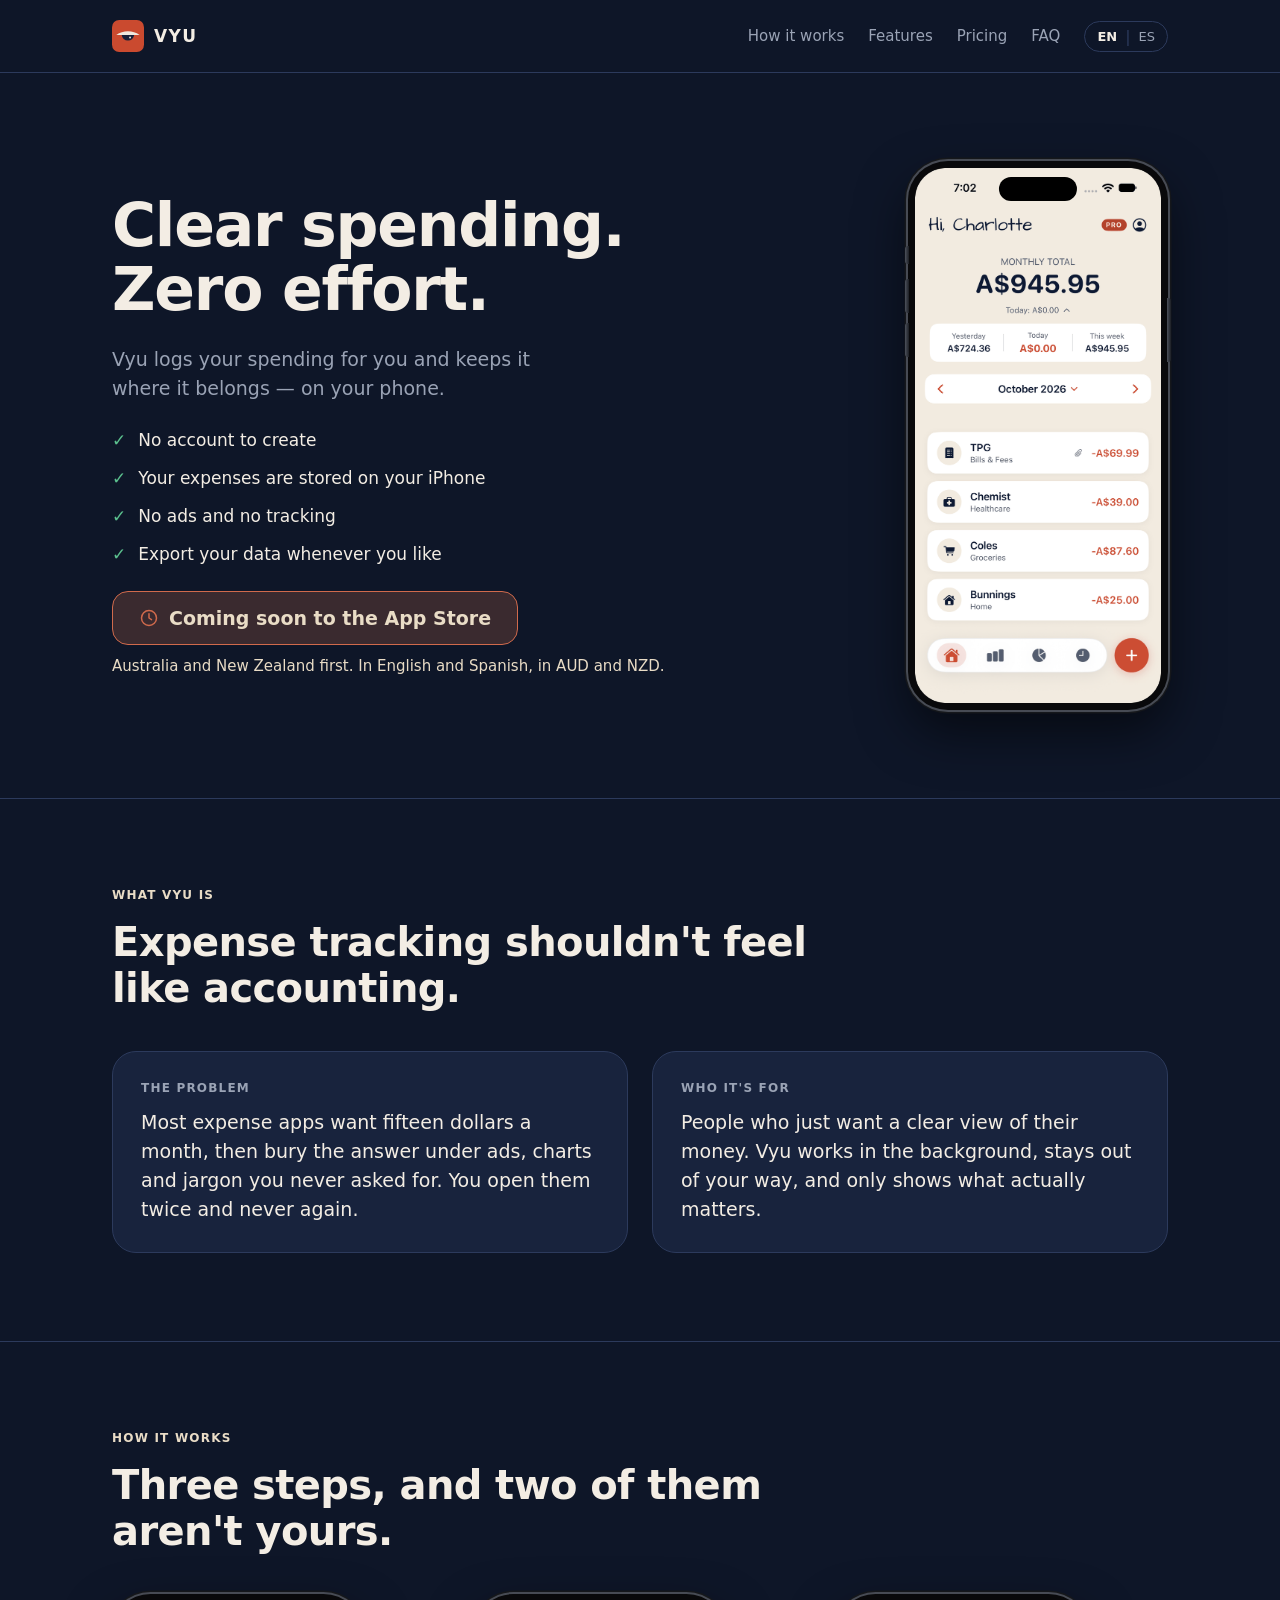
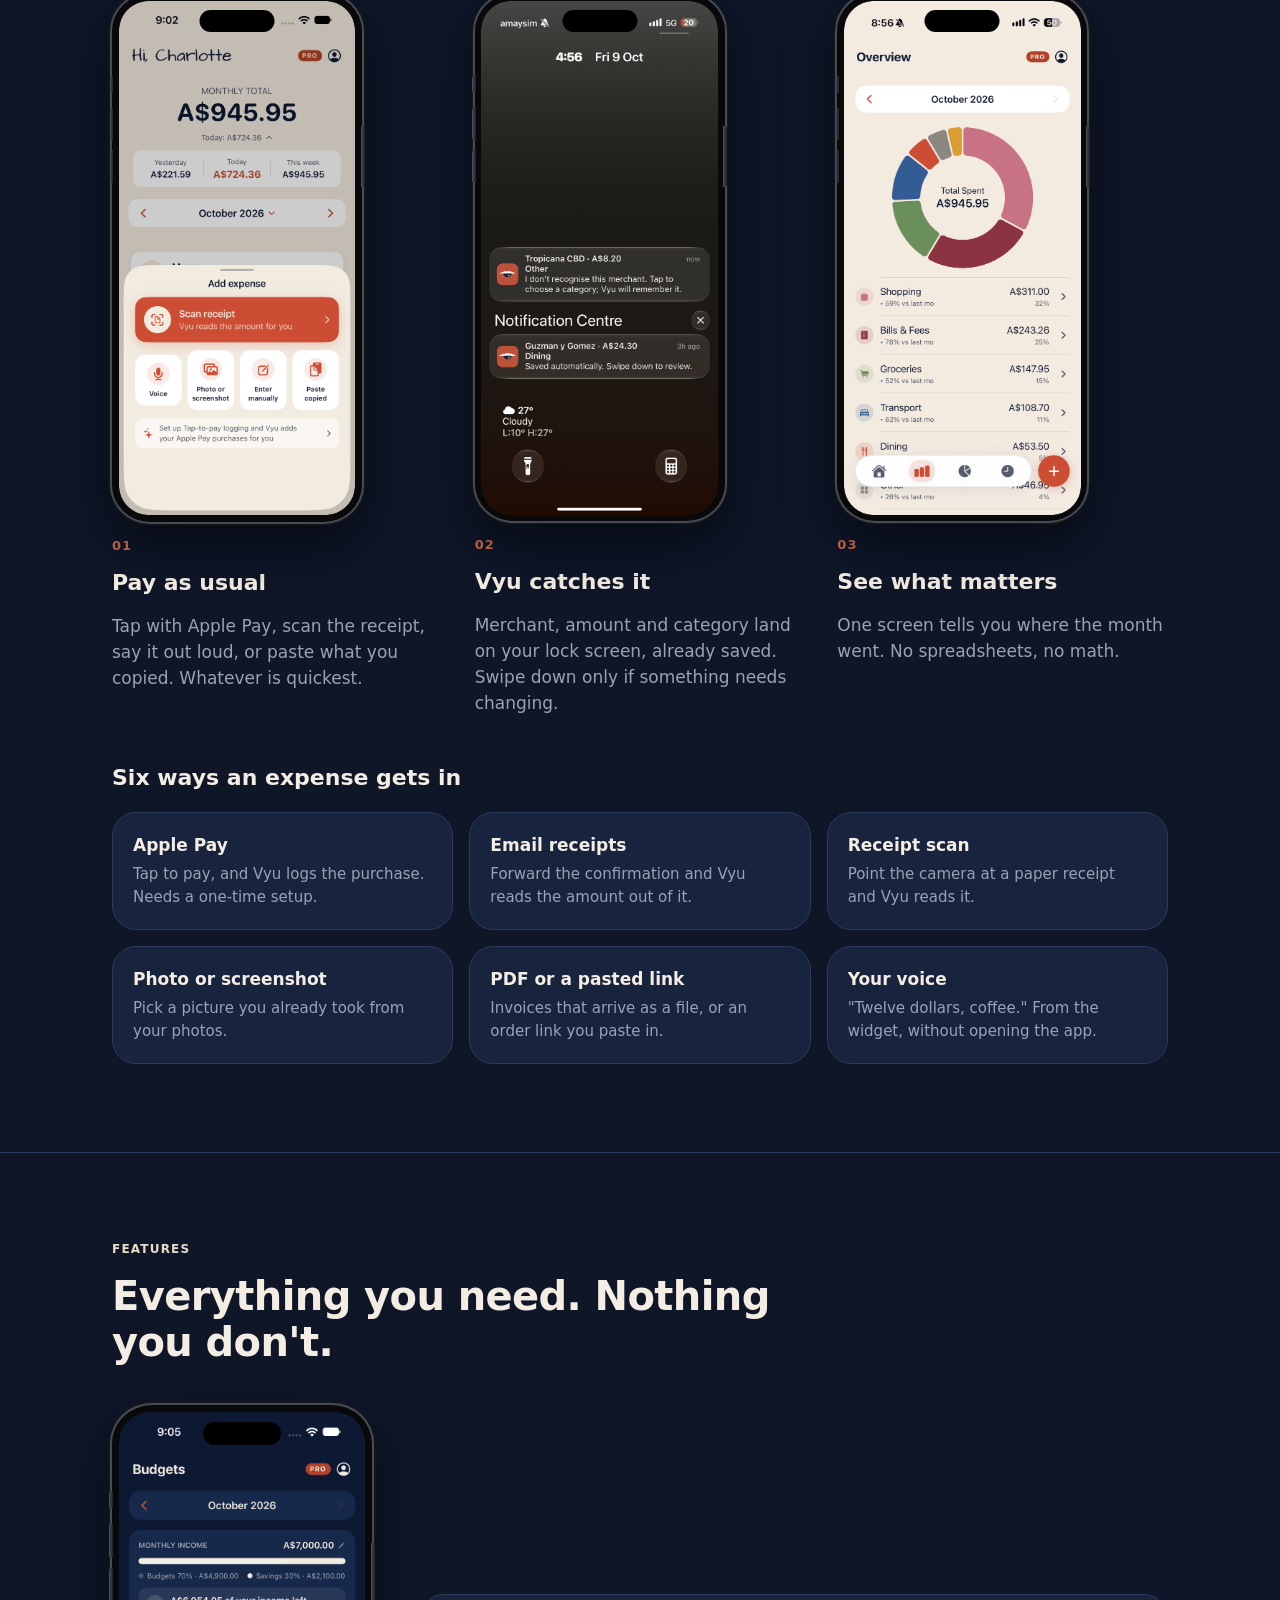
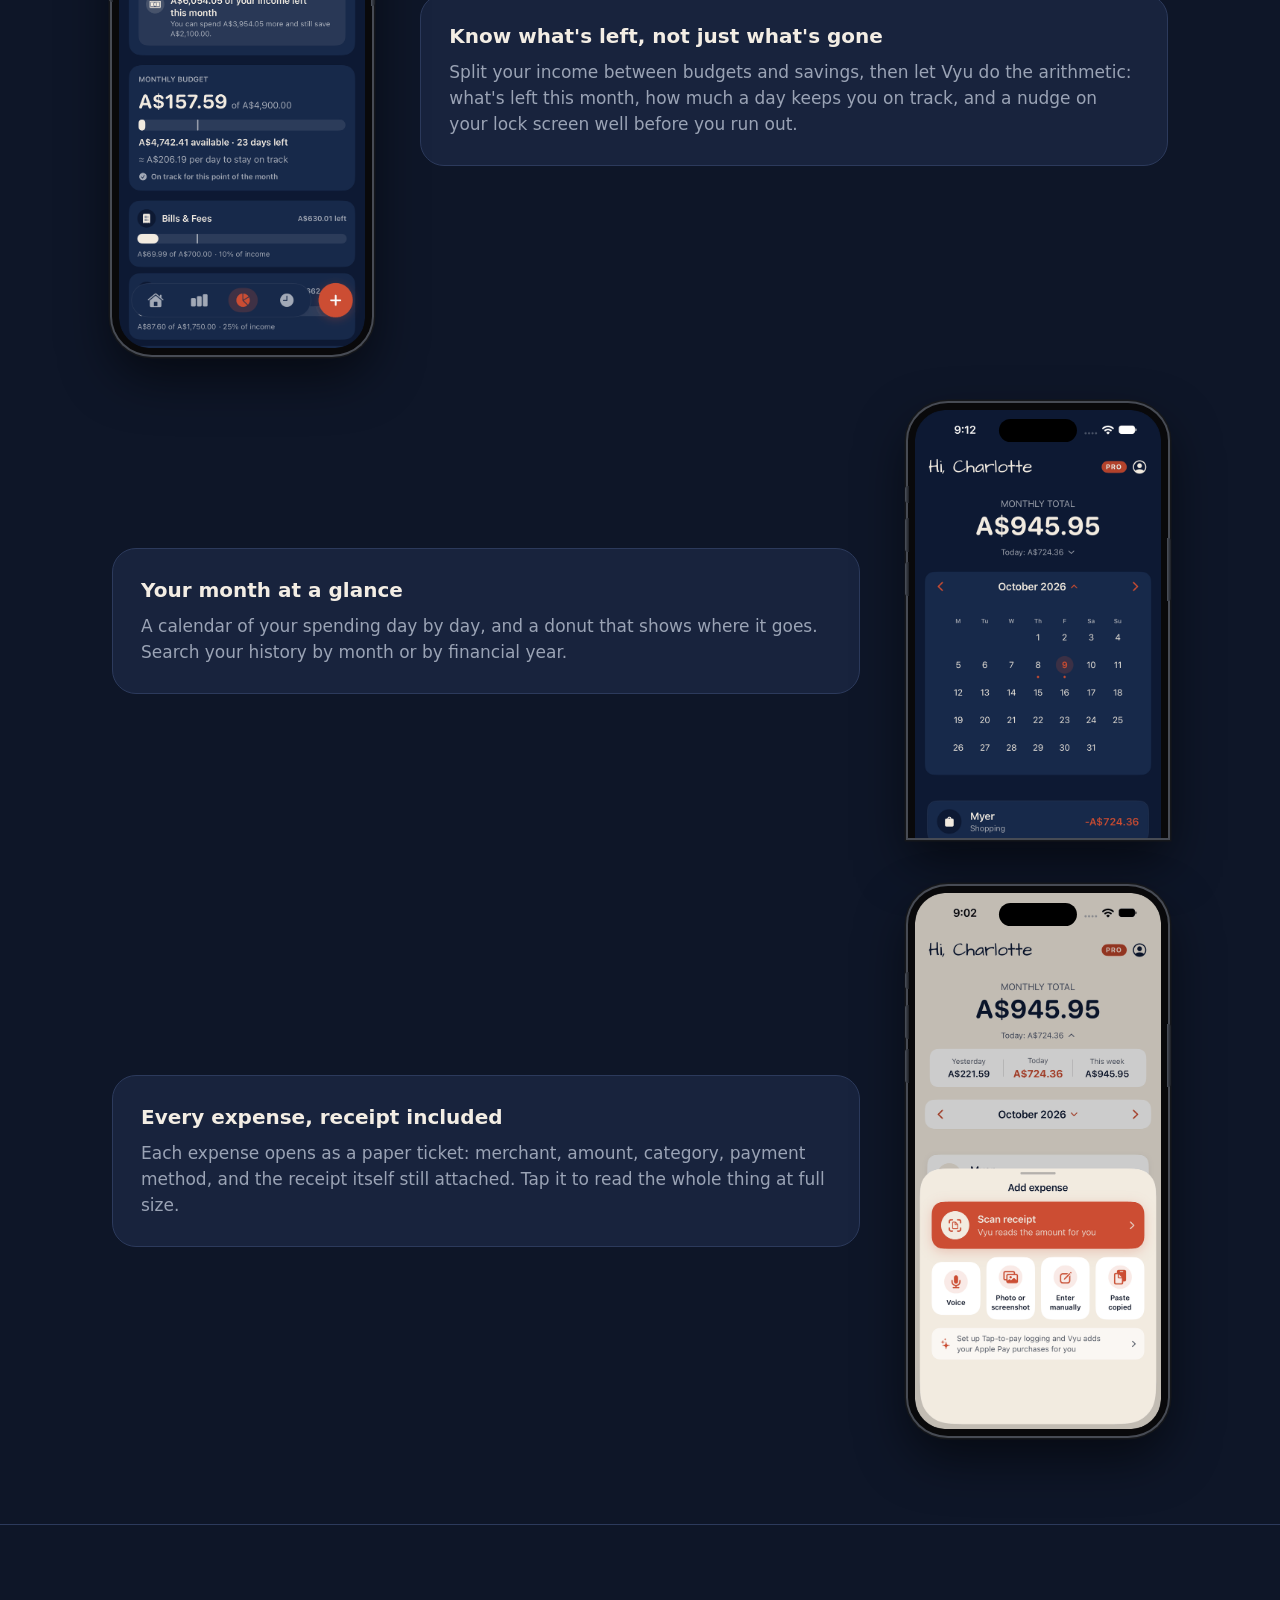
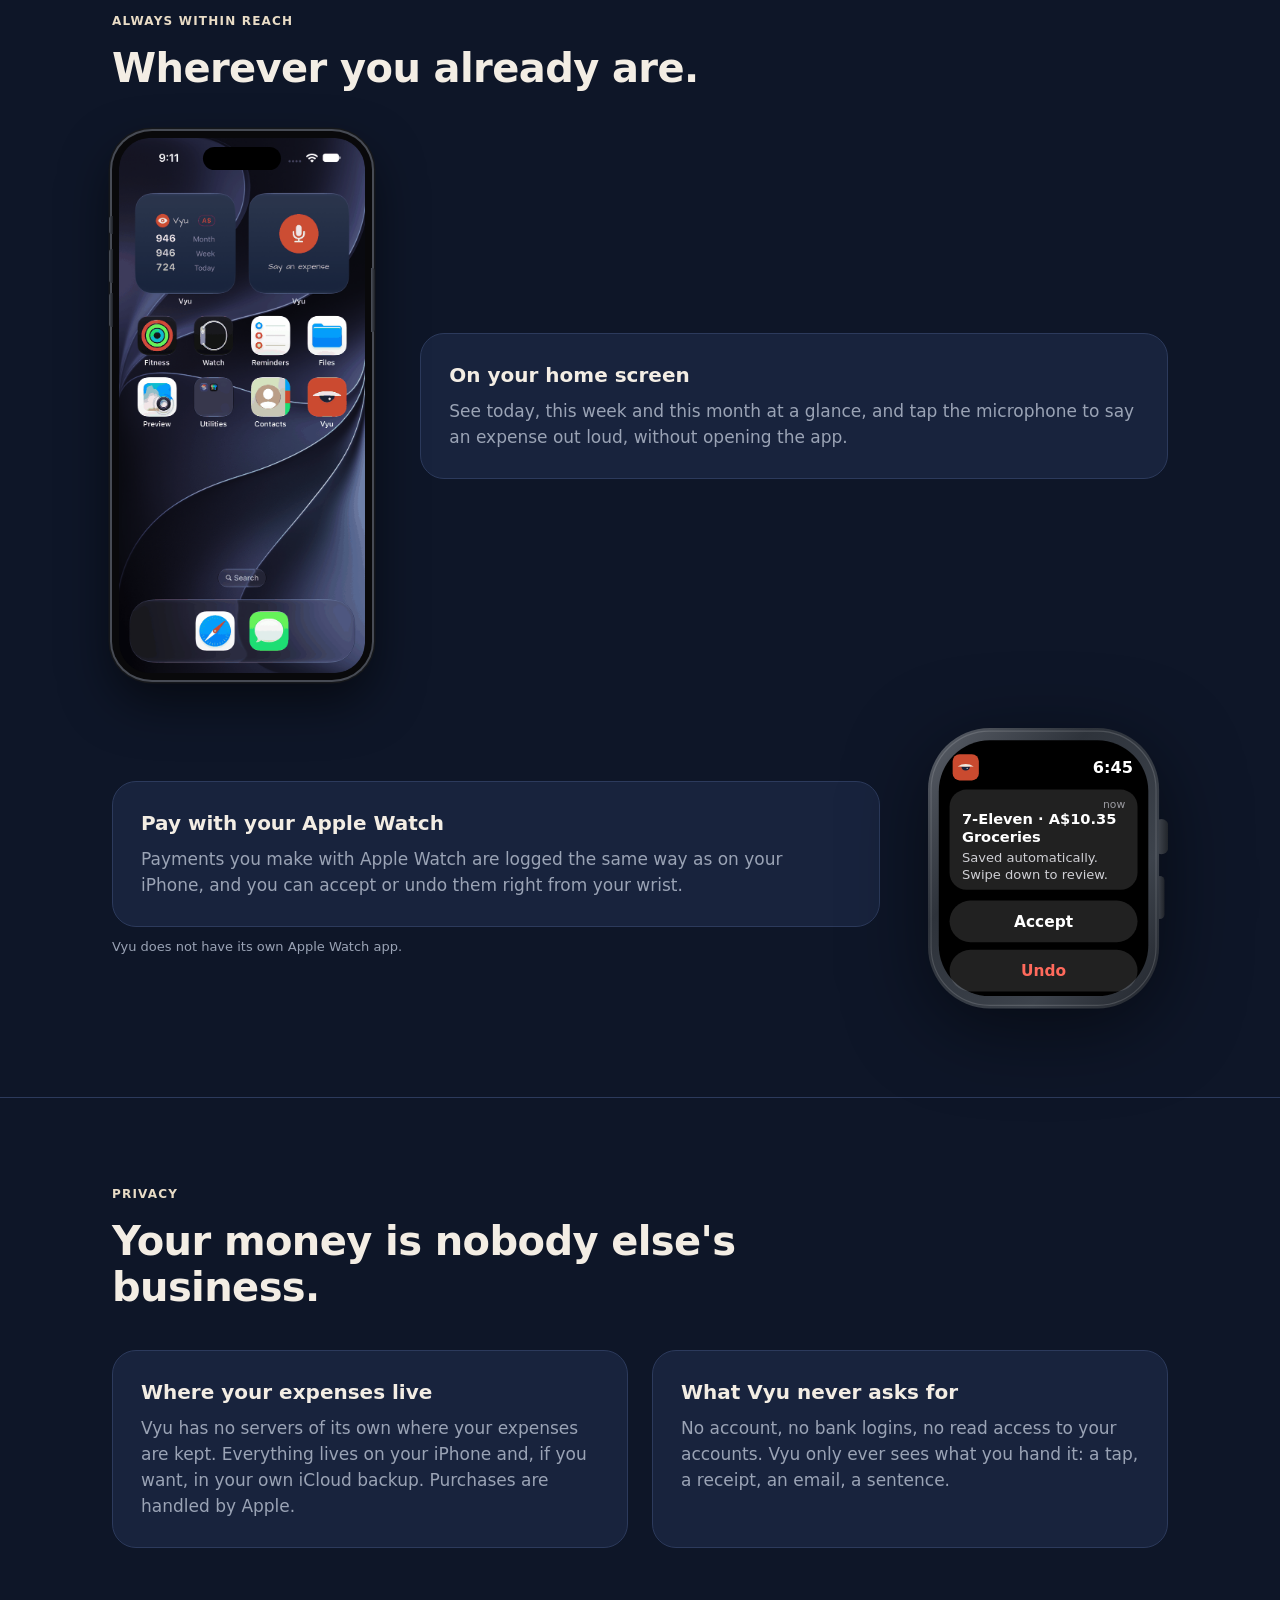
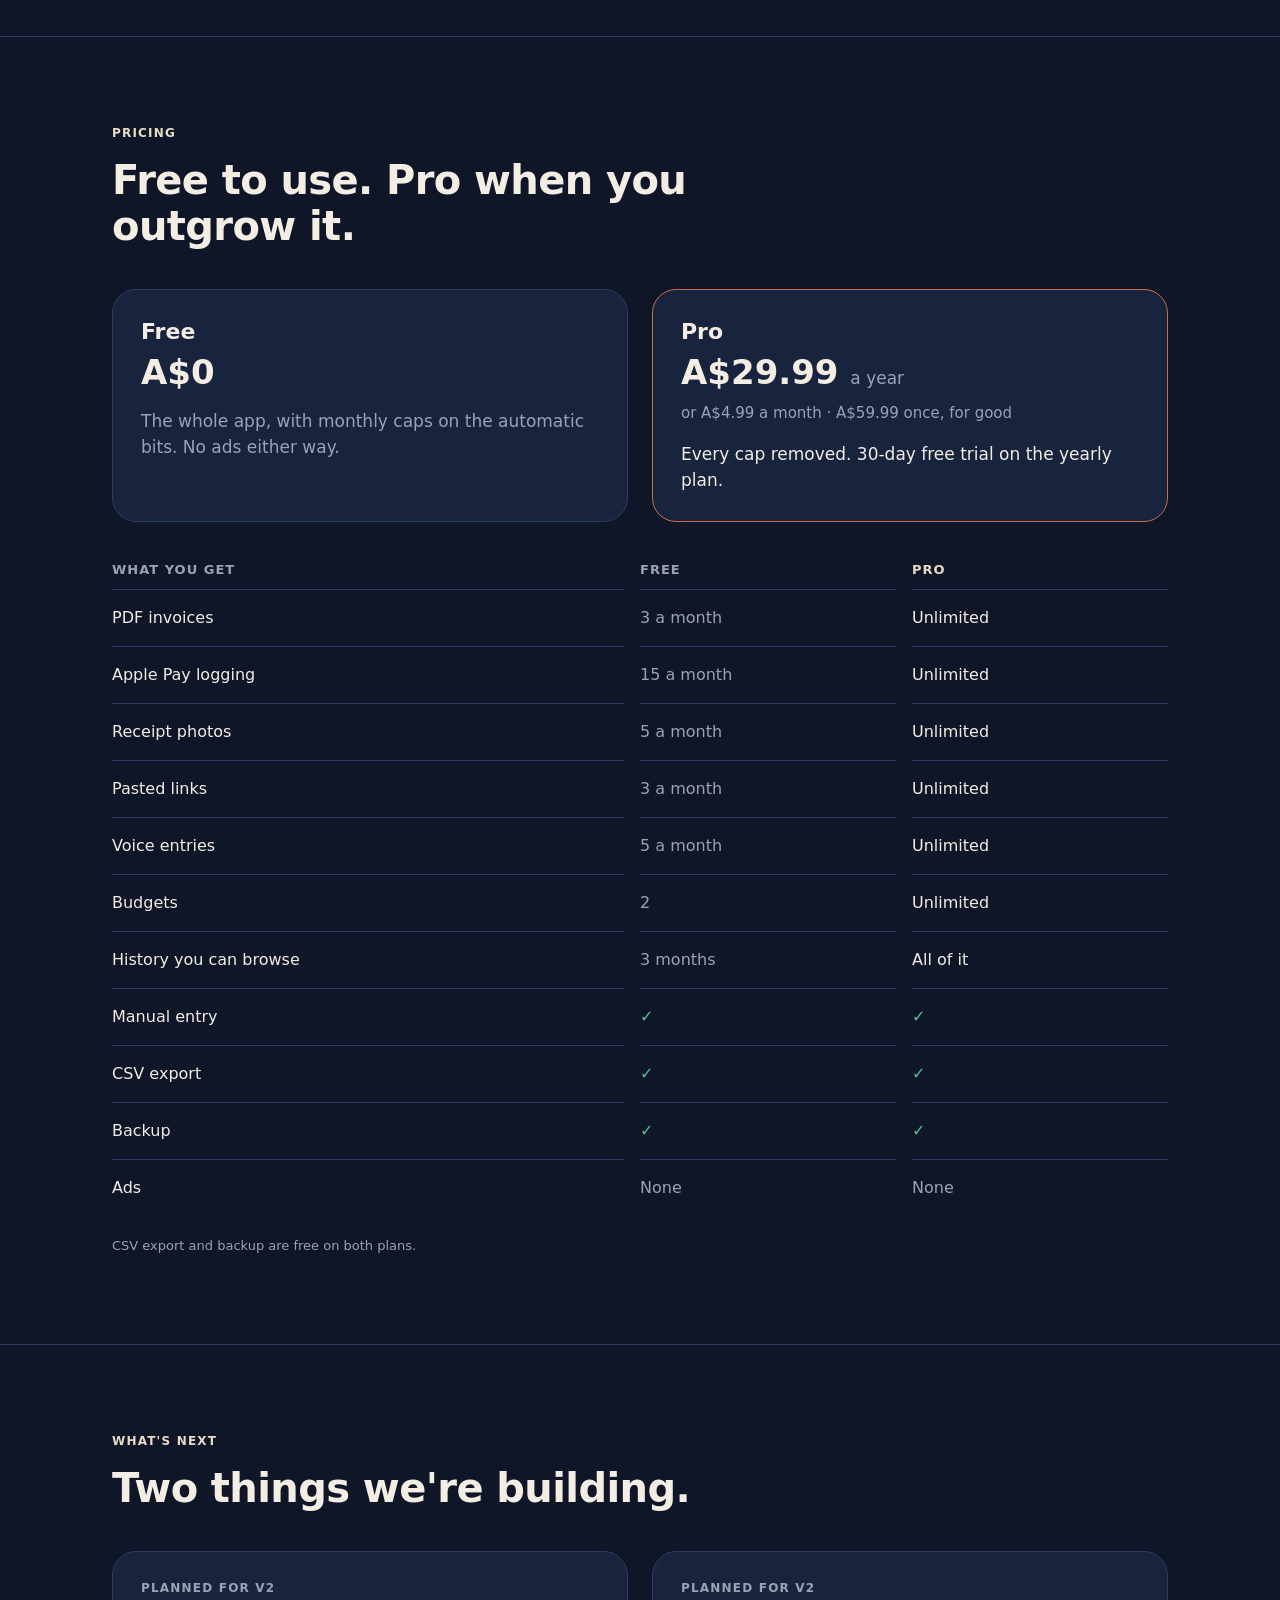
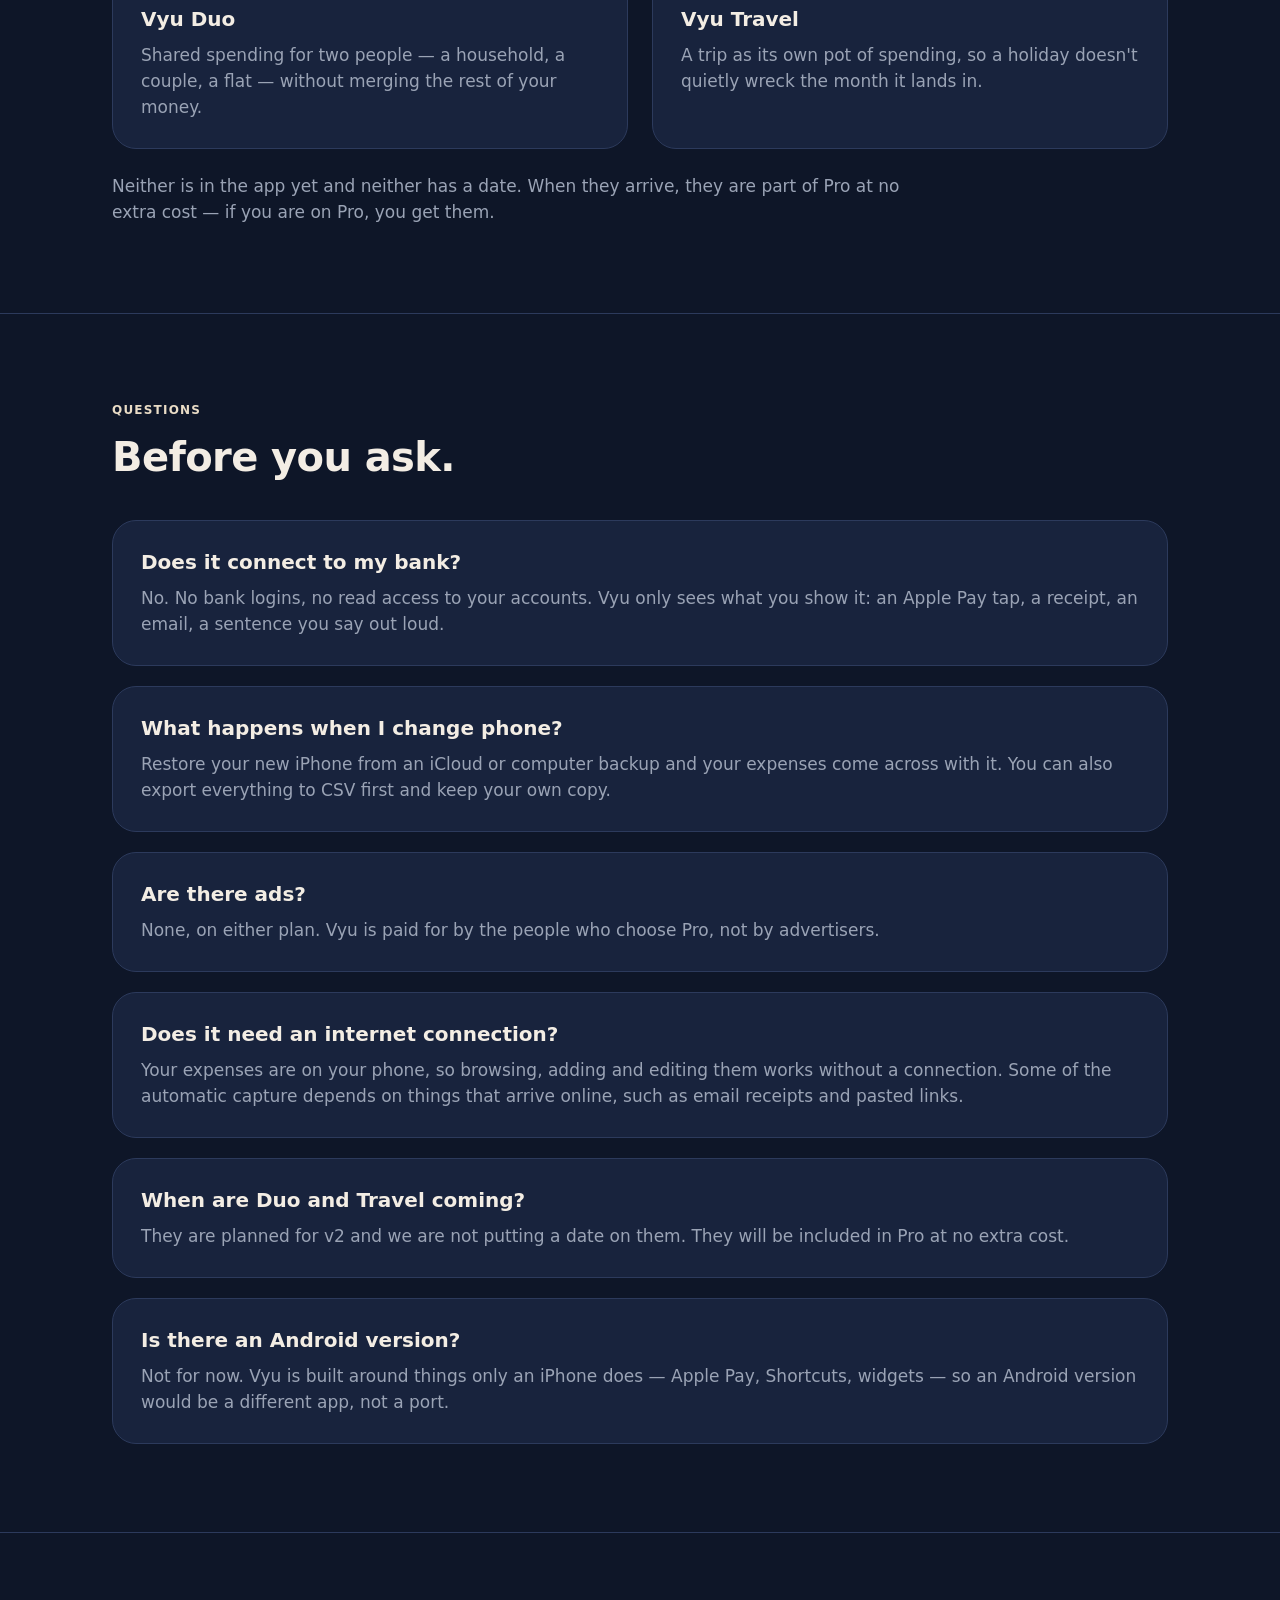
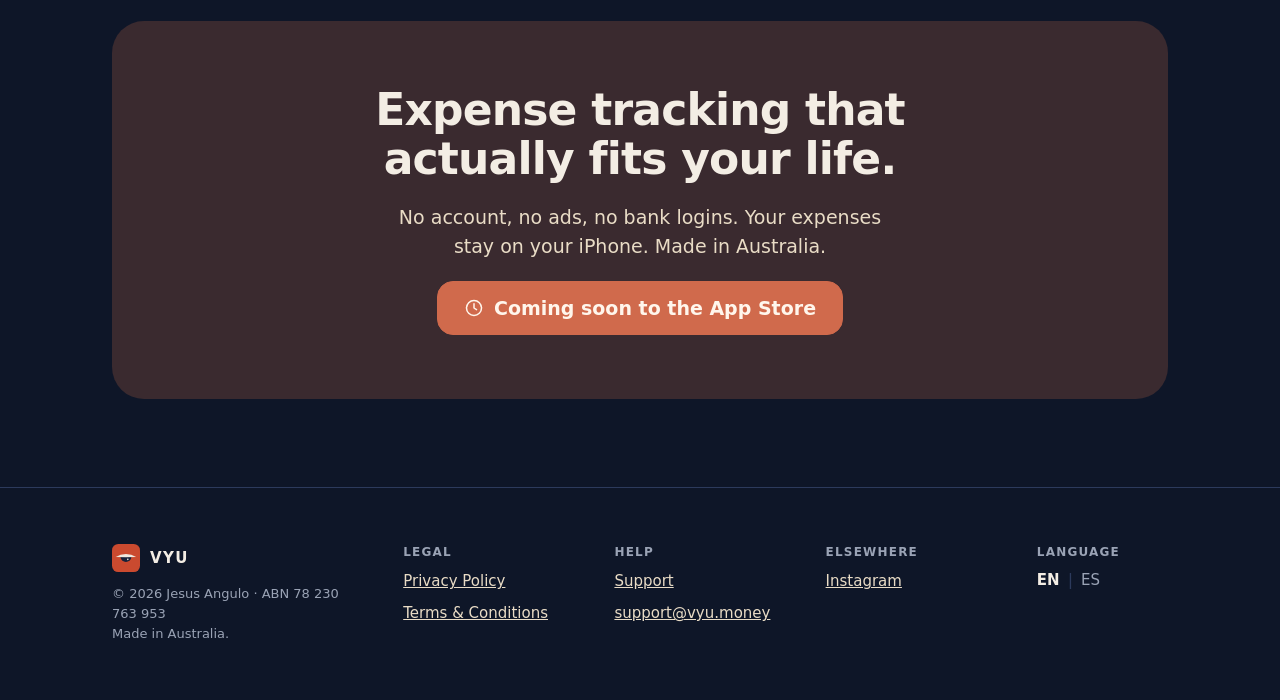
==== commit c80de4ad: "Update index.html" ====
--- a/index.html
+++ b/index.html
@@ -3,7 +3,7 @@
 <head>
 <meta charset="utf-8">
 <meta name="viewport" content="width=device-width, initial-scale=1">
-<title>Vyu — Expense tracker for iPhone</title>
+<title>Vyu — Expense Tracker</title>
 <meta name="description" content="Vyu logs your spending for you and keeps it on your phone. No account, no ads, no bank logins. Australia and New Zealand first.">
 <link rel="icon" href="/favicon.ico" sizes="any">
 <link rel="icon" href="/icon.svg" type="image/svg+xml">
@@ -12,7 +12,7 @@
 <meta name="theme-color" content="#0e1628">
 <meta property="og:type" content="website">
 <meta property="og:site_name" content="Vyu">
-<meta property="og:title" content="Vyu — Expense tracker for iPhone">
+<meta property="og:title" content="Vyu — Expense Tracker">
 <meta property="og:description" content="Vyu logs your spending for you and keeps it on your phone. No account, no ads, no bank logins. Australia and New Zealand first.">
 <meta property="og:url" content="https://vyu.money/">
 <!-- og-image.png todavía no existe en el repo. 1200x630, hecha alrededor de la captura del hero. -->
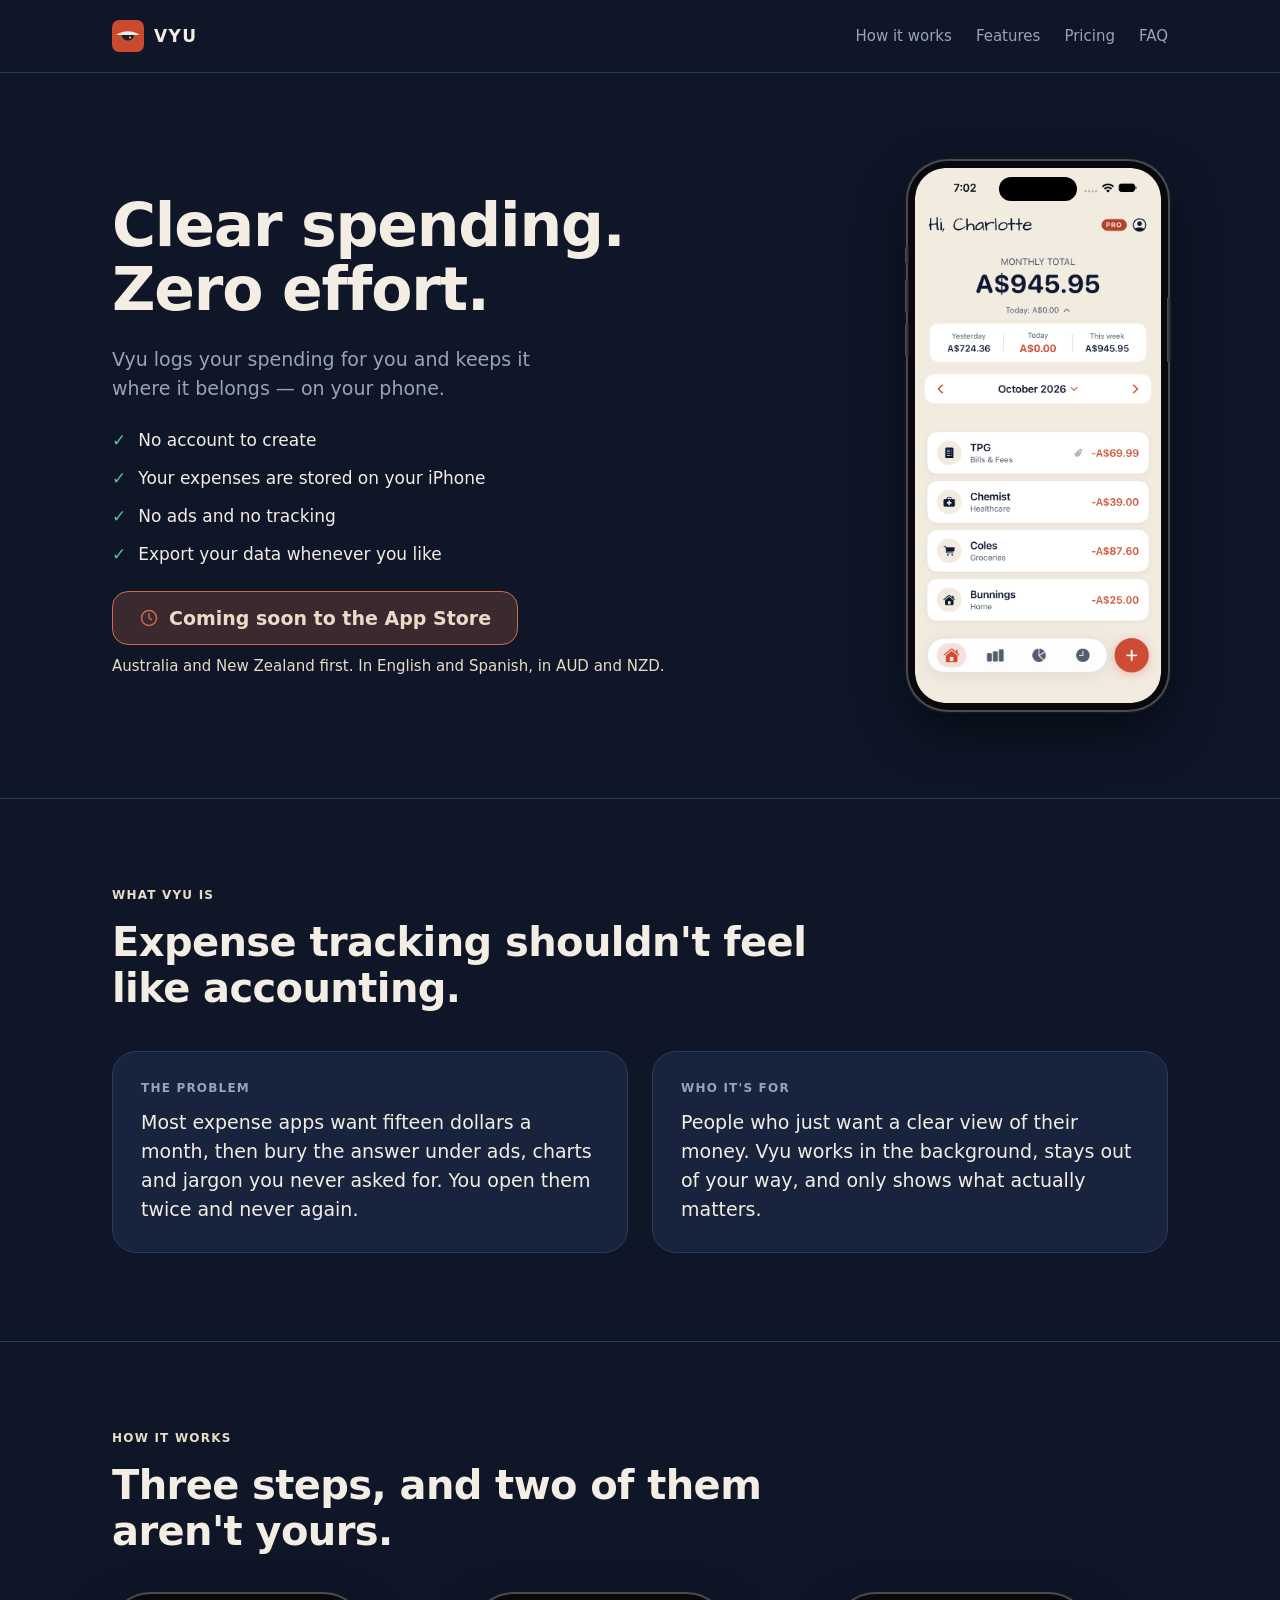
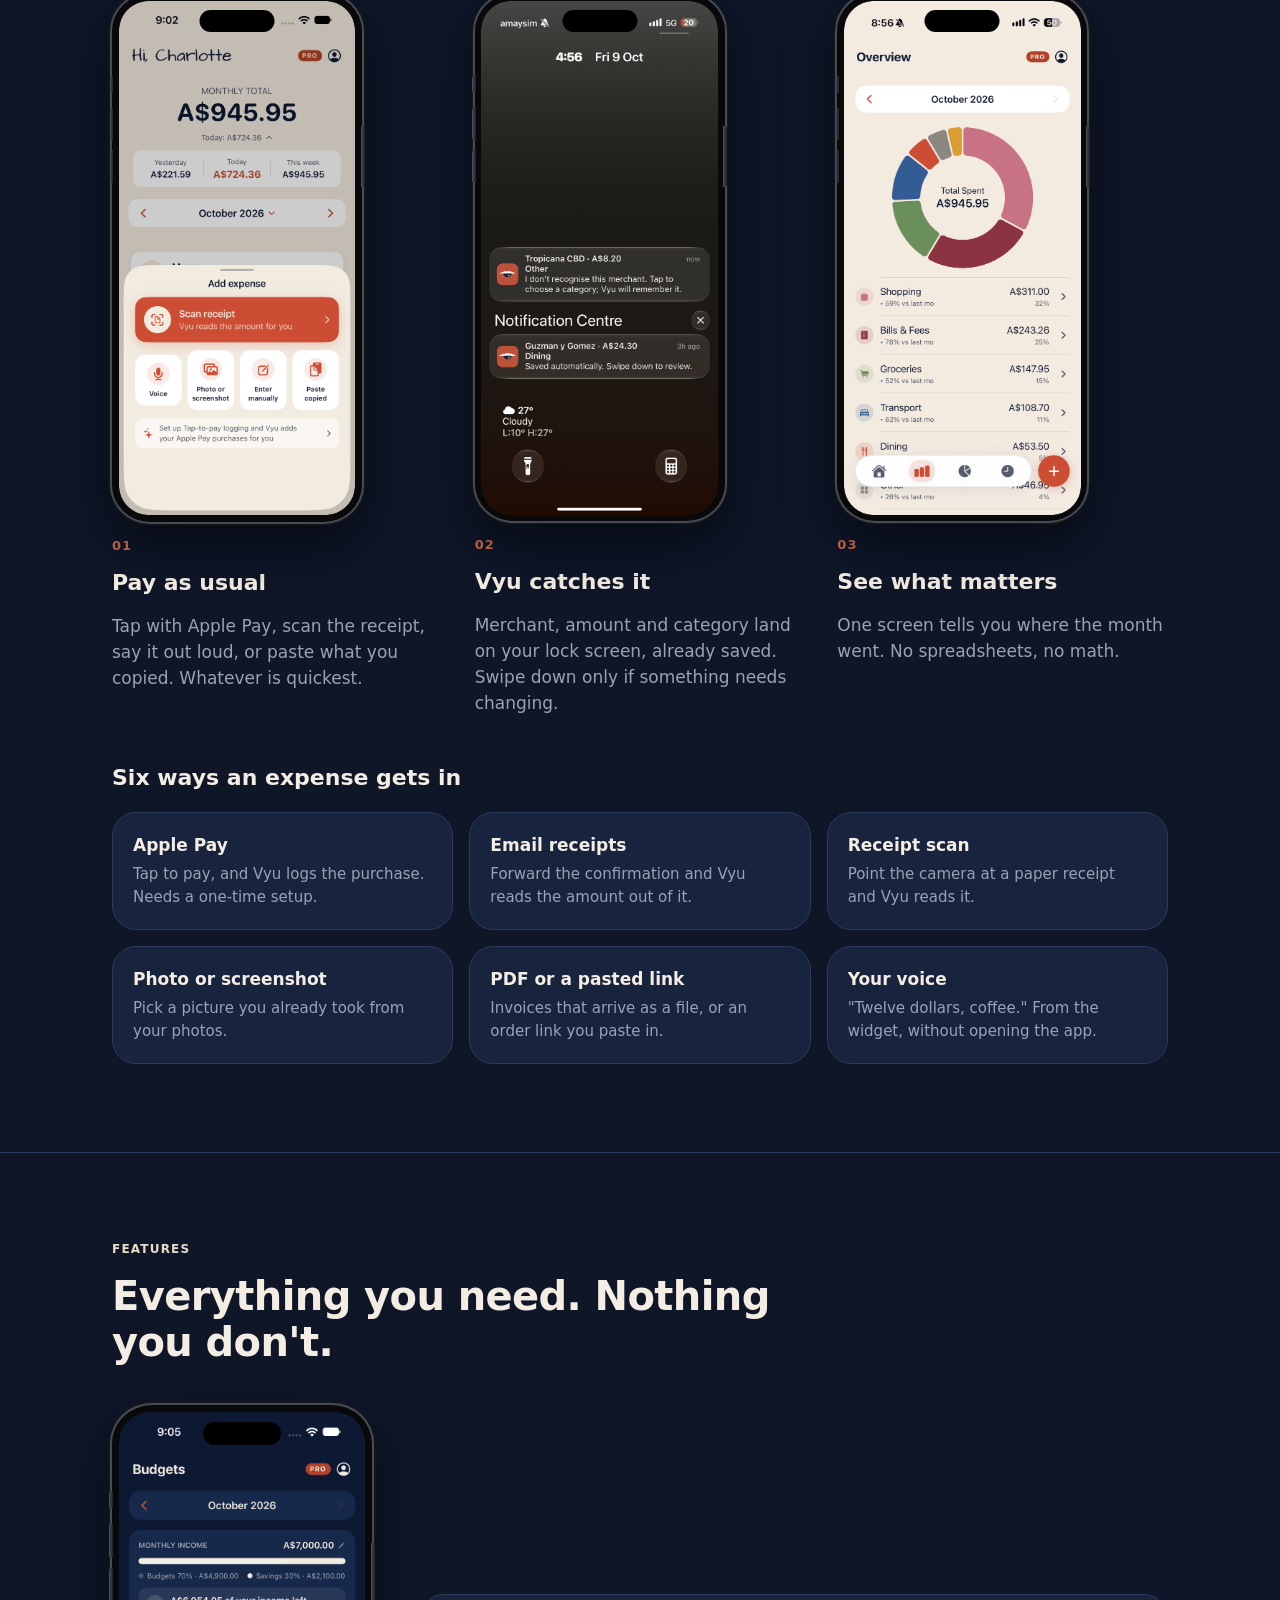
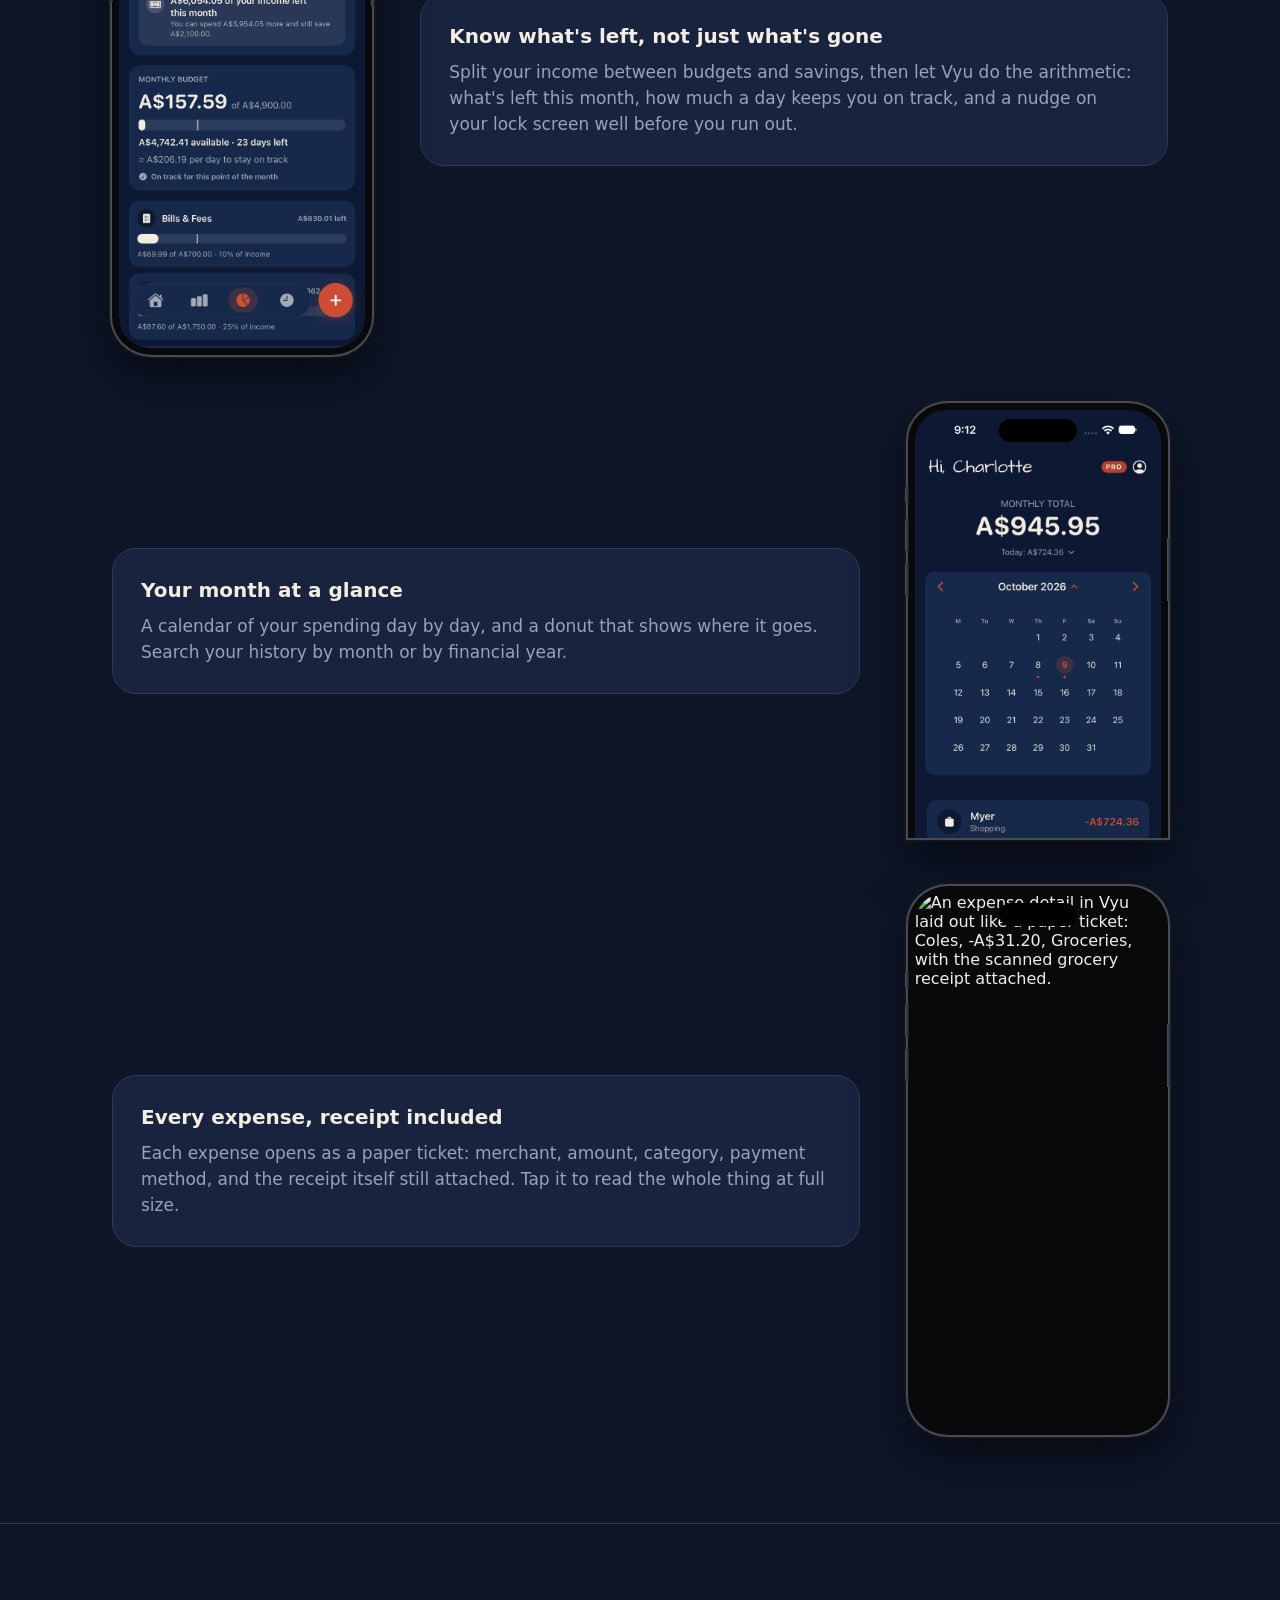
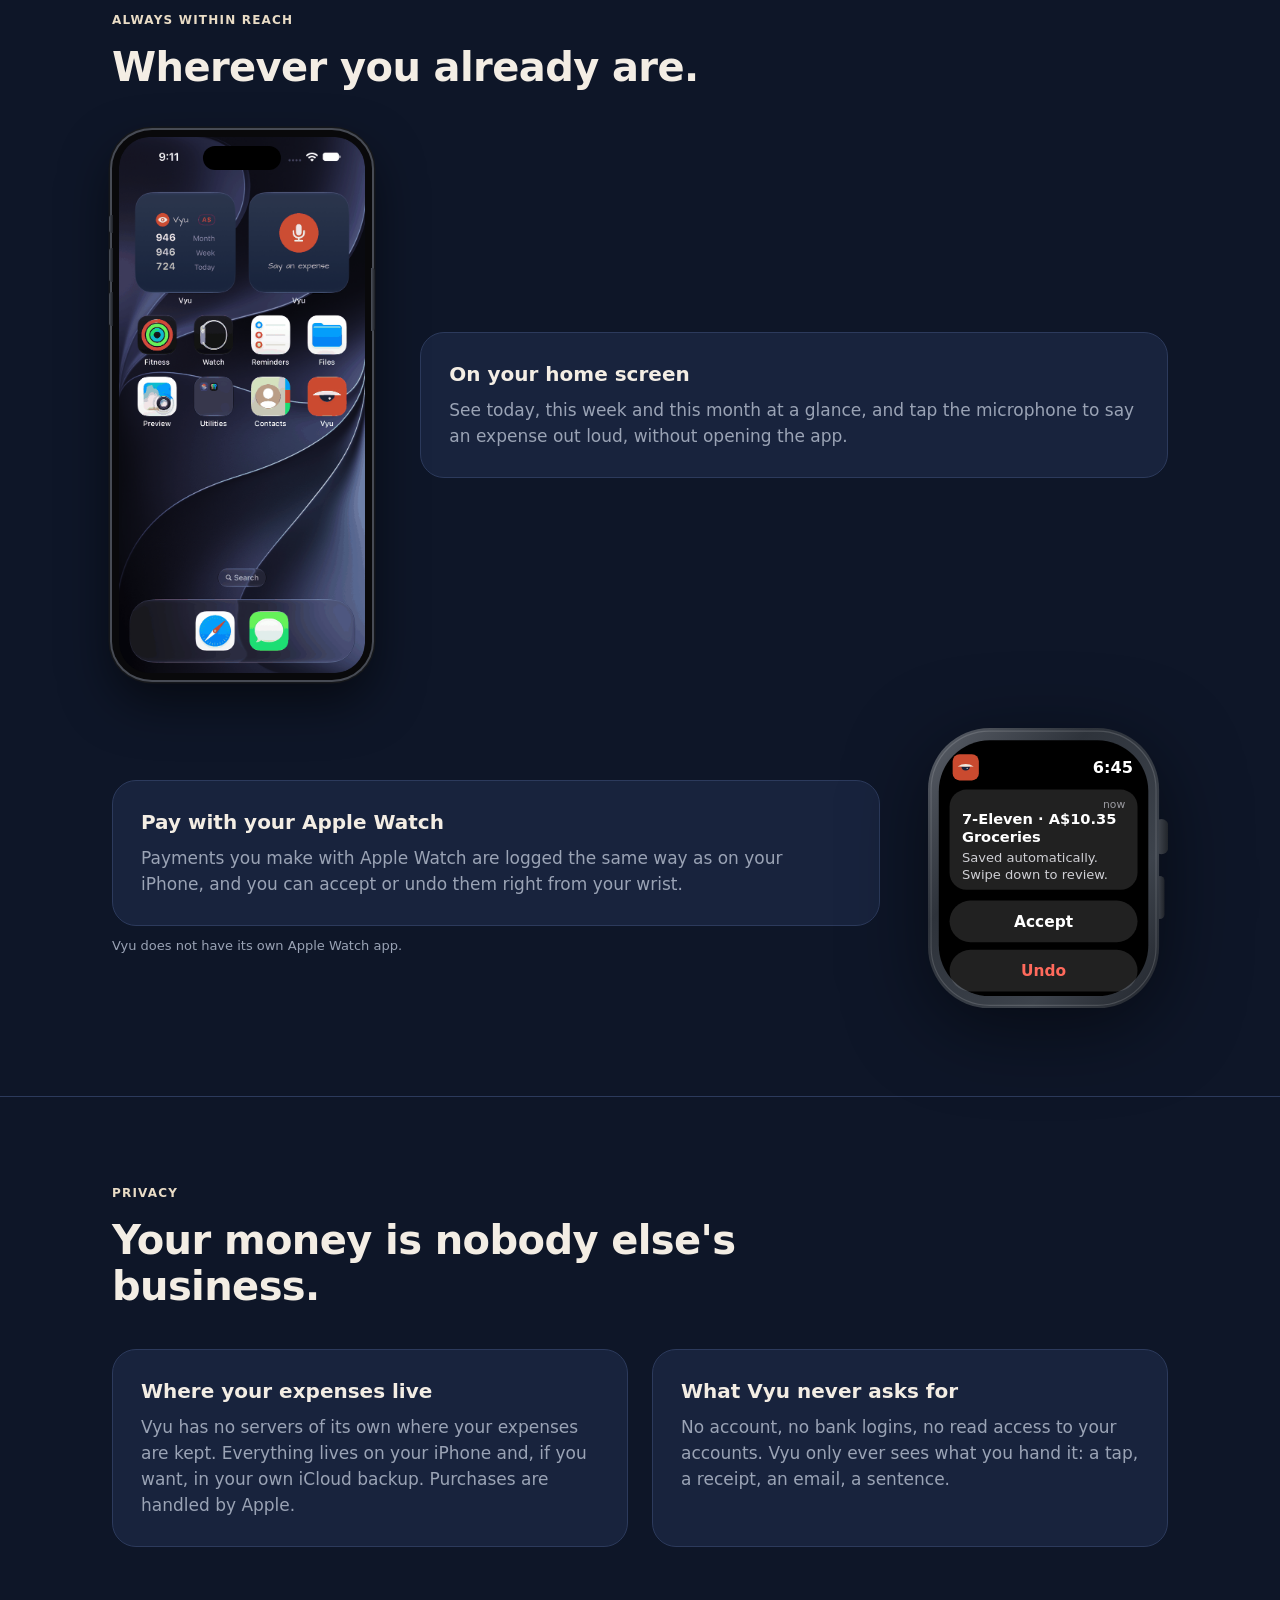
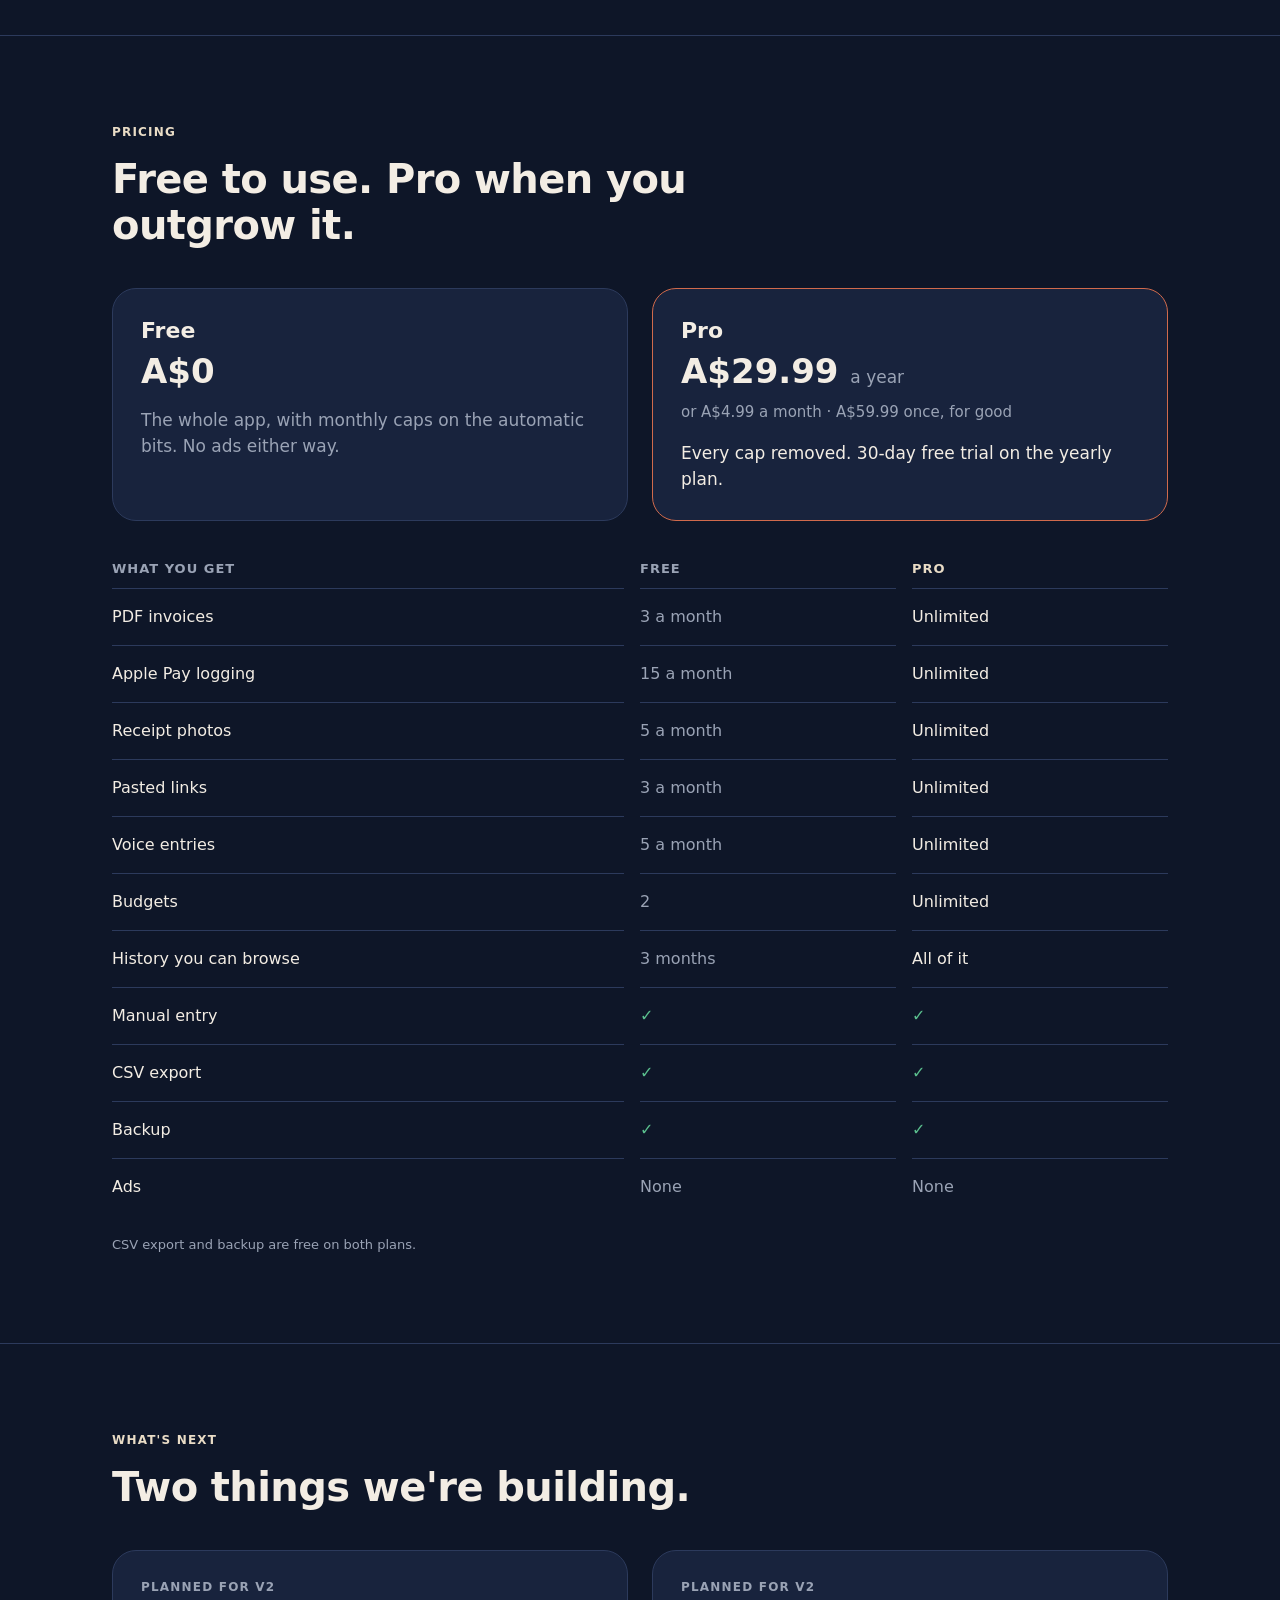
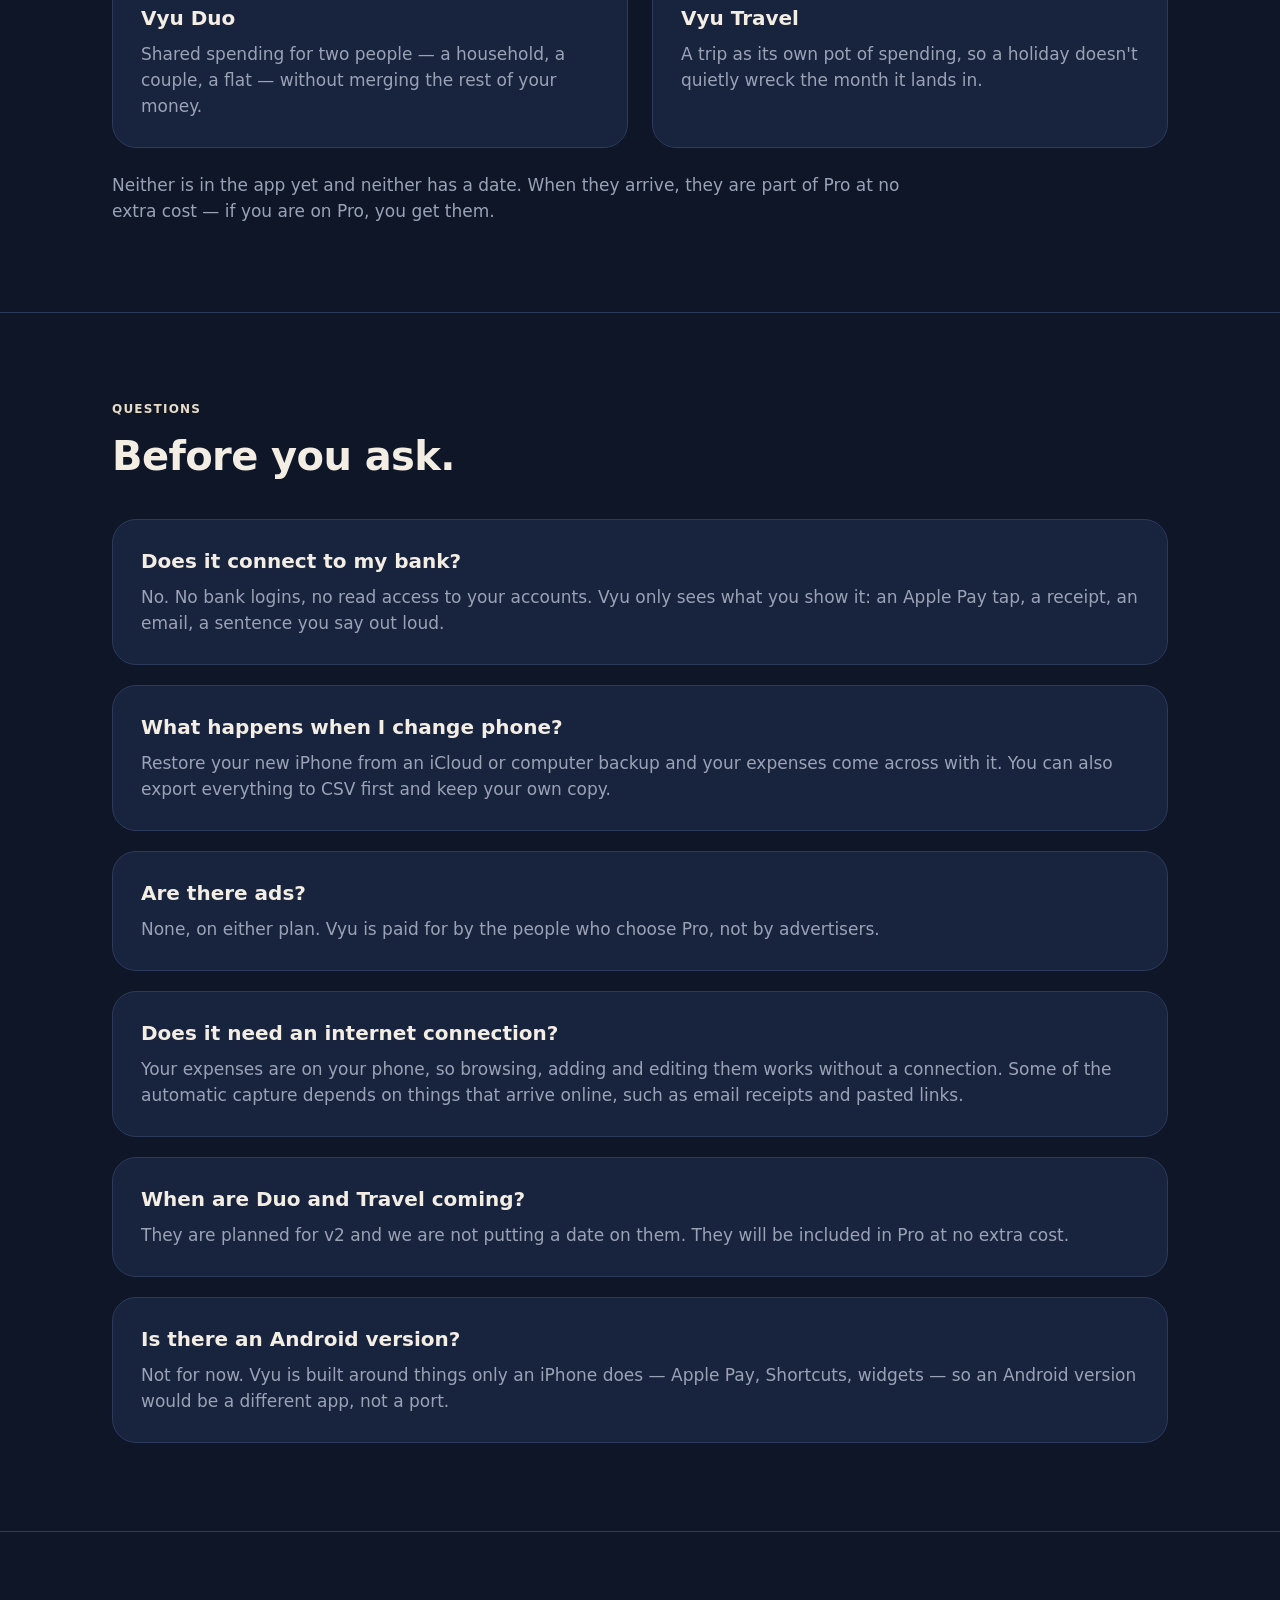
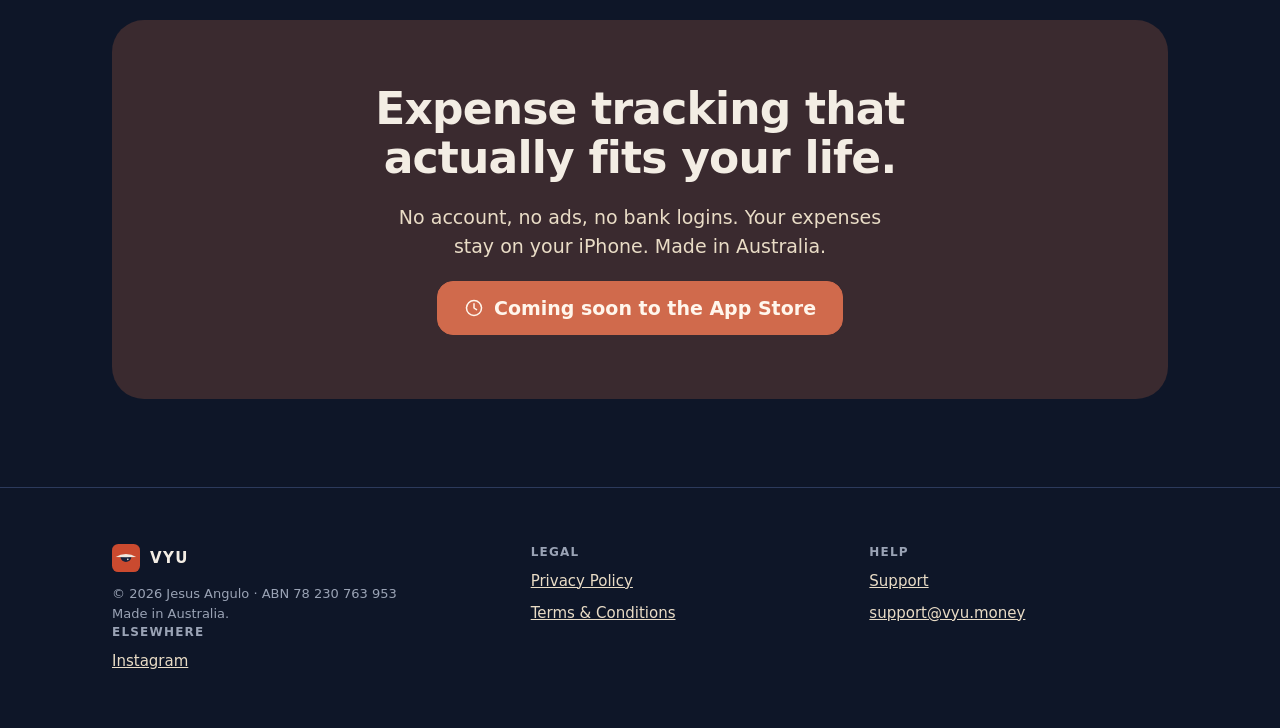
==== commit b96c0ad5: "Add files via upload" ====
--- a/index.html
+++ b/index.html
@@ -21,7 +21,6 @@
 <meta property="og:image:height" content="630">
 <meta property="og:image:alt" content="The Vyu dashboard on an iPhone, showing a monthly spending total above a list of recent expenses.">
 <meta property="og:locale" content="en_AU">
-<meta property="og:locale:alternate" content="es_ES">
 <meta name="twitter:card" content="summary_large_image">
 <style>
 *, *::before, *::after { box-sizing: border-box; }
@@ -96,12 +95,7 @@
       <a class="navlink" href="#features" data-i18n="nav.features">Features</a>
       <a class="navlink" href="#pricing" data-i18n="nav.pricing">Pricing</a>
       <a class="navlink" href="#faq" data-i18n="nav.faq">FAQ</a>
-      <span style="display: flex; align-items: center; gap: 8px; border: 1px solid #2c3a5c; border-radius: 999px; padding: 5px 12px">
-        <a href="#" data-lang-switch="en" style="font-size: 13px; font-weight: 700; color: #f3ede4; text-decoration: none">EN</a>
-        <span aria-hidden="true" style="color: #2c3a5c">|</span>
-        <a href="#" data-lang-switch="es" style="font-size: 13px; font-weight: 500; color: #9aa3b5; text-decoration: none">ES</a>
-      </span>
-    </div>
+      </div>
   </div>
 </nav>
 
@@ -225,13 +219,12 @@
       <div style="flex: 1 1 260px; max-width: 290px"><span class="device device--cut"><i class="btns"></i><img class="phone" src="./assets/calendar.png" width="660" height="1148" loading="lazy" data-i18n-attr="alt:features.glance.alt" alt="Vyu in dark mode, showing the October calendar with spending marked on individual days."><i class="island"></i></span></div>
     </div>
 
-    <!-- CAMBIAR: captura del detalle de gasto con recibo en AUD. De momento se repite la hoja de "Pay as usual". -->
     <div class="row" style="margin-bottom: 0">
       <div style="flex: 999 1 420px; min-width: 0" class="card">
         <h3 data-i18n="features.ticket.title" style="margin: 0 0 10px; font-size: 20px; line-height: 26px; font-weight: 600; color: #f3ede4">Every expense, receipt included</h3>
         <p data-i18n="features.ticket.body" style="margin: 0; font-size: 17px; line-height: 26px; color: #9aa3b5">Each expense opens as a paper ticket: merchant, amount, category, payment method, and the receipt itself still attached. Tap it to read the whole thing at full size.</p>
       </div>
-      <div style="flex: 1 1 260px; max-width: 290px"><span class="device"><i class="btns"></i><img class="phone" src="./assets/add-expense.png" width="660" height="1435" loading="lazy" data-i18n-attr="alt:how.s1.alt" alt="The Add expense sheet in Vyu, offering Scan receipt, Voice, Photo or screenshot, Enter manually and Paste copied."><i class="island"></i></span></div>
+      <div style="flex: 1 1 260px; max-width: 290px"><span class="device"><i class="btns"></i><img class="phone" src="./assets/ticket.png" width="660" height="1433" loading="lazy" alt="An expense detail in Vyu laid out like a paper ticket: Coles, -A$31.20, Groceries, with the scanned grocery receipt attached."><i class="island"></i></span></div>
     </div>
   </div>
 </section>
@@ -475,23 +468,13 @@
         <a href="/support.html" data-i18n="footer.support" style="font-size: 15px; line-height: 22px">Support</a>
         <a href="mailto:support@vyu.money" style="font-size: 15px; line-height: 22px">support@vyu.money</a>
       </div>
+      </div>
       <div style="flex: 1 1 160px; display: flex; flex-direction: column; gap: 10px">
-        <span class="eyebrow" data-i18n="footer.elsewhere" style="color: #9aa3b5">Elsewhere</span>
-        <!-- TODO: URL real de Instagram -->
-        <a href="https://www.instagram.com/" rel="me noopener" style="font-size: 15px; line-height: 22px">Instagram</a>
-      </div>
-      <div style="flex: 1 1 120px; display: flex; flex-direction: column; gap: 10px">
-        <span class="eyebrow" data-i18n="footer.language" style="color: #9aa3b5">Language</span>
-        <span style="display: flex; align-items: center; gap: 8px">
-          <a href="#" data-lang-switch="en" style="font-size: 15px; font-weight: 700; color: #f3ede4; text-decoration: none">EN</a>
-          <span aria-hidden="true" style="color: #2c3a5c">|</span>
-          <a href="#" data-lang-switch="es" style="font-size: 15px; color: #9aa3b5; text-decoration: none">ES</a>
-        </span>
-      </div>
-    </div>
+        <span class="eyebrow" style="color: #9aa3b5">Elsewhere</span>
+        <a href="https://www.instagram.com/heyvyu/" rel="me noopener" style="font-size: 15px; line-height: 22px">Instagram</a>
+      </div>
   </div>
 </footer>
 
-<script src="/lang.js" defer></script>
 </body>
 </html>
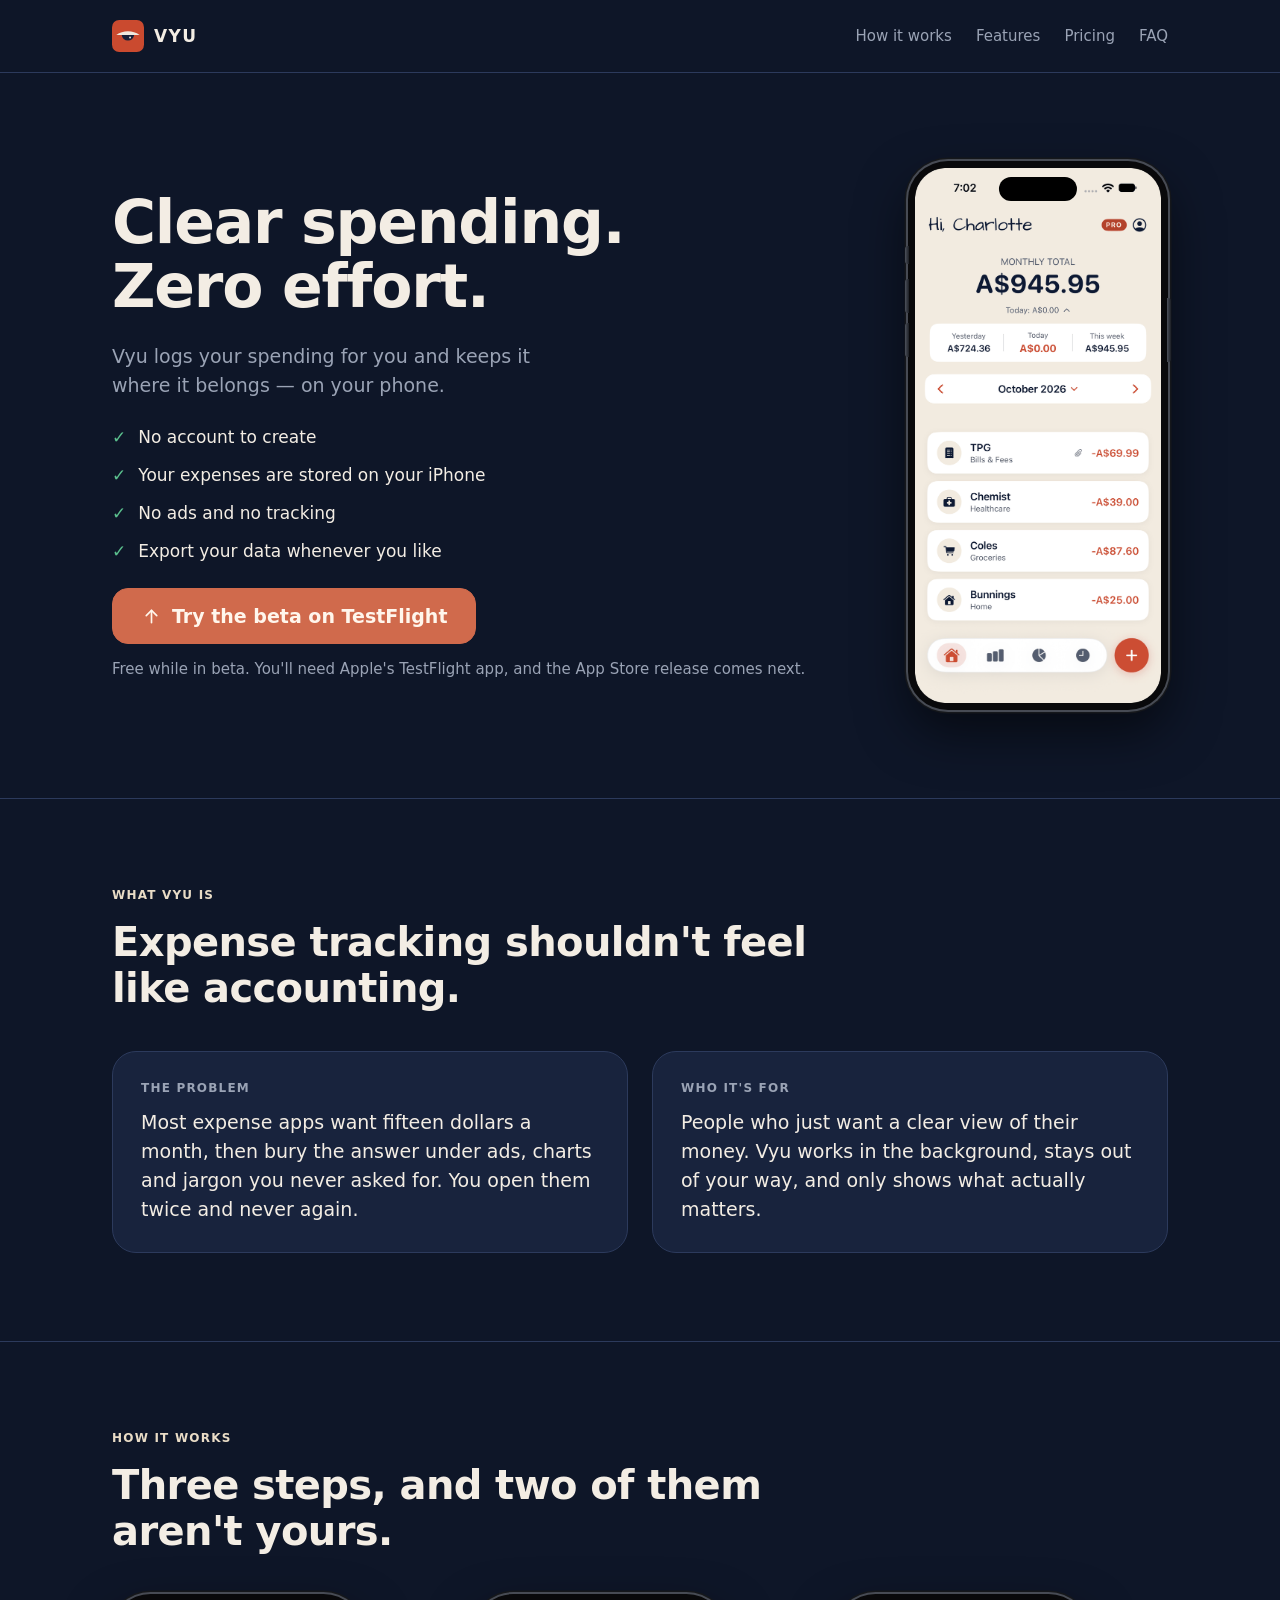
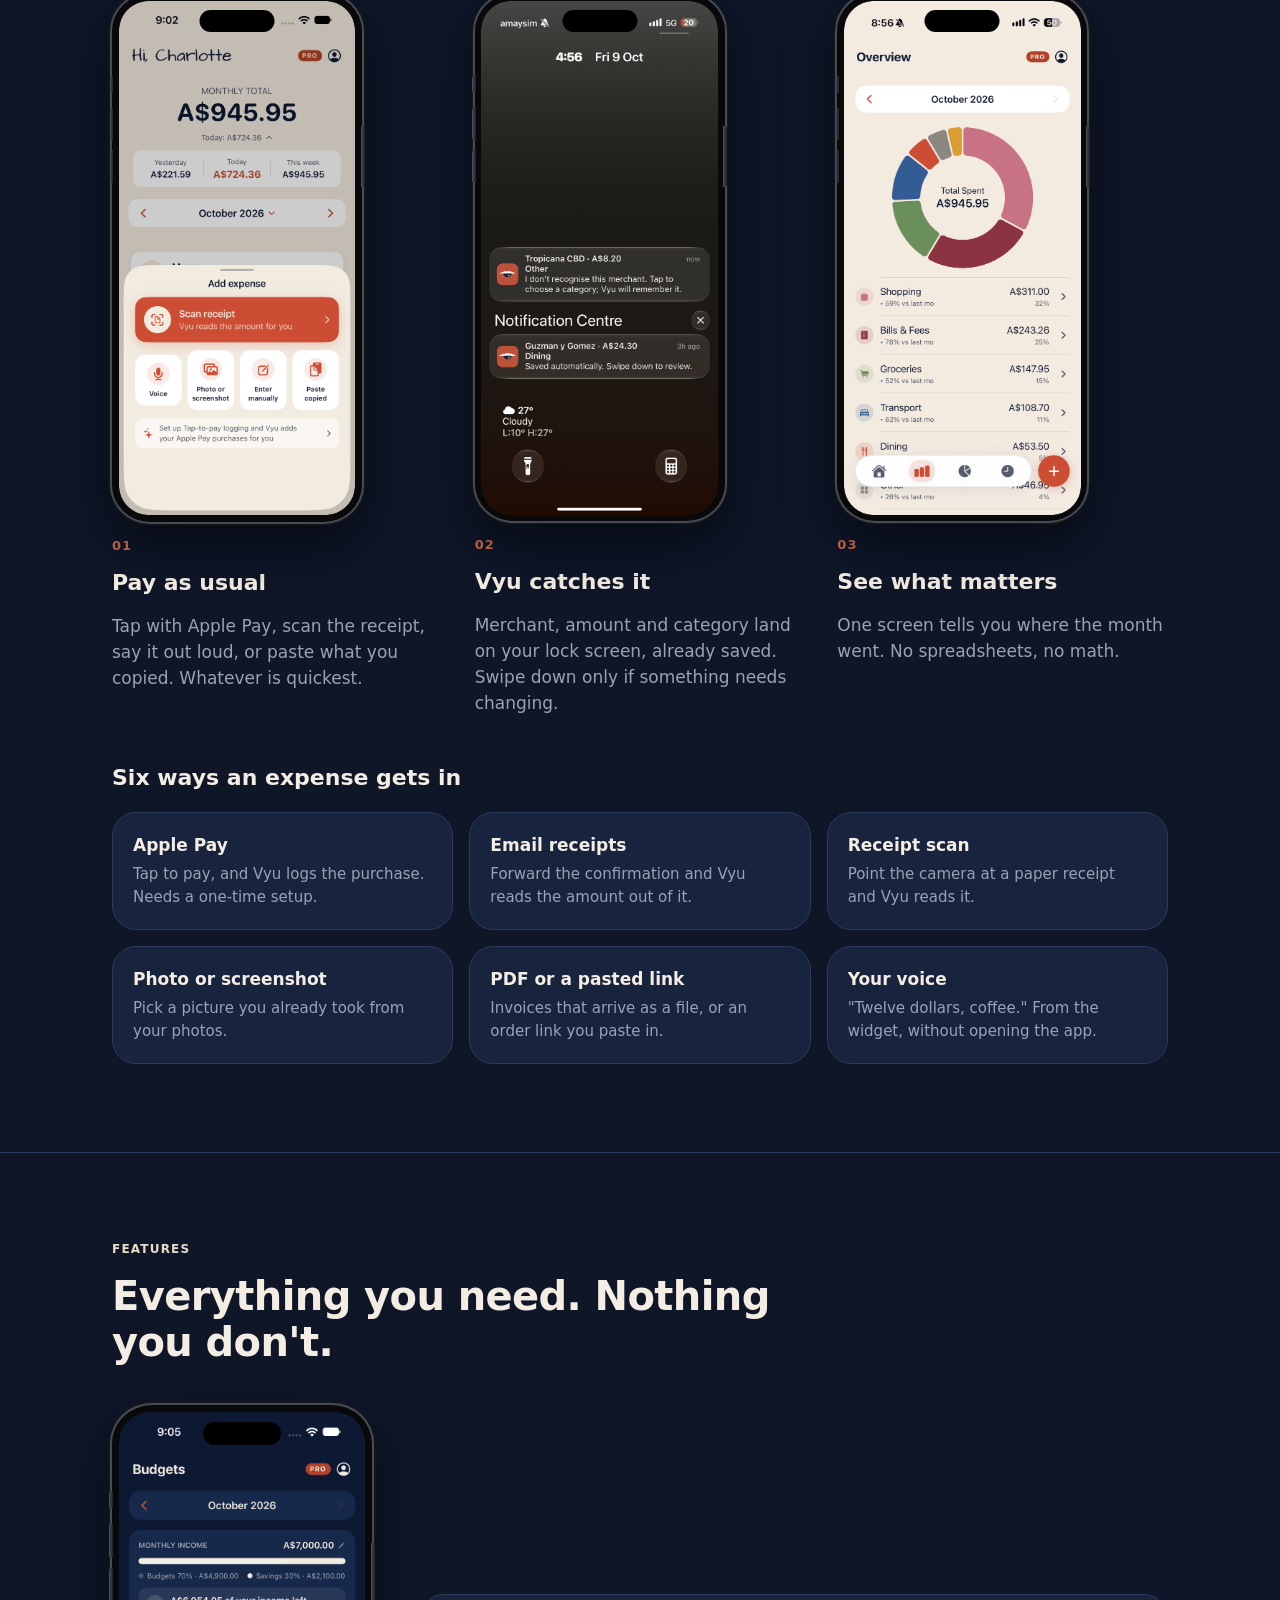
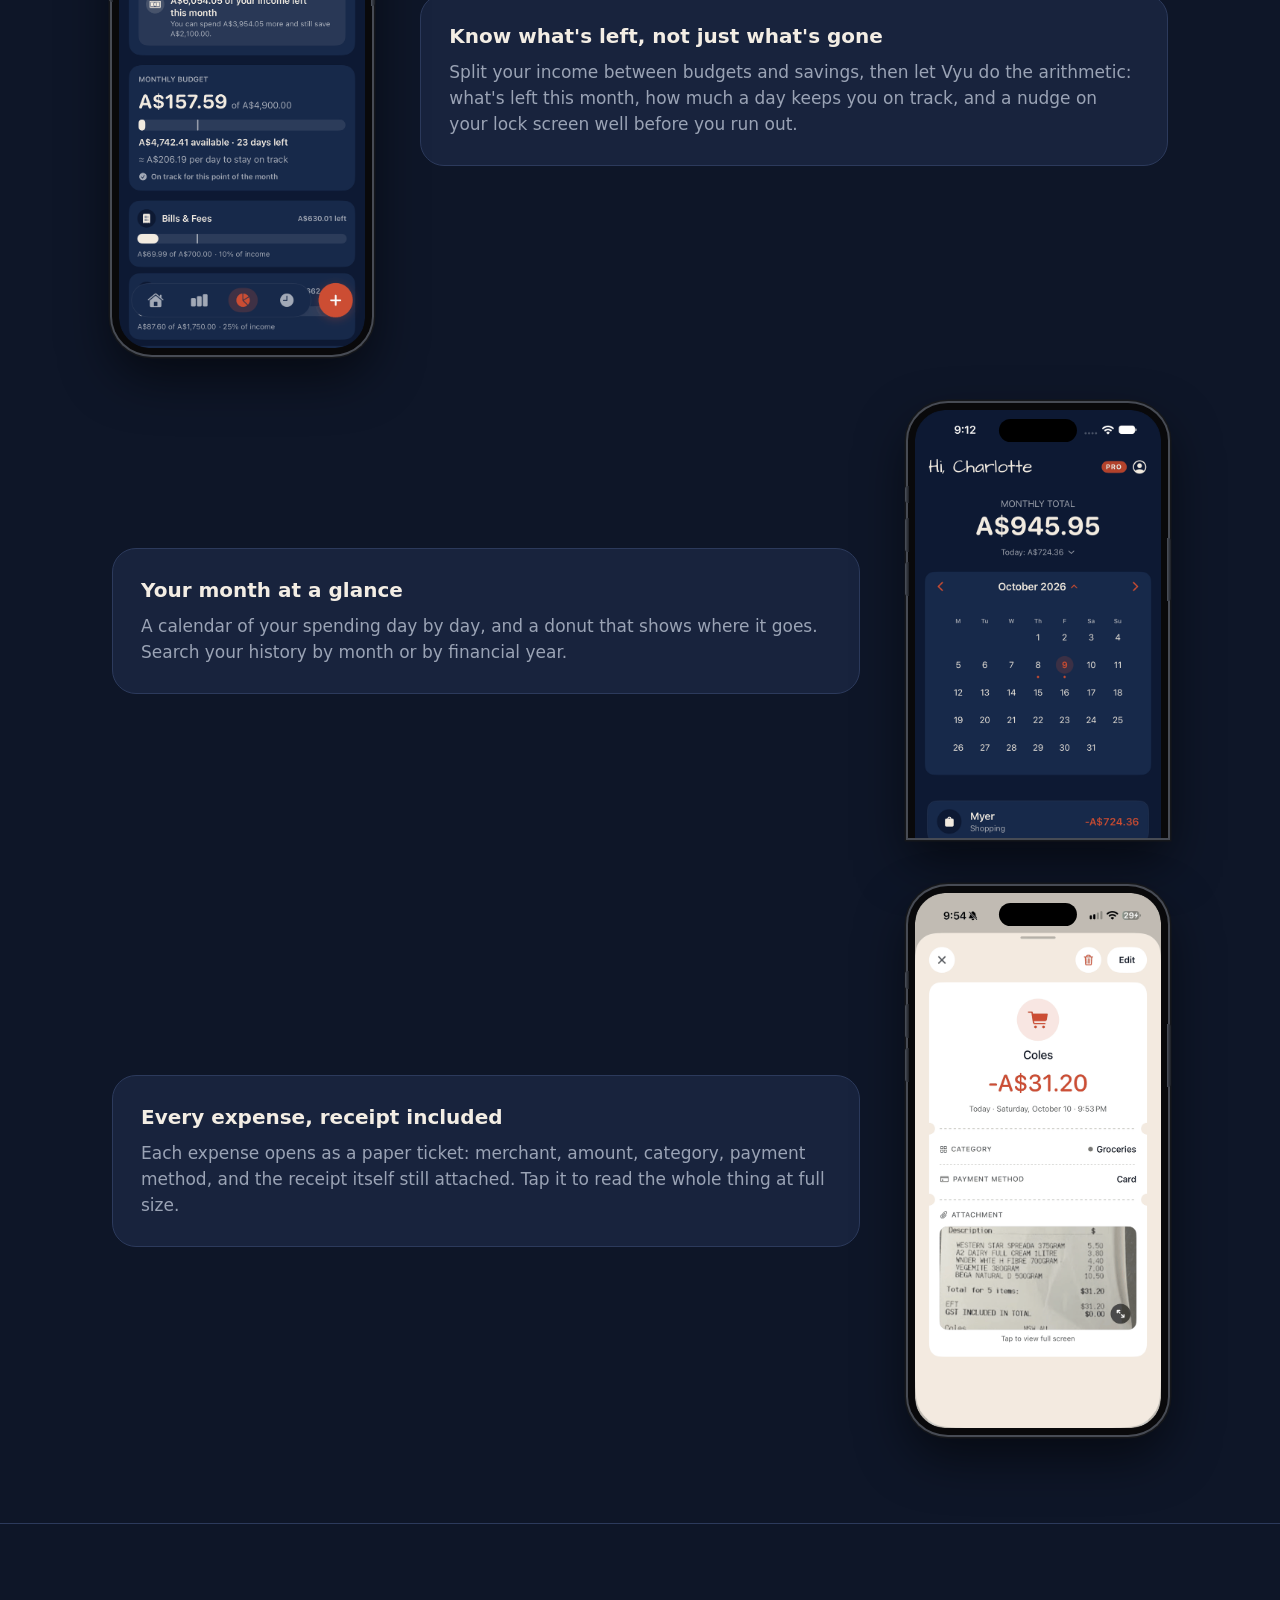
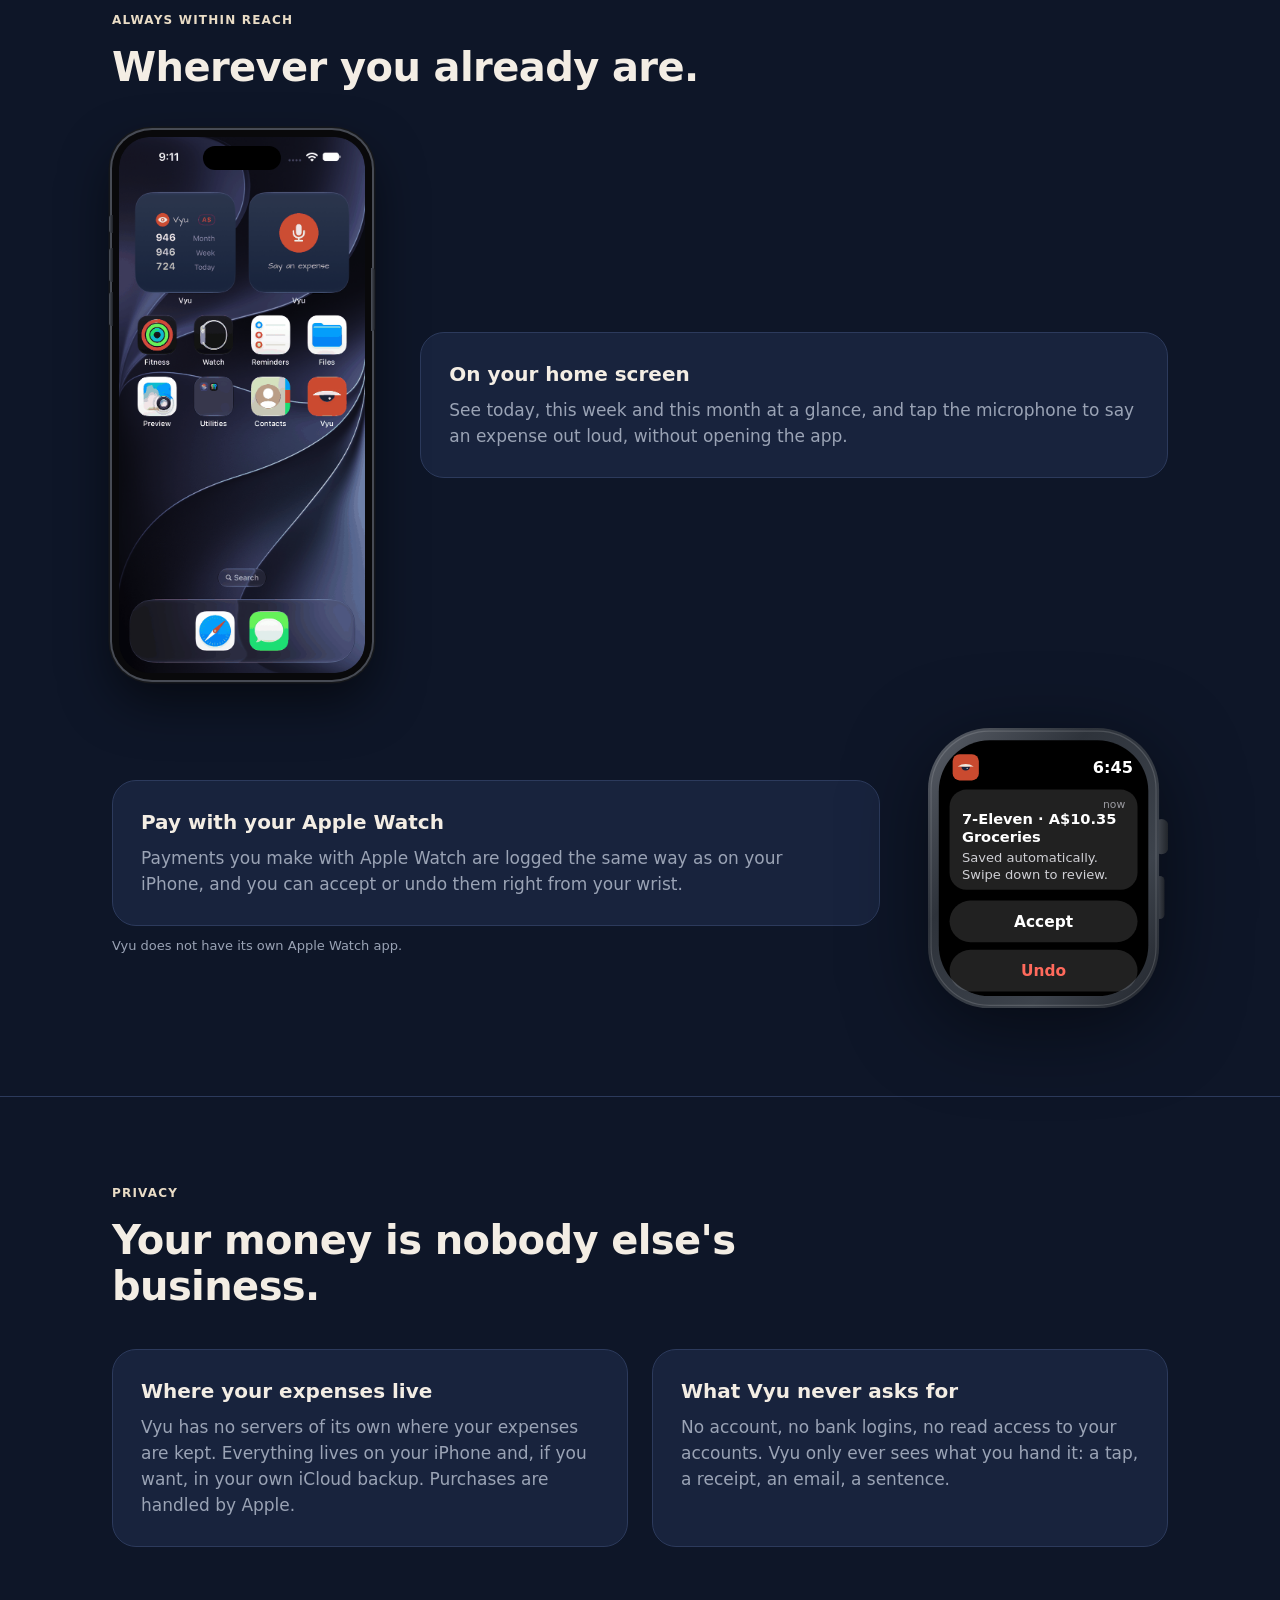
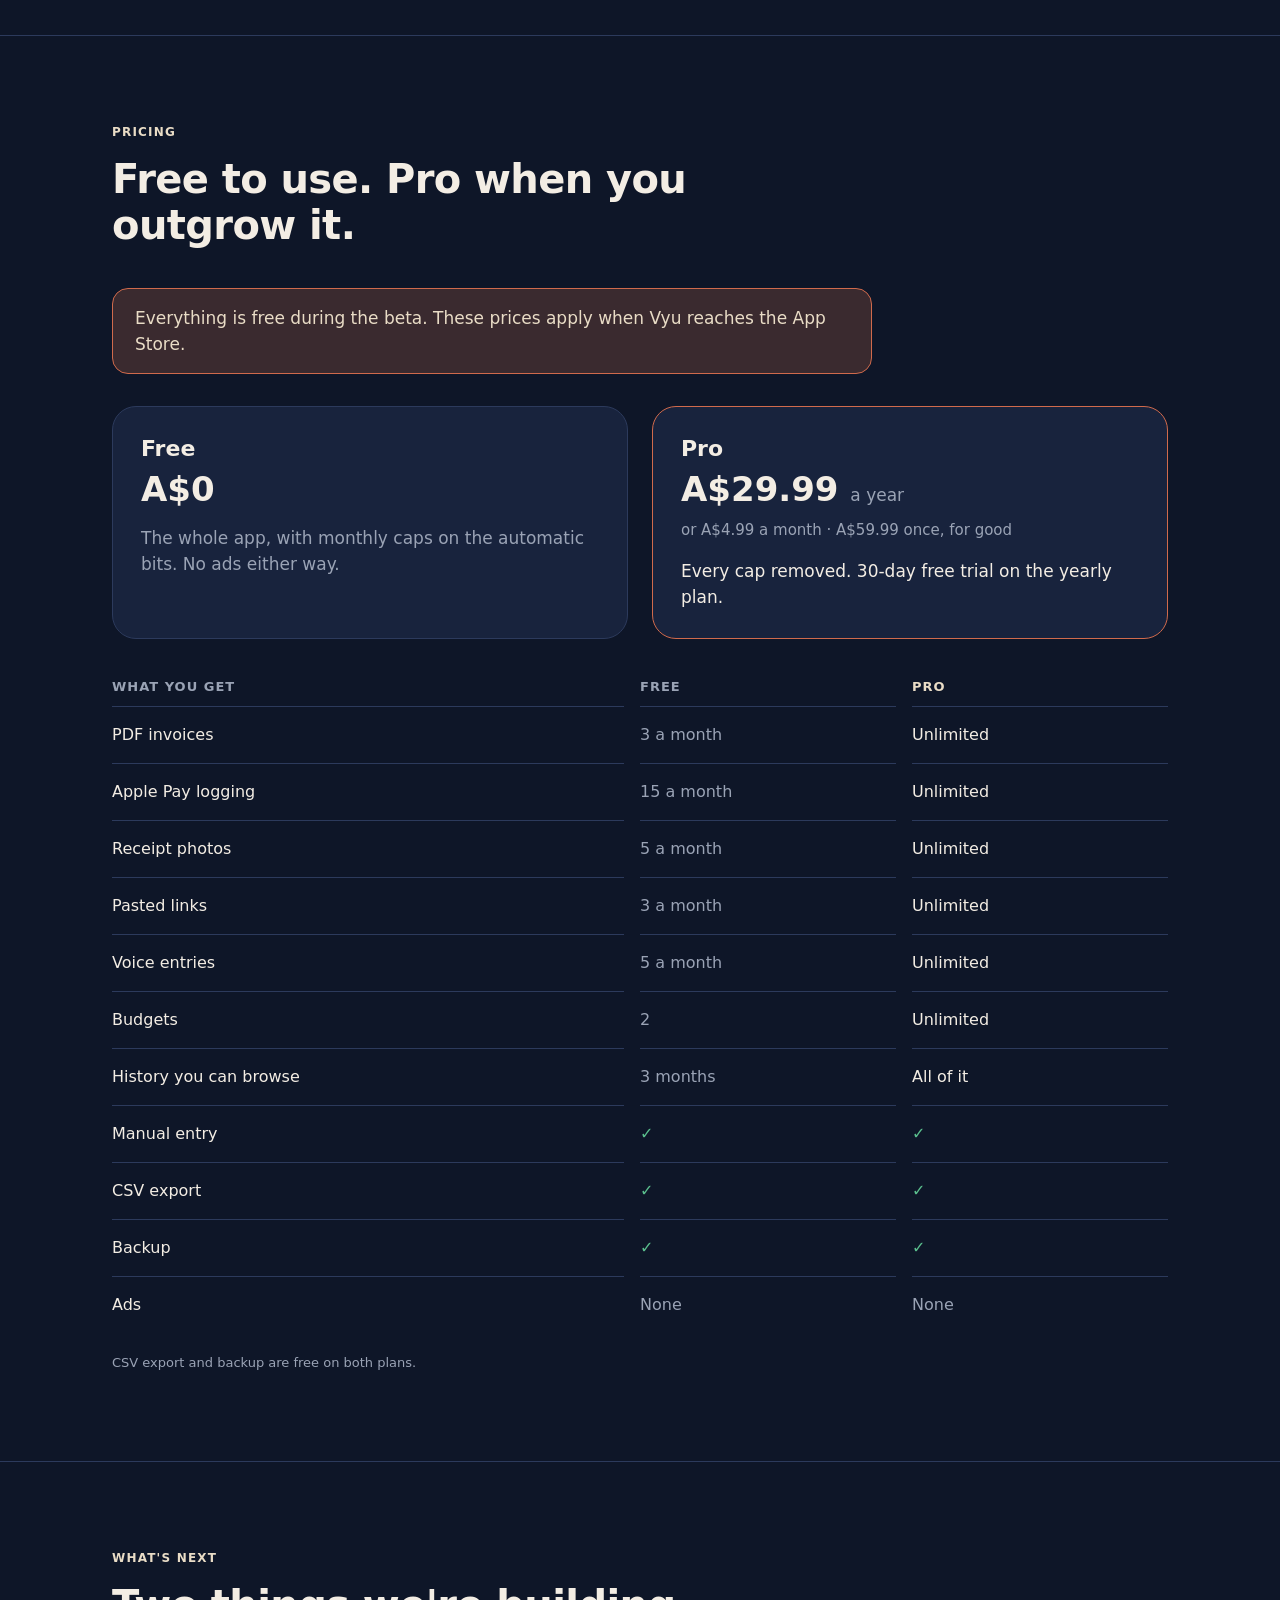
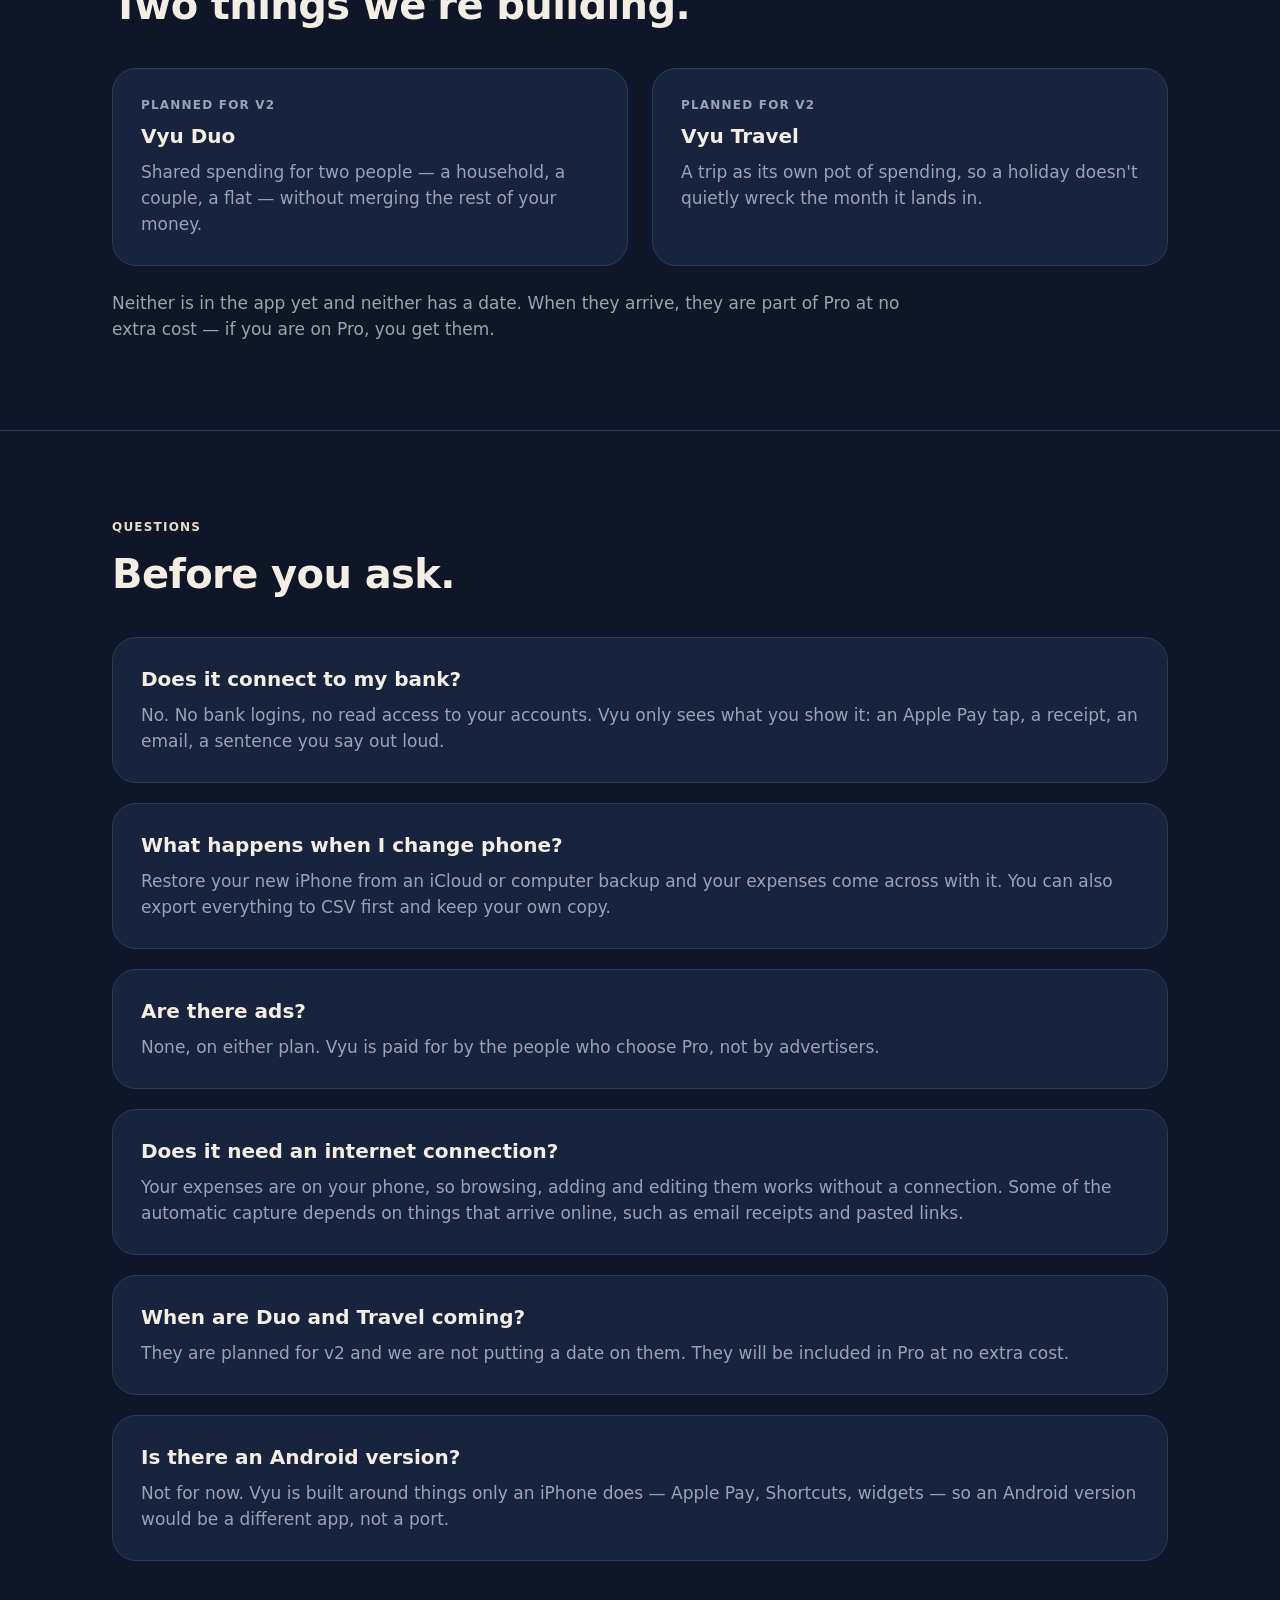
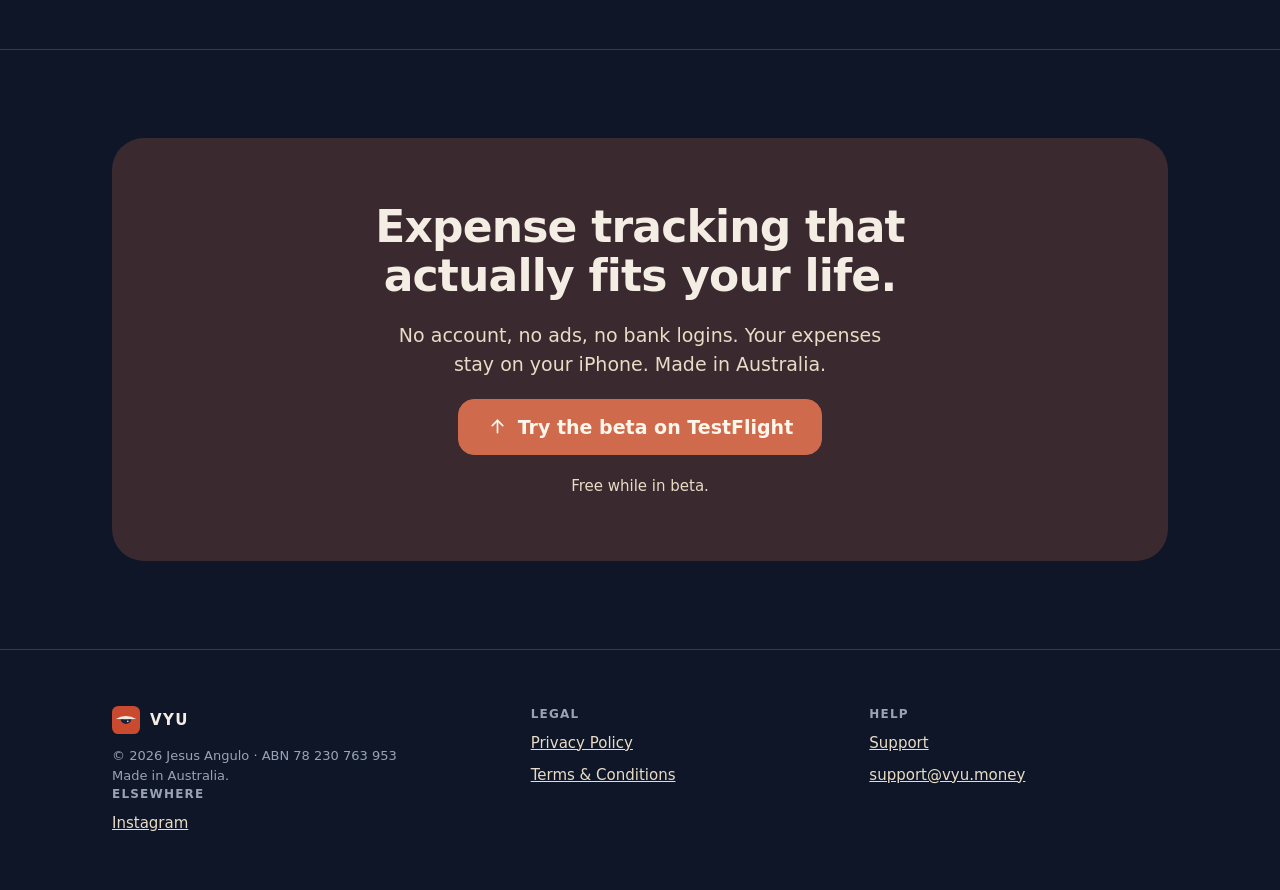
==== commit 4da79cef: "Add files via upload" ====
--- a/index.html
+++ b/index.html
@@ -4,7 +4,7 @@
 <meta charset="utf-8">
 <meta name="viewport" content="width=device-width, initial-scale=1">
 <title>Vyu — Expense Tracker</title>
-<meta name="description" content="Vyu logs your spending for you and keeps it on your phone. No account, no ads, no bank logins. Australia and New Zealand first.">
+<meta name="description" content="Vyu logs your spending for you and keeps it on your phone. Vyu logs your spending for you and keeps it on your phone. No account, no ads, no bank logins. Try the beta on TestFlight.">
 <link rel="icon" href="/favicon.ico" sizes="any">
 <link rel="icon" href="/icon.svg" type="image/svg+xml">
 <link rel="apple-touch-icon" href="/apple-touch-icon.png">
@@ -13,7 +13,7 @@
 <meta property="og:type" content="website">
 <meta property="og:site_name" content="Vyu">
 <meta property="og:title" content="Vyu — Expense Tracker">
-<meta property="og:description" content="Vyu logs your spending for you and keeps it on your phone. No account, no ads, no bank logins. Australia and New Zealand first.">
+<meta property="og:description" content="Vyu logs your spending for you and keeps it on your phone. Vyu logs your spending for you and keeps it on your phone. No account, no ads, no bank logins. Try the beta on TestFlight.">
 <meta property="og:url" content="https://vyu.money/">
 <!-- og-image.png todavía no existe en el repo. 1200x630, hecha alrededor de la captura del hero. -->
 <meta property="og:image" content="https://vyu.money/og-image.png">
@@ -34,6 +34,10 @@
 .wrap { max-width: 1120px; margin: 0 auto; padding-left: 32px; padding-right: 32px; }
 .eyebrow { font-size: 12px; line-height: 16px; font-weight: 600; letter-spacing: 1.2px; text-transform: uppercase; color: #e9dcc6; }
 .card { background: #18233d; border: 1px solid #2c3a5c; border-radius: 24px; padding: 28px; }
+.cta { background: #d06a4c; color: #fff6ec; text-decoration: none; border: 1px solid #d06a4c;
+  border-radius: 16px; padding: 15px 28px; font-size: 19px; line-height: 24px; font-weight: 700;
+  display: inline-flex; align-items: center; gap: 10px; }
+.cta:hover { background: #b9583b; border-color: #b9583b; color: #fff6ec; }
 .soon { background: #3a2a2f; color: #e9dcc6; border: 1px solid #d06a4c; border-radius: 16px; padding: 14px 26px; font-size: 19px; line-height: 24px; font-weight: 700; display: inline-flex; align-items: center; gap: 10px; }
 .navlink { color: #9aa3b5; text-decoration: none; font-size: 15px; line-height: 22px; }
 .navlink:hover { color: #f3ede4; }
@@ -111,13 +115,14 @@
           <li style="display: flex; align-items: flex-start; gap: 12px; font-size: 17px; line-height: 26px; color: #f3ede4"><span class="tick" aria-hidden="true">✓</span><span data-i18n="hero.b3">No ads and no tracking</span></li>
           <li style="display: flex; align-items: flex-start; gap: 12px; font-size: 17px; line-height: 26px; color: #f3ede4"><span class="tick" aria-hidden="true">✓</span><span data-i18n="hero.b4">Export your data whenever you like</span></li>
         </ul>
-        <div style="display: flex; flex-direction: column; gap: 10px; align-items: flex-start">
-          <p class="soon" style="margin: 0">
-            <svg viewBox="0 0 24 24" width="20" height="20" aria-hidden="true" fill="none" stroke="#d06a4c" stroke-width="1.8" stroke-linecap="round" stroke-linejoin="round"><circle cx="12" cy="12" r="9"></circle><path d="M12 7v5l3 2"></path></svg>
-            <span data-i18n="hero.soon">Coming soon to the App Store</span>
-          </p>
-          <span data-i18n="hero.regions" style="font-size: 15px; line-height: 22px; color: #e9dcc6">Australia and New Zealand first. In English and Spanish, in AUD and NZD.</span>
-        </div>
+          <div style="display: flex; flex-direction: column; gap: 14px; align-items: flex-start">
+            <!-- TESTFLIGHT: sustituye XXXXXXXX por el codigo de tu enlace publico de TestFlight -->
+            <a class="cta" href="https://testflight.apple.com/join/XXXXXXXX" rel="noopener">
+              <svg viewBox="0 0 24 24" width="21" height="21" aria-hidden="true" fill="none" stroke="currentColor" stroke-width="1.9" stroke-linecap="round" stroke-linejoin="round"><path d="M12 19V5"></path><path d="M6 11l6-6 6 6"></path></svg>
+              Try the beta on TestFlight
+            </a>
+            <span style="font-size: 15px; line-height: 22px; color: #9aa3b5">Free while in beta. You'll need Apple's TestFlight app, and the App Store release comes next.</span>
+          </div>
       </div>
       <div style="flex: 1 1 260px; max-width: 300px">
         <span class="device"><i class="btns"></i><img class="phone" src="./assets/dashboard.png" width="660" height="1435" data-i18n-attr="alt:hero.shotAlt" alt="The Vyu dashboard on an iPhone, showing a monthly total of A$945.95 above a list of recent expenses from TPG, Chemist, Coles and Bunnings."><i class="island"></i></span>
@@ -310,6 +315,7 @@
   <div class="wrap pad">
     <p class="eyebrow" data-i18n="pricing.eyebrow" style="margin: 0 0 16px">Pricing</p>
     <h2 class="h2" data-i18n="pricing.title" style="max-width: 700px">Free to use. Pro when you outgrow it.</h2>
+      <p style="margin: 0 0 32px; max-width: 760px; background: #3a2a2f; border: 1px solid #d06a4c; border-radius: 16px; padding: 16px 22px; font-size: 17px; line-height: 26px; color: #e9dcc6"><span data-i18n="pricing.beta">Everything is free during the beta. These prices apply when Vyu reaches the App Store.</span></p>
     <div style="display: flex; flex-wrap: wrap; gap: 24px; margin-bottom: 40px">
       <div class="card" style="flex: 1 1 320px">
         <h3 data-i18n="pricing.free.name" style="margin: 0 0 6px; font-size: 22px; line-height: 28px; font-weight: 600; color: #f3ede4">Free</h3>
@@ -435,10 +441,12 @@
     <div style="background: #3a2a2f; border-radius: 32px; padding: 64px 40px; display: flex; flex-direction: column; align-items: center; gap: 20px; text-align: center">
       <h2 data-i18n="cta.title" style="margin: 0; max-width: 680px; font-family: -apple-system, 'SF Pro Display', system-ui, sans-serif; font-size: clamp(30px, 7vw, 44px); line-height: 1.12; font-weight: 700; letter-spacing: -0.8px; color: #f3ede4">Expense tracking that actually fits your life.</h2>
       <p data-i18n="cta.body" style="margin: 0; max-width: 500px; font-size: 19px; line-height: 29px; color: #e9dcc6">No account, no ads, no bank logins. Your expenses stay on your iPhone. Made in Australia.</p>
-      <p class="soon" style="margin: 0; background: #d06a4c; border-color: #d06a4c; color: #fff6ec">
-        <svg viewBox="0 0 24 24" width="20" height="20" aria-hidden="true" fill="none" stroke="#fff6ec" stroke-width="1.8" stroke-linecap="round" stroke-linejoin="round"><circle cx="12" cy="12" r="9"></circle><path d="M12 7v5l3 2"></path></svg>
-        <span data-i18n="hero.soon">Coming soon to the App Store</span>
-      </p>
+        <!-- TESTFLIGHT: sustituye XXXXXXXX por el codigo de tu enlace publico de TestFlight -->
+        <a class="cta" href="https://testflight.apple.com/join/XXXXXXXX" rel="noopener" style="background: #d06a4c; border-color: #d06a4c; color: #fff6ec">
+          <svg viewBox="0 0 24 24" width="21" height="21" aria-hidden="true" fill="none" stroke="currentColor" stroke-width="1.9" stroke-linecap="round" stroke-linejoin="round"><path d="M12 19V5"></path><path d="M6 11l6-6 6 6"></path></svg>
+          Try the beta on TestFlight
+        </a>
+        <span style="font-size: 15px; line-height: 22px; color: #e9dcc6">Free while in beta.</span>
     </div>
   </div>
 </section>
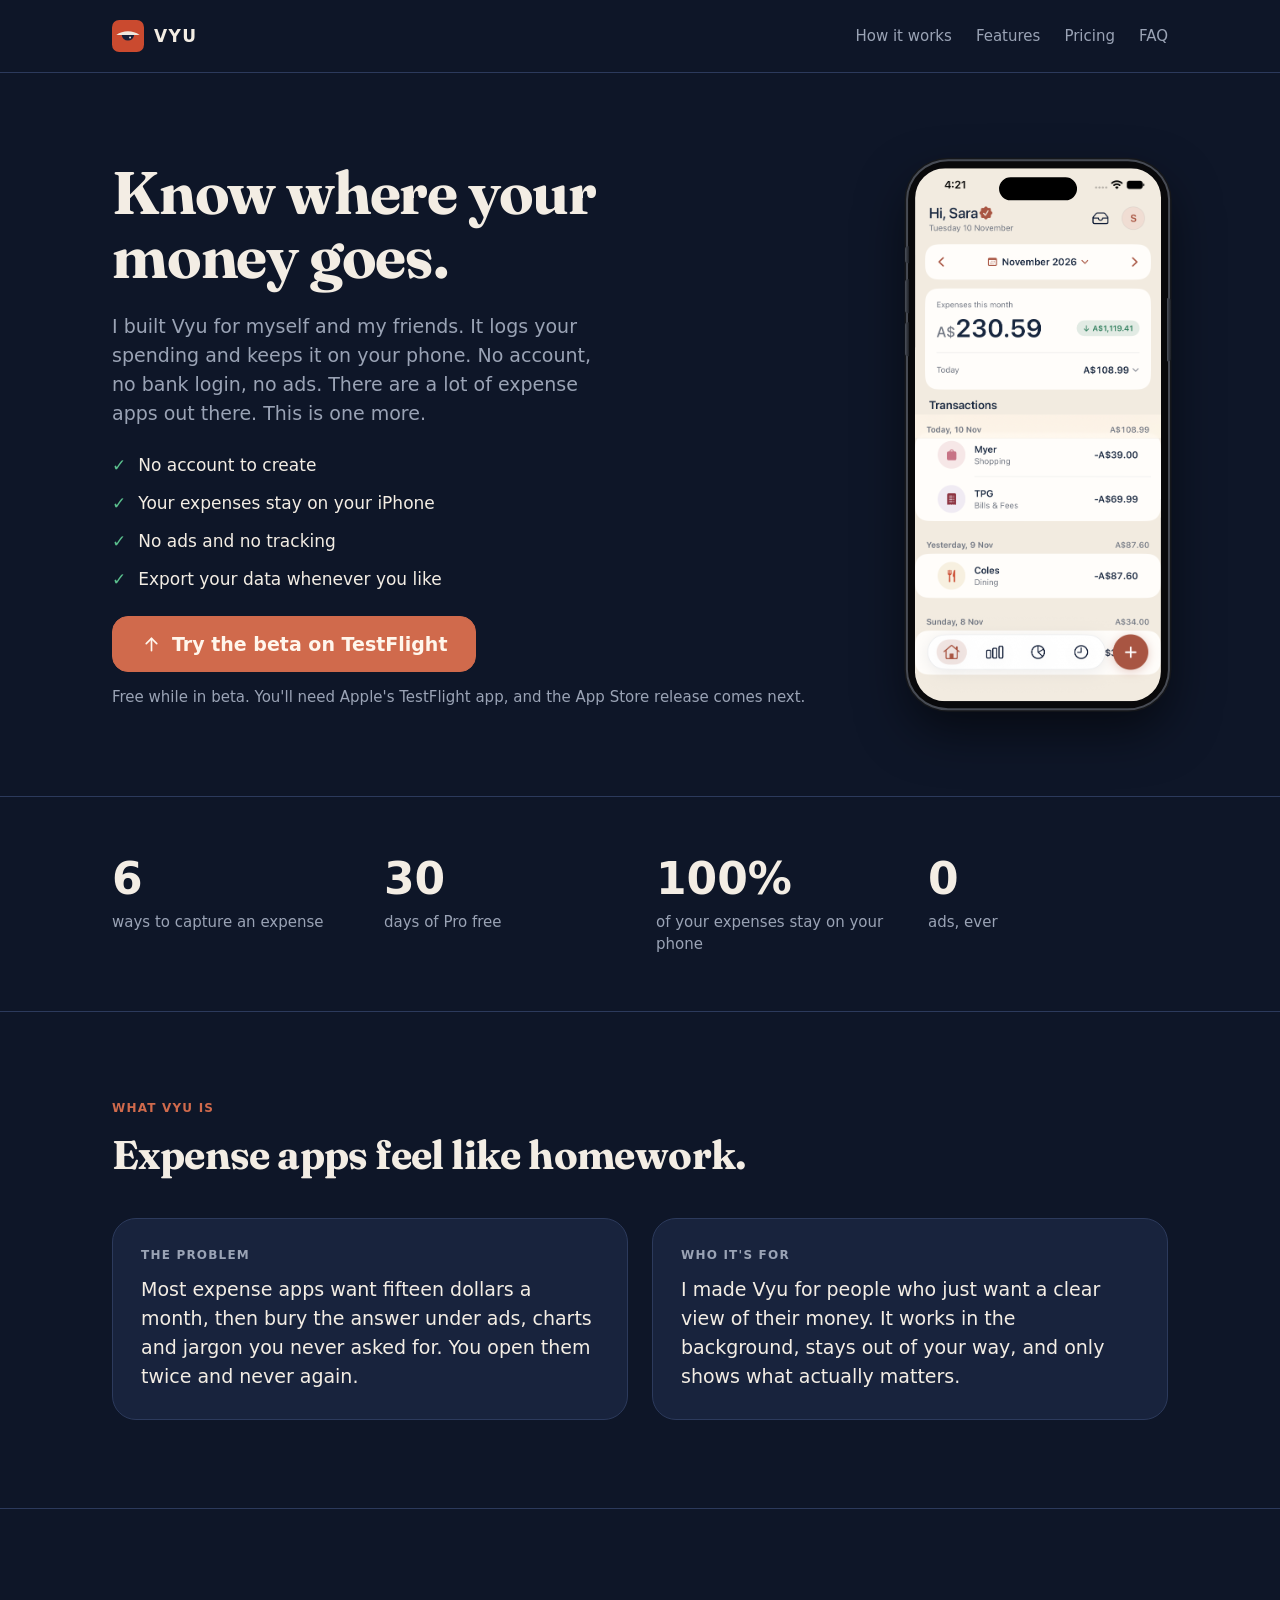
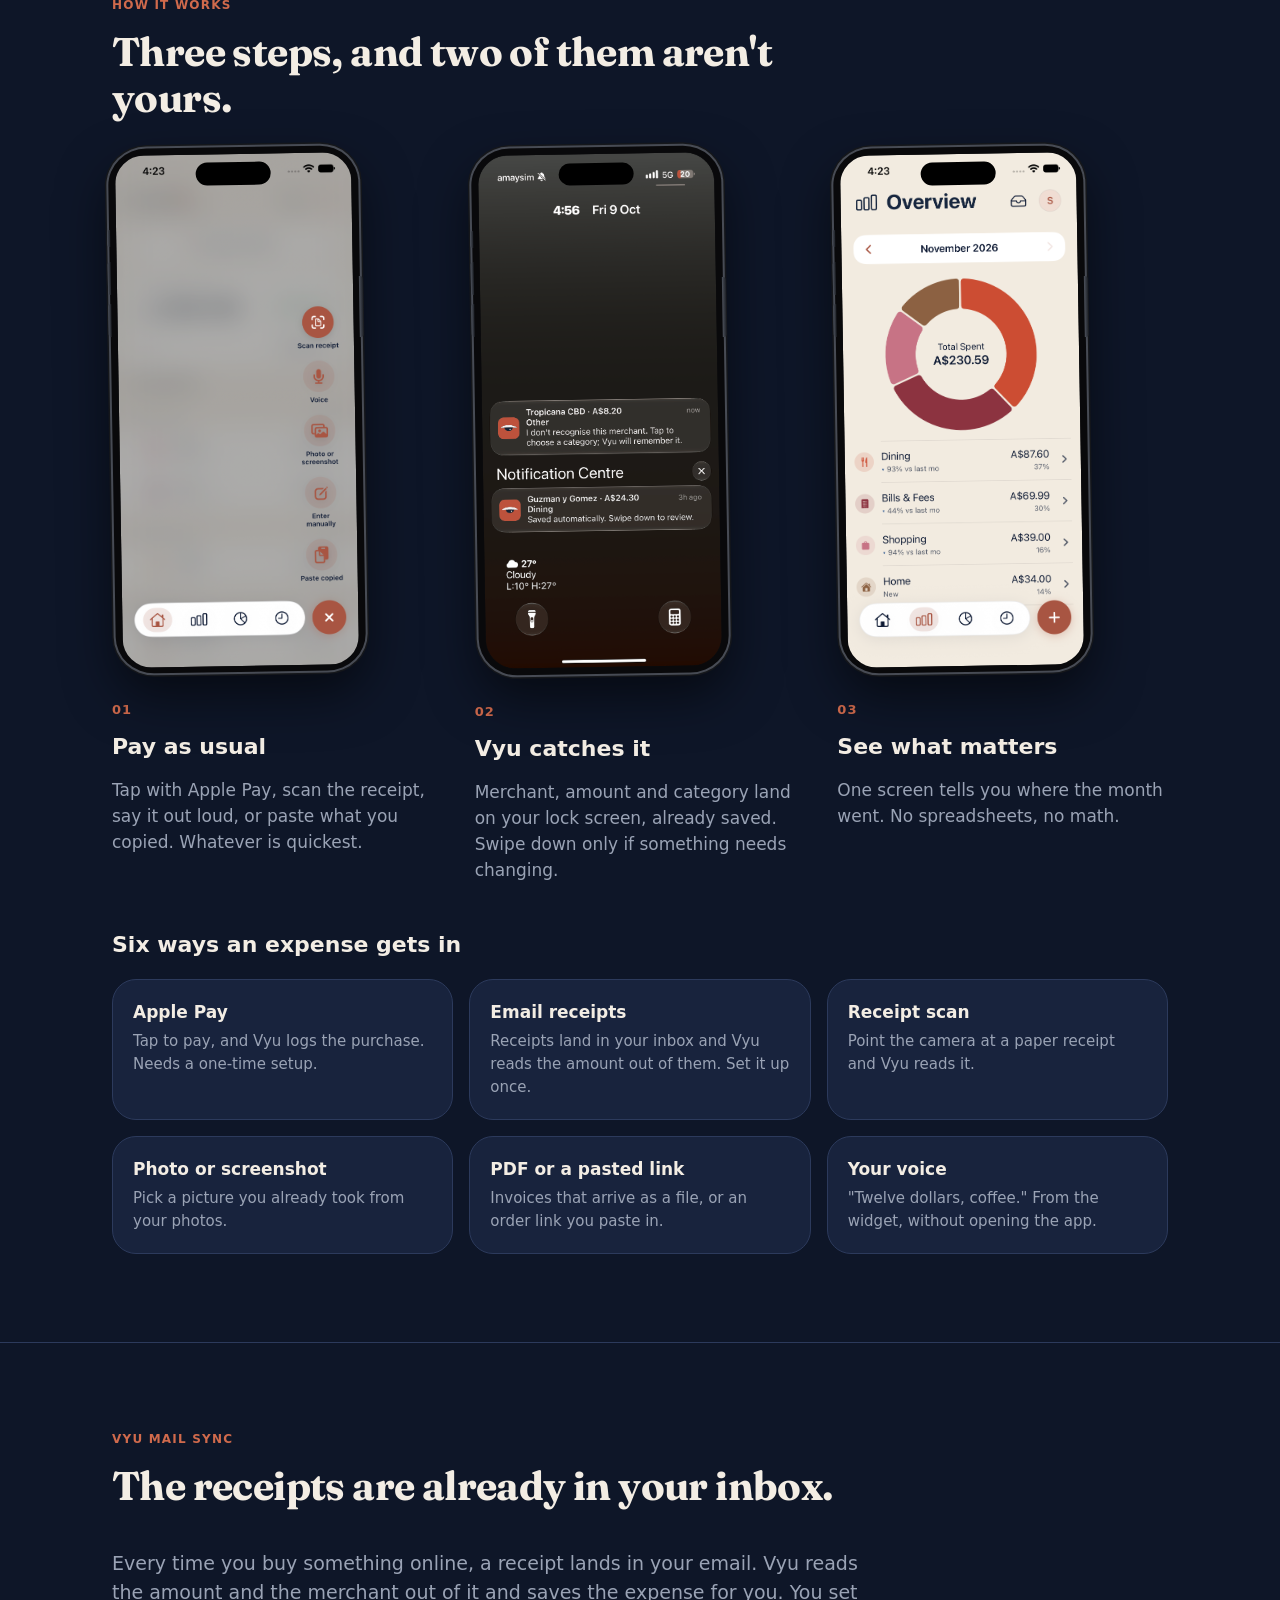
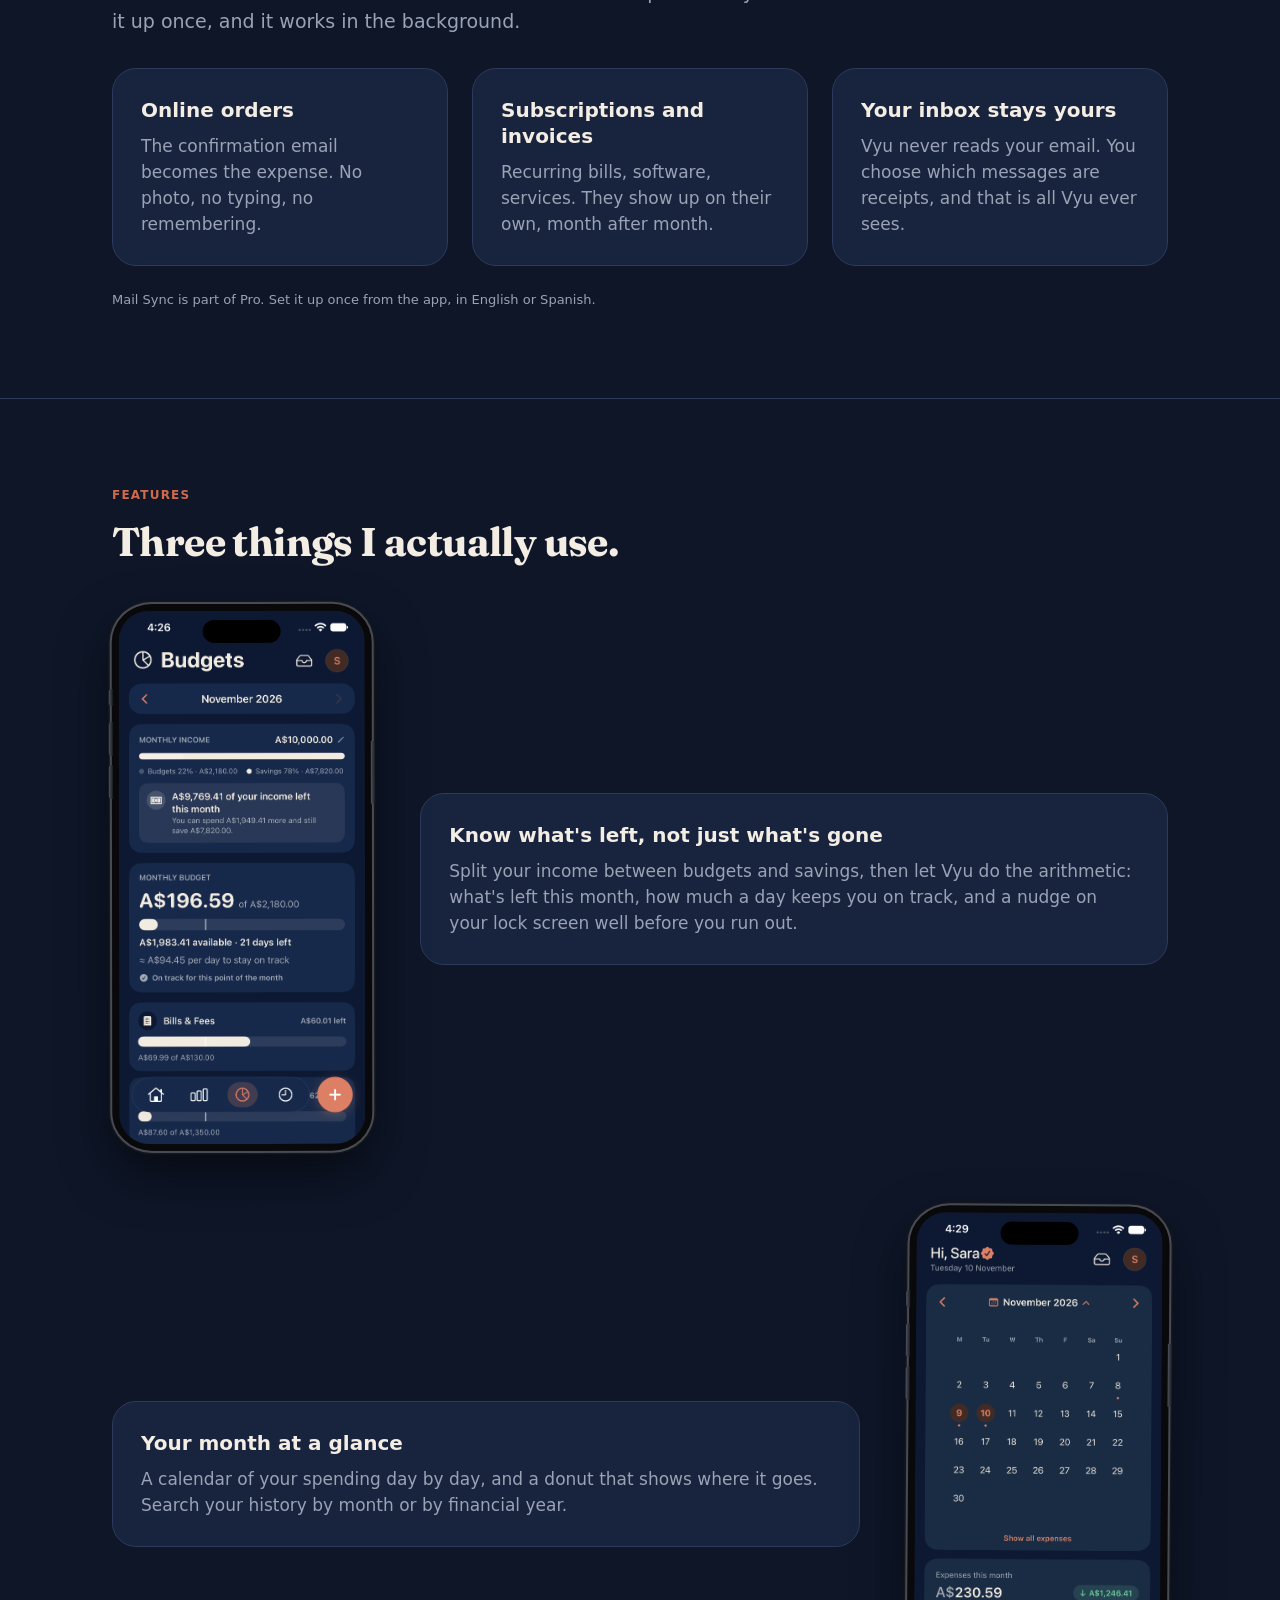
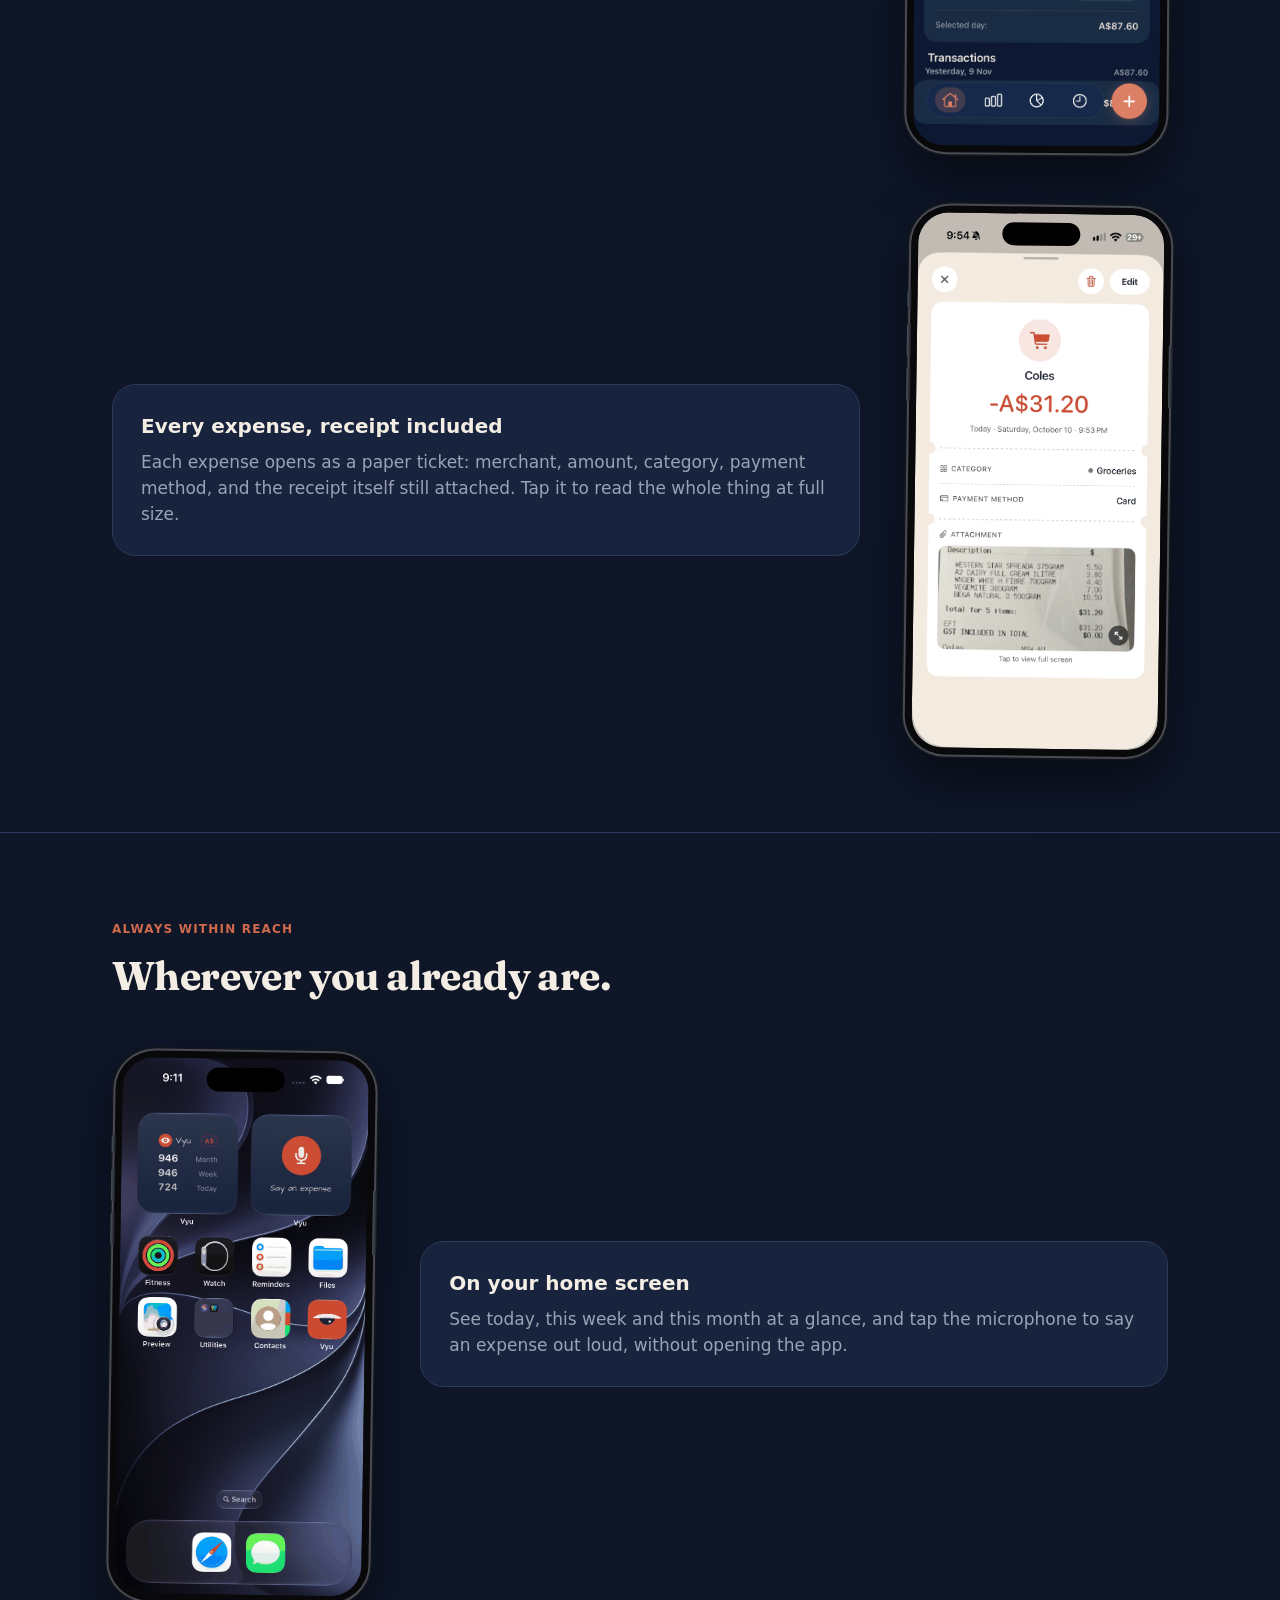
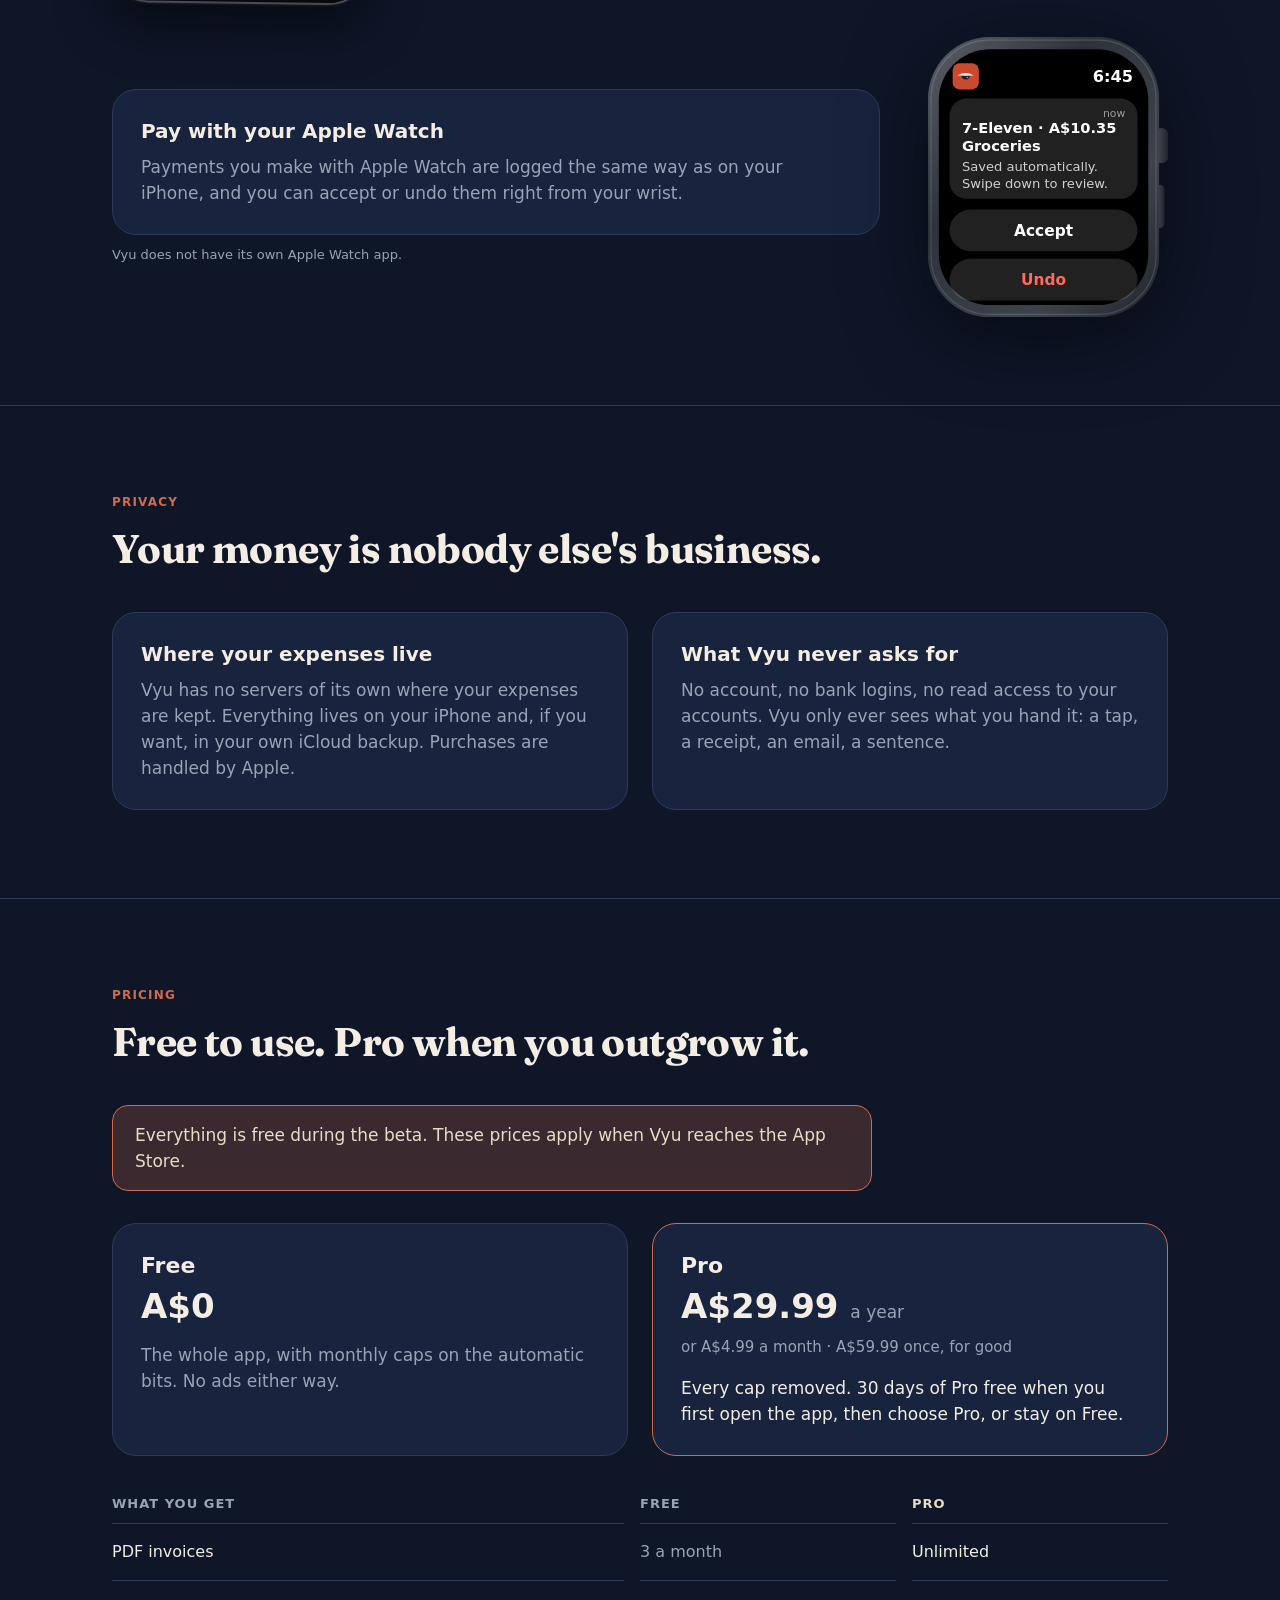
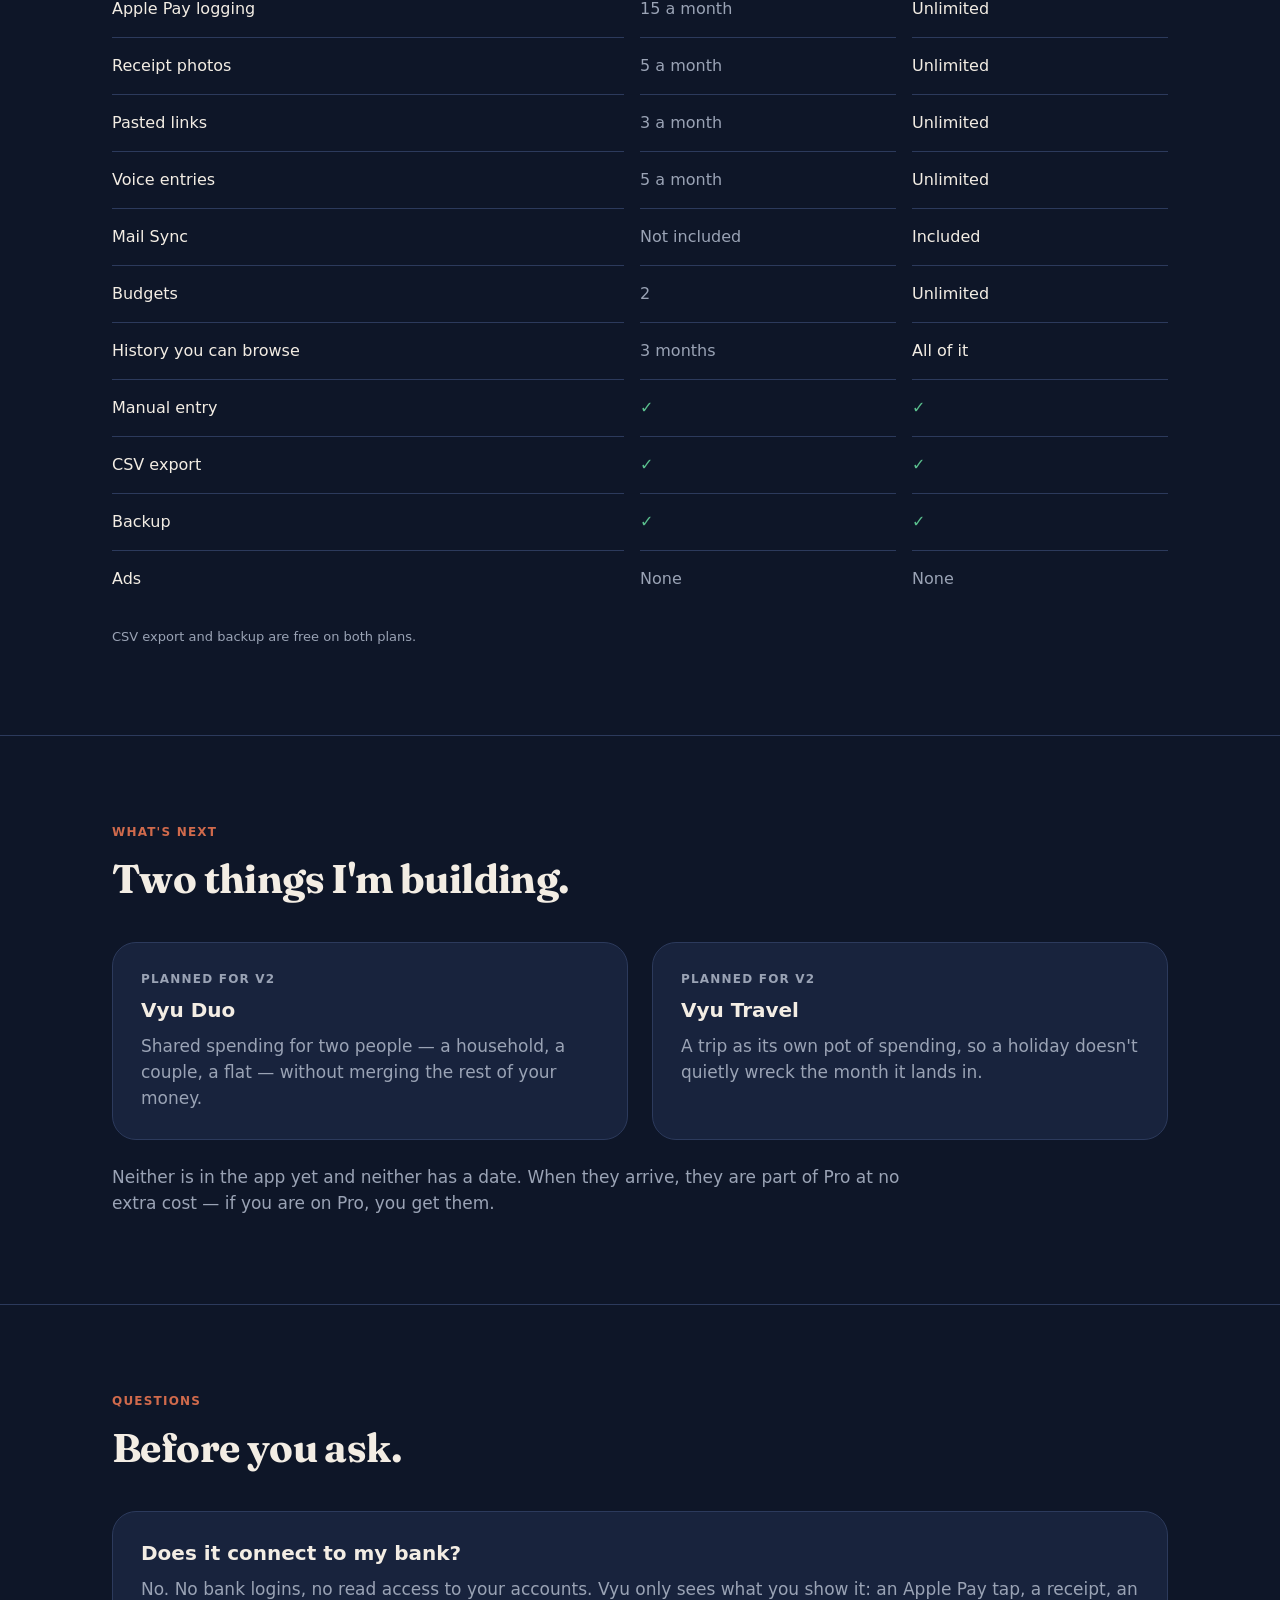
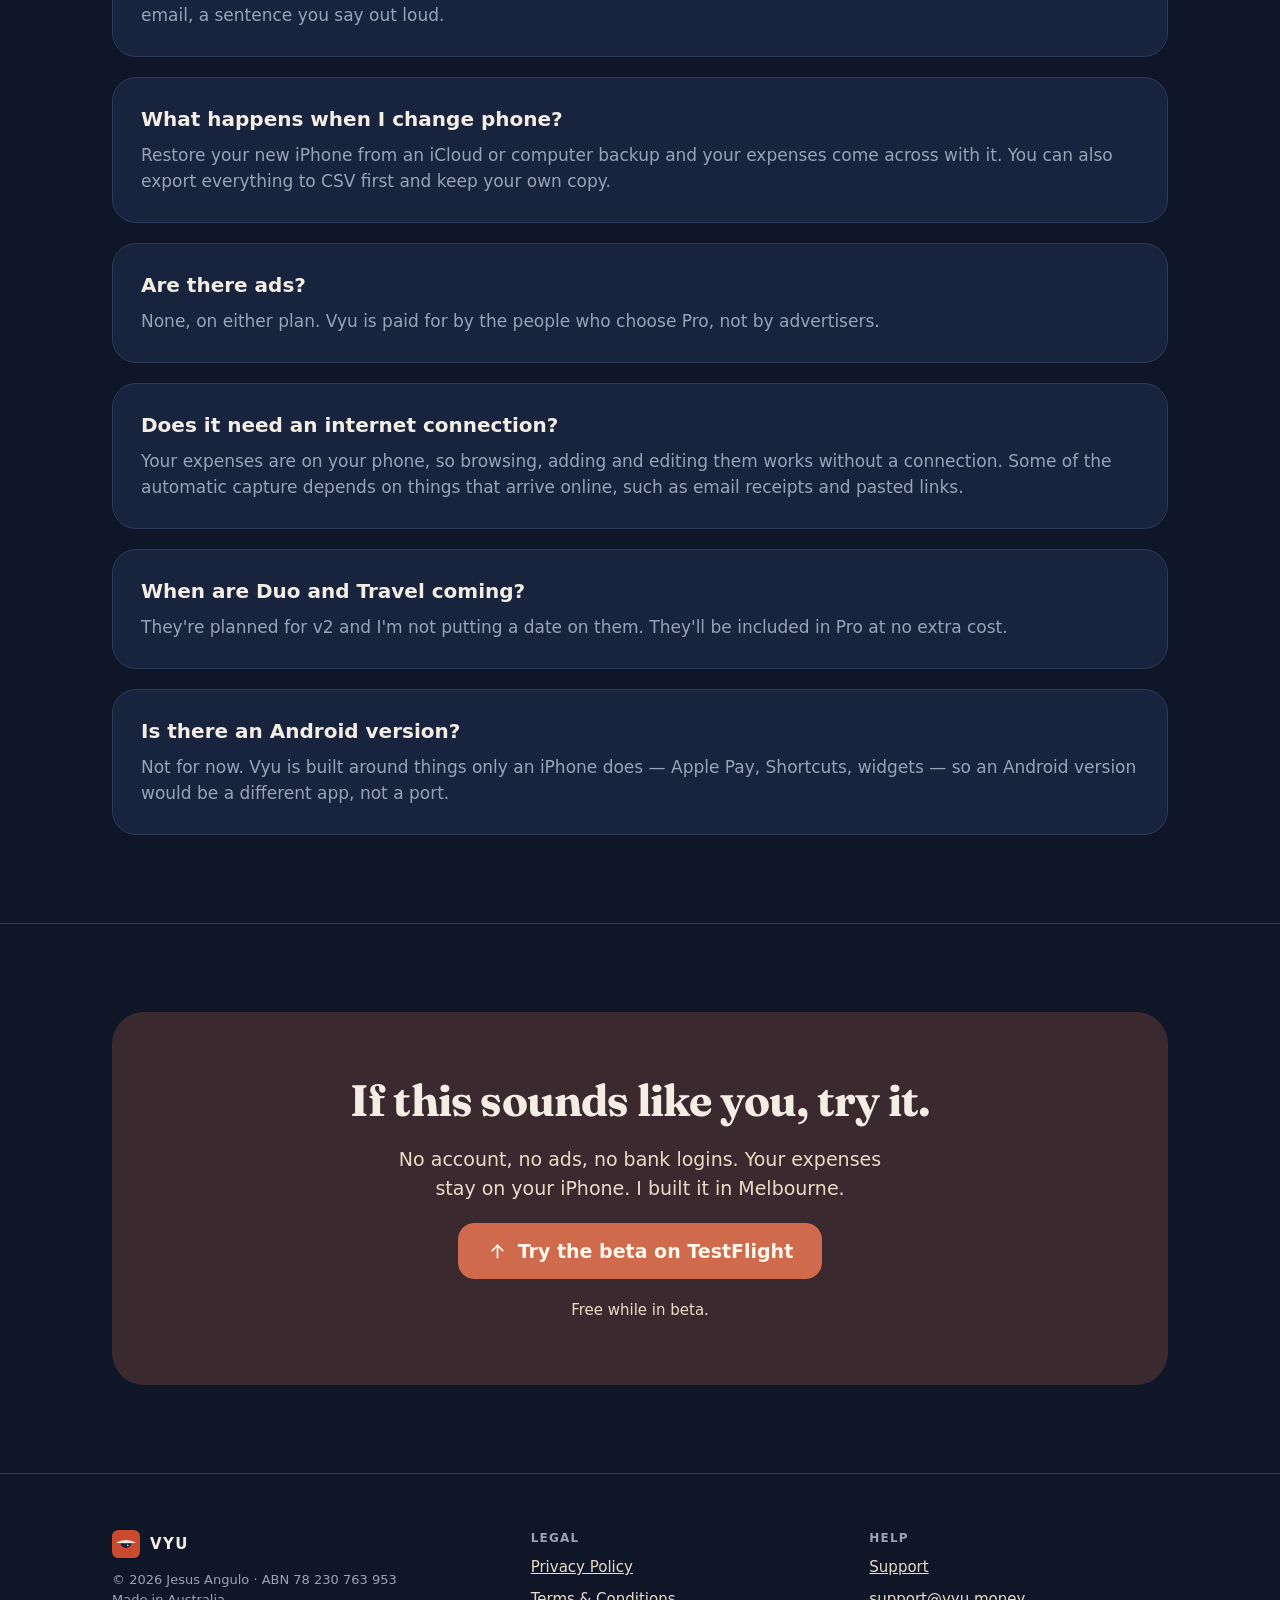
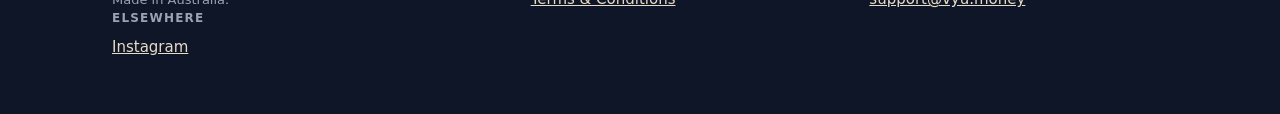
==== commit ee3354ab: "Add files via upload" ====
--- a/index.html
+++ b/index.html
@@ -3,8 +3,7 @@
 <head>
 <meta charset="utf-8">
 <meta name="viewport" content="width=device-width, initial-scale=1">
-<title>Vyu — Expense Tracker</title>
-<meta name="description" content="Vyu logs your spending for you and keeps it on your phone. Vyu logs your spending for you and keeps it on your phone. No account, no ads, no bank logins. Try the beta on TestFlight.">
+<title>Vyu — Expense Tracker</title><meta name="description" content="Vyu logs your spending for you and keeps it on your phone. No account, no ads, no bank logins. Try the beta on TestFlight.">
 <link rel="icon" href="/favicon.ico" sizes="any">
 <link rel="icon" href="/icon.svg" type="image/svg+xml">
 <link rel="apple-touch-icon" href="/apple-touch-icon.png">
@@ -13,7 +12,7 @@
 <meta property="og:type" content="website">
 <meta property="og:site_name" content="Vyu">
 <meta property="og:title" content="Vyu — Expense Tracker">
-<meta property="og:description" content="Vyu logs your spending for you and keeps it on your phone. Vyu logs your spending for you and keeps it on your phone. No account, no ads, no bank logins. Try the beta on TestFlight.">
+<meta property="og:description" content="Vyu logs your spending for you and keeps it on your phone. No account, no ads, no bank logins. Try the beta on TestFlight.">
 <meta property="og:url" content="https://vyu.money/">
 <!-- og-image.png todavía no existe en el repo. 1200x630, hecha alrededor de la captura del hero. -->
 <meta property="og:image" content="https://vyu.money/og-image.png">
@@ -22,6 +21,10 @@
 <meta property="og:image:alt" content="The Vyu dashboard on an iPhone, showing a monthly spending total above a list of recent expenses.">
 <meta property="og:locale" content="en_AU">
 <meta name="twitter:card" content="summary_large_image">
+<script>document.documentElement.classList.add('js');</script>
+<link rel="preconnect" href="https://fonts.googleapis.com">
+<link rel="preconnect" href="https://fonts.gstatic.com" crossorigin>
+<link href="https://fonts.googleapis.com/css2?family=Fraunces:opsz,wght@9..144,600;9..144,700&display=swap" rel="stylesheet">
 <style>
 *, *::before, *::after { box-sizing: border-box; }
 html { -webkit-text-size-adjust: 100%; }
@@ -34,6 +37,9 @@
 .wrap { max-width: 1120px; margin: 0 auto; padding-left: 32px; padding-right: 32px; }
 .eyebrow { font-size: 12px; line-height: 16px; font-weight: 600; letter-spacing: 1.2px; text-transform: uppercase; color: #e9dcc6; }
 .card { background: #18233d; border: 1px solid #2c3a5c; border-radius: 24px; padding: 28px; }
+.iab { margin: 0; max-width: 520px; background: #3a2a2f; border: 1px solid #d06a4c;
+  border-radius: 16px; padding: 14px 18px; font-size: 15px; line-height: 23px; color: #e9dcc6; }
+.iab b { color: #f3ede4; font-weight: 600; }
 .cta { background: #d06a4c; color: #fff6ec; text-decoration: none; border: 1px solid #d06a4c;
   border-radius: 16px; padding: 15px 28px; font-size: 19px; line-height: 24px; font-weight: 700;
   display: inline-flex; align-items: center; gap: 10px; }
@@ -79,6 +85,19 @@
   .cell { font-size: 14px; line-height: 20px; padding: 12px 0; }
 }
 @media (prefers-reduced-motion: no-preference) { html { scroll-behavior: smooth; } }
+
+/* scroll: las secciones aparecen al entrar en pantalla (solo si hay JS) */
+.js section { opacity: 0; transform: translateY(24px); transition: opacity .7s ease, transform .7s ease; }
+.js section.in { opacity: 1; transform: none; }
+.js .card { opacity: 0; transform: translateY(18px); transition: opacity .6s ease, transform .6s ease; }
+.js section.in .card { opacity: 1; transform: none; }
+.stat-num { font-family: -apple-system, "SF Pro Display", system-ui, sans-serif; font-size: 44px; line-height: 52px; font-weight: 700; color: #f3ede4; }
+.stat-label { font-size: 15px; line-height: 22px; color: #9aa3b5; margin-top: 6px; }
+@media (prefers-reduced-motion: reduce) { .js section, .js .card { opacity: 1; transform: none; transition: none; } }
+
+/* editorial y atrevida: serif display para titulares, eyebrow terracotta */
+h1, h2 { font-family: "Fraunces", Georgia, "Times New Roman", serif !important; letter-spacing: -0.02em; }
+.eyebrow { color: #d06a4c; }
 </style>
 </head>
 <body>
@@ -107,34 +126,57 @@
   <div class="wrap pad">
     <div style="display: flex; flex-wrap: wrap; gap: 56px; align-items: center">
       <div style="flex: 999 1 440px; min-width: 0; display: flex; flex-direction: column; gap: 24px">
-        <h1 data-i18n="hero.title" style="margin: 0; font-family: -apple-system, 'SF Pro Display', system-ui, sans-serif; font-size: clamp(38px, 9vw, 60px); line-height: 1.06; font-weight: 700; letter-spacing: -1.2px; color: #f3ede4">Clear spending.<br>Zero effort.</h1>
-        <p data-i18n="hero.lede" style="margin: 0; max-width: 480px; font-size: 19px; line-height: 29px; color: #9aa3b5">Vyu logs your spending for you and keeps it where it belongs — on your phone.</p>
+        <h1 data-i18n="hero.title" style="margin: 0; font-family: -apple-system, 'SF Pro Display', system-ui, sans-serif; font-size: clamp(38px, 9vw, 60px); line-height: 1.06; font-weight: 700; letter-spacing: -1.2px; color: #f3ede4">Know where your<br>money goes.</h1>
+        <p data-i18n="hero.lede" style="margin: 0; max-width: 480px; font-size: 19px; line-height: 29px; color: #9aa3b5">I built Vyu for myself and my friends. It logs your spending and keeps it on your phone. No account, no bank login, no ads. There are a lot of expense apps out there. This is one more.</p>
         <ul style="margin: 0; padding: 0; list-style: none; display: flex; flex-direction: column; gap: 12px">
           <li style="display: flex; align-items: flex-start; gap: 12px; font-size: 17px; line-height: 26px; color: #f3ede4"><span class="tick" aria-hidden="true">✓</span><span data-i18n="hero.b1">No account to create</span></li>
-          <li style="display: flex; align-items: flex-start; gap: 12px; font-size: 17px; line-height: 26px; color: #f3ede4"><span class="tick" aria-hidden="true">✓</span><span data-i18n="hero.b2">Your expenses are stored on your iPhone</span></li>
+          <li style="display: flex; align-items: flex-start; gap: 12px; font-size: 17px; line-height: 26px; color: #f3ede4"><span class="tick" aria-hidden="true">✓</span><span data-i18n="hero.b2">Your expenses stay on your iPhone</span></li>
           <li style="display: flex; align-items: flex-start; gap: 12px; font-size: 17px; line-height: 26px; color: #f3ede4"><span class="tick" aria-hidden="true">✓</span><span data-i18n="hero.b3">No ads and no tracking</span></li>
           <li style="display: flex; align-items: flex-start; gap: 12px; font-size: 17px; line-height: 26px; color: #f3ede4"><span class="tick" aria-hidden="true">✓</span><span data-i18n="hero.b4">Export your data whenever you like</span></li>
         </ul>
           <div style="display: flex; flex-direction: column; gap: 14px; align-items: flex-start">
-            <!-- TESTFLIGHT: sustituye XXXXXXXX por el codigo de tu enlace publico de TestFlight -->
-            <a class="cta" href="https://testflight.apple.com/join/XXXXXXXX" rel="noopener">
+            <a class="cta" href="https://testflight.apple.com/join/BEx8vKqc" rel="noopener">
               <svg viewBox="0 0 24 24" width="21" height="21" aria-hidden="true" fill="none" stroke="currentColor" stroke-width="1.9" stroke-linecap="round" stroke-linejoin="round"><path d="M12 19V5"></path><path d="M6 11l6-6 6 6"></path></svg>
               Try the beta on TestFlight
             </a>
             <span style="font-size: 15px; line-height: 22px; color: #9aa3b5">Free while in beta. You'll need Apple's TestFlight app, and the App Store release comes next.</span>
+            <p class="iab" data-iab hidden>Instagram's built-in browser can't open TestFlight. Tap <b>•••</b> at the top right and choose <b>Open in browser</b>, then tap the button again.</p>
           </div>
       </div>
       <div style="flex: 1 1 260px; max-width: 300px">
-        <span class="device"><i class="btns"></i><img class="phone" src="./assets/dashboard.png" width="660" height="1435" data-i18n-attr="alt:hero.shotAlt" alt="The Vyu dashboard on an iPhone, showing a monthly total of A$945.95 above a list of recent expenses from TPG, Chemist, Coles and Bunnings."><i class="island"></i></span>
+        <span class="device"><i class="btns"></i><img class="phone" src="./assets/dashboard.png" width="1170" height="2532" data-i18n-attr="alt:hero.shotAlt" alt="The Vyu dashboard on an iPhone, showing expenses of A$230.59 this month and A$108.99 today, above recent expenses from Myer, TPG and Coles."><i class="island"></i></span>
       </div>
     </div>
   </div>
 </header>
 
+<section class="sec" aria-label="Vyu in numbers">
+  <div class="wrap" style="padding-top: 56px; padding-bottom: 56px">
+    <div style="display: flex; flex-wrap: wrap; gap: 32px; justify-content: space-between">
+      <div style="flex: 1 1 160px">
+        <div class="stat-num"><span data-count="6">0</span></div>
+        <div class="stat-label">ways to capture an expense</div>
+      </div>
+      <div style="flex: 1 1 160px">
+        <div class="stat-num"><span data-count="30">0</span></div>
+        <div class="stat-label">days of Pro free</div>
+      </div>
+      <div style="flex: 1 1 160px">
+        <div class="stat-num"><span data-count="100">0</span><span>%</span></div>
+        <div class="stat-label">of your expenses stay on your phone</div>
+      </div>
+      <div style="flex: 1 1 160px">
+        <div class="stat-num"><span data-count="0">0</span></div>
+        <div class="stat-label">ads, ever</div>
+      </div>
+    </div>
+  </div>
+</section>
+
 <section class="sec">
   <div class="wrap pad">
     <p class="eyebrow" data-i18n="what.eyebrow" style="margin: 0 0 16px">What Vyu is</p>
-    <h2 class="h2" data-i18n="what.title" style="max-width: 760px">Expense tracking shouldn't feel like accounting.</h2>
+    <h2 class="h2" data-i18n="what.title" style="max-width: 760px">Expense apps feel like homework.</h2>
     <div style="display: flex; flex-wrap: wrap; gap: 24px">
       <div class="card" style="flex: 1 1 380px">
         <p class="eyebrow" data-i18n="what.problemLabel" style="margin: 0 0 12px; color: #9aa3b5">The problem</p>
@@ -142,7 +184,7 @@
       </div>
       <div class="card" style="flex: 1 1 380px">
         <p class="eyebrow" data-i18n="what.whoLabel" style="margin: 0 0 12px; color: #9aa3b5">Who it's for</p>
-        <p data-i18n="what.who" style="margin: 0; font-size: 19px; line-height: 29px; color: #f3ede4">People who just want a clear view of their money. Vyu works in the background, stays out of your way, and only shows what actually matters.</p>
+        <p data-i18n="what.who" style="margin: 0; font-size: 19px; line-height: 29px; color: #f3ede4">I made Vyu for people who just want a clear view of their money. It works in the background, stays out of your way, and only shows what actually matters.</p>
       </div>
     </div>
   </div>
@@ -154,7 +196,7 @@
     <h2 class="h2" data-i18n="how.title" style="max-width: 700px">Three steps, and two of them aren't yours.</h2>
     <div style="display: flex; flex-wrap: wrap; gap: 32px; margin-bottom: 48px">
       <div style="flex: 1 1 280px; display: flex; flex-direction: column; gap: 16px">
-        <div style="max-width: 250px"><span class="device"><i class="btns"></i><img class="phone" src="./assets/add-expense.png" width="660" height="1435" loading="lazy" data-i18n-attr="alt:how.s1.alt" alt="The Add expense sheet in Vyu, offering Scan receipt, Voice, Photo or screenshot, Enter manually and Paste copied."><i class="island"></i></span></div>
+        <div style="max-width: 250px"><span class="device"><i class="btns"></i><img class="phone" src="./assets/add-expense.png" width="1170" height="2532" loading="lazy" data-i18n-attr="alt:how.s1.alt" alt="The Add expense sheet in Vyu, offering Scan receipt, Voice, Photo or screenshot, Enter manually and Paste copied."><i class="island"></i></span></div>
         <p style="margin: 0; font-size: 13px; font-weight: 700; letter-spacing: 1px; color: #d06a4c">01</p>
         <h3 data-i18n="how.s1.title" style="margin: 0; font-size: 22px; line-height: 28px; font-weight: 600; color: #f3ede4">Pay as usual</h3>
         <p data-i18n="how.s1.body" style="margin: 0; font-size: 17px; line-height: 26px; color: #9aa3b5">Tap with Apple Pay, scan the receipt, say it out loud, or paste what you copied. Whatever is quickest.</p>
@@ -166,7 +208,7 @@
         <p data-i18n="how.s2.body" style="margin: 0; font-size: 17px; line-height: 26px; color: #9aa3b5">Merchant, amount and category land on your lock screen, already saved. Swipe down only if something needs changing.</p>
       </div>
       <div style="flex: 1 1 280px; display: flex; flex-direction: column; gap: 16px">
-        <div style="max-width: 250px"><span class="device"><i class="btns"></i><img class="phone" src="./assets/overview.png" width="660" height="1433" loading="lazy" data-i18n-attr="alt:how.s3.alt" alt="The Overview screen in Vyu, with a donut chart splitting the month across Dining, Groceries, Bills and Healthcare."><i class="island"></i></span></div>
+        <div style="max-width: 250px"><span class="device"><i class="btns"></i><img class="phone" src="./assets/overview.png" width="1170" height="2532" loading="lazy" data-i18n-attr="alt:how.s3.alt" alt="The Overview screen in Vyu, with a donut chart showing total spent A$230.59 split across Dining, Bills &amp; Fees, Shopping and Home."><i class="island"></i></span></div>
         <p style="margin: 0; font-size: 13px; font-weight: 700; letter-spacing: 1px; color: #d06a4c">03</p>
         <h3 data-i18n="how.s3.title" style="margin: 0; font-size: 22px; line-height: 28px; font-weight: 600; color: #f3ede4">See what matters</h3>
         <p data-i18n="how.s3.body" style="margin: 0; font-size: 17px; line-height: 26px; color: #9aa3b5">One screen tells you where the month went. No spreadsheets, no math.</p>
@@ -181,7 +223,7 @@
       </div>
       <div class="card" style="flex: 1 1 300px; padding: 20px">
         <h4 data-i18n="ways.email.title" style="margin: 0 0 6px; font-size: 17px; line-height: 24px; font-weight: 600; color: #f3ede4">Email receipts</h4>
-        <p data-i18n="ways.email.body" style="margin: 0; font-size: 15px; line-height: 23px; color: #9aa3b5">Forward the confirmation and Vyu reads the amount out of it.</p>
+        <p data-i18n="ways.email.body" style="margin: 0; font-size: 15px; line-height: 23px; color: #9aa3b5">Receipts land in your inbox and Vyu reads the amount out of them. Set it up once.</p>
       </div>
       <div class="card" style="flex: 1 1 300px; padding: 20px">
         <h4 data-i18n="ways.scan.title" style="margin: 0 0 6px; font-size: 17px; line-height: 24px; font-weight: 600; color: #f3ede4">Receipt scan</h4>
@@ -203,13 +245,36 @@
   </div>
 </section>
 
+<section id="mailsync" class="sec">
+  <div class="wrap pad">
+    <p class="eyebrow" data-i18n="mailsync.eyebrow" style="margin: 0 0 16px">Vyu Mail Sync</p>
+    <h2 class="h2" data-i18n="mailsync.title" style="max-width: 760px">The receipts are already in your inbox.</h2>
+    <p data-i18n="mailsync.body" style="margin: 0 0 32px; max-width: 760px; font-size: 19px; line-height: 29px; color: #9aa3b5">Every time you buy something online, a receipt lands in your email. Vyu reads the amount and the merchant out of it and saves the expense for you. You set it up once, and it works in the background.</p>
+    <div style="display: flex; flex-wrap: wrap; gap: 24px">
+      <div class="card" style="flex: 1 1 280px">
+        <h3 data-i18n="mailsync.orders.title" style="margin: 0 0 10px; font-size: 20px; line-height: 26px; font-weight: 600; color: #f3ede4">Online orders</h3>
+        <p data-i18n="mailsync.orders.body" style="margin: 0; font-size: 17px; line-height: 26px; color: #9aa3b5">The confirmation email becomes the expense. No photo, no typing, no remembering.</p>
+      </div>
+      <div class="card" style="flex: 1 1 280px">
+        <h3 data-i18n="mailsync.subs.title" style="margin: 0 0 10px; font-size: 20px; line-height: 26px; font-weight: 600; color: #f3ede4">Subscriptions and invoices</h3>
+        <p data-i18n="mailsync.subs.body" style="margin: 0; font-size: 17px; line-height: 26px; color: #9aa3b5">Recurring bills, software, services. They show up on their own, month after month.</p>
+      </div>
+      <div class="card" style="flex: 1 1 280px">
+        <h3 data-i18n="mailsync.privacy.title" style="margin: 0 0 10px; font-size: 20px; line-height: 26px; font-weight: 600; color: #f3ede4">Your inbox stays yours</h3>
+        <p data-i18n="mailsync.privacy.body" style="margin: 0; font-size: 17px; line-height: 26px; color: #9aa3b5">Vyu never reads your email. You choose which messages are receipts, and that is all Vyu ever sees.</p>
+      </div>
+    </div>
+    <p class="note" data-i18n="mailsync.note" style="margin: 24px 0 0">Mail Sync is part of Pro. Set it up once from the app, in English or Spanish.</p>
+  </div>
+</section>
+
 <section id="features" class="sec">
   <div class="wrap pad">
     <p class="eyebrow" data-i18n="features.eyebrow" style="margin: 0 0 16px">Features</p>
-    <h2 class="h2" data-i18n="features.title" style="max-width: 700px">Everything you need. Nothing you don't.</h2>
+    <h2 class="h2" data-i18n="features.title" style="max-width: 700px">Three things I actually use.</h2>
 
     <div class="row">
-      <div style="flex: 1 1 260px; max-width: 290px"><span class="device"><i class="btns"></i><img class="phone" src="./assets/budgets.png" width="660" height="1435" loading="lazy" data-i18n-attr="alt:features.budget.alt" alt="The Budgets screen in Vyu, showing monthly income, how much is left to spend and a per-day pace to stay on track."><i class="island"></i></span></div>
+      <div style="flex: 1 1 260px; max-width: 290px"><span class="device"><i class="btns"></i><img class="phone" src="./assets/budgets.png" width="1170" height="2532" loading="lazy" data-i18n-attr="alt:features.budget.alt" alt="The Budgets screen in Vyu in dark mode, showing monthly income of A$10,000.00, A$9,769.41 left this month, and a per-day pace of about A$94.45 to stay on track."><i class="island"></i></span></div>
       <div style="flex: 999 1 420px; min-width: 0" class="card">
         <h3 data-i18n="features.budget.title" style="margin: 0 0 10px; font-size: 20px; line-height: 26px; font-weight: 600; color: #f3ede4">Know what's left, not just what's gone</h3>
         <p data-i18n="features.budget.body" style="margin: 0; font-size: 17px; line-height: 26px; color: #9aa3b5">Split your income between budgets and savings, then let Vyu do the arithmetic: what's left this month, how much a day keeps you on track, and a nudge on your lock screen well before you run out.</p>
@@ -221,7 +286,7 @@
         <h3 data-i18n="features.glance.title" style="margin: 0 0 10px; font-size: 20px; line-height: 26px; font-weight: 600; color: #f3ede4">Your month at a glance</h3>
         <p data-i18n="features.glance.body" style="margin: 0; font-size: 17px; line-height: 26px; color: #9aa3b5">A calendar of your spending day by day, and a donut that shows where it goes. Search your history by month or by financial year.</p>
       </div>
-      <div style="flex: 1 1 260px; max-width: 290px"><span class="device device--cut"><i class="btns"></i><img class="phone" src="./assets/calendar.png" width="660" height="1148" loading="lazy" data-i18n-attr="alt:features.glance.alt" alt="Vyu in dark mode, showing the October calendar with spending marked on individual days."><i class="island"></i></span></div>
+      <div style="flex: 1 1 260px; max-width: 290px"><span class="device"><i class="btns"></i><img class="phone" src="./assets/calendar.png" width="1170" height="2532" loading="lazy" data-i18n-attr="alt:features.glance.alt" alt="Vyu in dark mode, showing the November 2026 calendar with spending marked on days 9 and 10."><i class="island"></i></span></div>
     </div>
 
     <div class="row" style="margin-bottom: 0">
@@ -304,7 +369,7 @@
         <p data-i18n="privacy.where.body" style="margin: 0; font-size: 17px; line-height: 26px; color: #9aa3b5">Vyu has no servers of its own where your expenses are kept. Everything lives on your iPhone and, if you want, in your own iCloud backup. Purchases are handled by Apple.</p>
       </div>
       <div class="card" style="flex: 1 1 380px">
-        <h3 data-i18n="privacy.never.title" style="margin: 0 0 10px; font-size: 20px; line-height: 26px; font-weight: 600; color: #f3ede4">What Vyu never asks for</h3>
+        <h3 data-i18n="privacy.never.title" style="margin: 0 0 10px; font-size: 20px; line-height: 26px; color: #f3ede4">What Vyu never asks for</h3>
         <p data-i18n="privacy.never.body" style="margin: 0; font-size: 17px; line-height: 26px; color: #9aa3b5">No account, no bank logins, no read access to your accounts. Vyu only ever sees what you hand it: a tap, a receipt, an email, a sentence.</p>
       </div>
     </div>
@@ -326,7 +391,7 @@
         <h3 data-i18n="pricing.pro.name" style="margin: 0 0 6px; font-size: 22px; line-height: 28px; font-weight: 600; color: #f3ede4">Pro</h3>
         <p style="margin: 0 0 4px; font-family: -apple-system, 'SF Pro Display', system-ui, sans-serif; font-size: 34px; line-height: 40px; font-weight: 700; color: #f3ede4"><span data-i18n="pricing.pro.price">A$29.99</span> <span data-i18n="pricing.pro.per" style="font-size: 17px; font-weight: 500; color: #9aa3b5">a year</span></p>
         <p data-i18n="pricing.pro.alt" style="margin: 0 0 16px; font-size: 15px; line-height: 23px; color: #9aa3b5">or A$4.99 a month · A$59.99 once, for good</p>
-        <p data-i18n="pricing.pro.body" style="margin: 0; font-size: 17px; line-height: 26px; color: #f3ede4">Every cap removed. 30-day free trial on the yearly plan.</p>
+        <p data-i18n="pricing.pro.body" style="margin: 0; font-size: 17px; line-height: 26px; color: #f3ede4">Every cap removed. 30 days of Pro free when you first open the app, then choose Pro, or stay on Free.</p>
       </div>
     </div>
 
@@ -355,6 +420,10 @@
       <div class="cell" data-i18n="table.voice.free" style="color: #9aa3b5">5 a month</div>
       <div class="cell" data-i18n="table.unlimited" style="color: #f3ede4">Unlimited</div>
 
+      <div class="cell" data-i18n="table.mailsync" style="color: #f3ede4">Mail Sync</div>
+      <div class="cell" data-i18n="table.mailsync.free" style="color: #9aa3b5">Not included</div>
+      <div class="cell" data-i18n="table.mailsync.pro" style="color: #f3ede4">Included</div>
+
       <div class="cell" data-i18n="table.budgets" style="color: #f3ede4">Budgets</div>
       <div class="cell" data-i18n="table.budgets.free" style="color: #9aa3b5">2</div>
       <div class="cell" data-i18n="table.unlimited" style="color: #f3ede4">Unlimited</div>
@@ -386,7 +455,7 @@
 <section class="sec">
   <div class="wrap pad">
     <p class="eyebrow" data-i18n="next.eyebrow" style="margin: 0 0 16px">What's next</p>
-    <h2 class="h2" data-i18n="next.title" style="max-width: 700px">Two things we're building.</h2>
+    <h2 class="h2" data-i18n="next.title" style="max-width: 700px">Two things I'm building.</h2>
     <div style="display: flex; flex-wrap: wrap; gap: 24px; margin-bottom: 24px">
       <div class="card" style="flex: 1 1 380px">
         <p class="eyebrow" data-i18n="next.planned" style="margin: 0 0 10px; color: #9aa3b5">Planned for v2</p>
@@ -426,7 +495,7 @@
       </div>
       <div class="card">
         <h3 data-i18n="faq.v2.q" style="margin: 0 0 10px; font-size: 20px; line-height: 26px; font-weight: 600; color: #f3ede4">When are Duo and Travel coming?</h3>
-        <p data-i18n="faq.v2.a" style="margin: 0; font-size: 17px; line-height: 26px; color: #9aa3b5">They are planned for v2 and we are not putting a date on them. They will be included in Pro at no extra cost.</p>
+        <p data-i18n="faq.v2.a" style="margin: 0; font-size: 17px; line-height: 26px; color: #9aa3b5">They're planned for v2 and I'm not putting a date on them. They'll be included in Pro at no extra cost.</p>
       </div>
       <div class="card">
         <h3 data-i18n="faq.android.q" style="margin: 0 0 10px; font-size: 20px; line-height: 26px; font-weight: 600; color: #f3ede4">Is there an Android version?</h3>
@@ -439,14 +508,14 @@
 <section class="sec">
   <div class="wrap pad">
     <div style="background: #3a2a2f; border-radius: 32px; padding: 64px 40px; display: flex; flex-direction: column; align-items: center; gap: 20px; text-align: center">
-      <h2 data-i18n="cta.title" style="margin: 0; max-width: 680px; font-family: -apple-system, 'SF Pro Display', system-ui, sans-serif; font-size: clamp(30px, 7vw, 44px); line-height: 1.12; font-weight: 700; letter-spacing: -0.8px; color: #f3ede4">Expense tracking that actually fits your life.</h2>
-      <p data-i18n="cta.body" style="margin: 0; max-width: 500px; font-size: 19px; line-height: 29px; color: #e9dcc6">No account, no ads, no bank logins. Your expenses stay on your iPhone. Made in Australia.</p>
-        <!-- TESTFLIGHT: sustituye XXXXXXXX por el codigo de tu enlace publico de TestFlight -->
-        <a class="cta" href="https://testflight.apple.com/join/XXXXXXXX" rel="noopener" style="background: #d06a4c; border-color: #d06a4c; color: #fff6ec">
+      <h2 data-i18n="cta.title" style="margin: 0; max-width: 680px; font-family: -apple-system, 'SF Pro Display', system-ui, sans-serif; font-size: clamp(30px, 7vw, 44px); line-height: 1.12; font-weight: 700; letter-spacing: -0.8px; color: #f3ede4">If this sounds like you, try it.</h2>
+      <p data-i18n="cta.body" style="margin: 0; max-width: 500px; font-size: 19px; line-height: 29px; color: #e9dcc6">No account, no ads, no bank logins. Your expenses stay on your iPhone. I built it in Melbourne.</p>
+        <a class="cta" href="https://testflight.apple.com/join/BEx8vKqc" rel="noopener" style="background: #d06a4c; border-color: #d06a4c; color: #fff6ec">
           <svg viewBox="0 0 24 24" width="21" height="21" aria-hidden="true" fill="none" stroke="currentColor" stroke-width="1.9" stroke-linecap="round" stroke-linejoin="round"><path d="M12 19V5"></path><path d="M6 11l6-6 6 6"></path></svg>
           Try the beta on TestFlight
         </a>
         <span style="font-size: 15px; line-height: 22px; color: #e9dcc6">Free while in beta.</span>
+        <p class="iab" data-iab hidden>Instagram's built-in browser can't open TestFlight. Tap <b>•••</b> at the top right and choose <b>Open in browser</b>, then tap the button again.</p>
     </div>
   </div>
 </section>
@@ -484,5 +553,82 @@
   </div>
 </footer>
 
+<script>
+(function () {
+  var ua = navigator.userAgent || "";
+  // navegadores embebidos que no pueden abrir TestFlight
+  if (!/Instagram|FBAN|FBAV|FB_IAB|FBIOS|TikTok|musical_ly|Snapchat|Line\//i.test(ua)) return;
+  var notes = document.querySelectorAll("[data-iab]");
+  for (var i = 0; i < notes.length; i++) notes[i].hidden = false;
+})();
+</script>
+<script>
+(function () {
+  var sections = document.querySelectorAll('section');
+  function showAll() { sections.forEach(function (s) { s.classList.add('in'); }); }
+  if ('IntersectionObserver' in window) {
+    var io = new IntersectionObserver(function (entries) {
+      entries.forEach(function (entry) {
+        if (entry.isIntersecting) { entry.target.classList.add('in'); io.unobserve(entry.target); }
+      });
+    }, { threshold: 0.15 });
+    sections.forEach(function (s) { io.observe(s); });
+  } else { showAll(); }
+  // tarjetas: aparecen una por una dentro de cada seccion
+  sections.forEach(function (sec) {
+    var cards = sec.querySelectorAll('.card');
+    cards.forEach(function (c, i) {
+      c.style.transitionDelay = (i * 90) + 'ms';
+    });
+  });
+  var counters = document.querySelectorAll('[data-count]');
+  function animateCount(el) {
+    var target = parseInt(el.getAttribute('data-count'), 10);
+    if (isNaN(target) || target === 0) { el.textContent = target; return; }
+    var duration = 1200, start = null;
+    function step(ts) {
+      if (!start) start = ts;
+      var p = Math.min((ts - start) / duration, 1);
+      var eased = 1 - Math.pow(1 - p, 3);
+      el.textContent = Math.round(target * eased);
+      if (p < 1) requestAnimationFrame(step);
+    }
+    requestAnimationFrame(step);
+  }
+  if ('IntersectionObserver' in window) {
+    var cio = new IntersectionObserver(function (entries) {
+      entries.forEach(function (entry) {
+        if (entry.isIntersecting) { animateCount(entry.target); cio.unobserve(entry.target); }
+      });
+    }, { threshold: 0.4 });
+    counters.forEach(function (el) { cio.observe(el); });
+  } else { counters.forEach(animateCount); }
+  // telefonos: leve parallax al scrollear (sin movimiento reducido)
+  var reduceMotion = window.matchMedia('(prefers-reduced-motion: reduce)').matches;
+  var devices = document.querySelectorAll('.device');
+  if (!reduceMotion && devices.length && 'requestAnimationFrame' in window) {
+    var ticking = false;
+    function updatePhones() {
+      ticking = false;
+      var vh = window.innerHeight || 1;
+      devices.forEach(function (d) {
+        var r = d.getBoundingClientRect();
+        if (r.bottom < 0 || r.top > vh) return;
+        var center = r.top + r.height / 2;
+        var offset = (center - vh / 2) / vh;
+        var ty = offset * -18;
+        var rot = offset * -1.2;
+        d.style.transform = 'translateY(' + ty.toFixed(1) + 'px) rotate(' + rot.toFixed(2) + 'deg)';
+      });
+    }
+    function onScroll() {
+      if (!ticking) { ticking = true; requestAnimationFrame(updatePhones); }
+    }
+    window.addEventListener('scroll', onScroll, { passive: true });
+    window.addEventListener('resize', onScroll);
+    updatePhones();
+  }
+})();
+</script>
 </body>
 </html>
